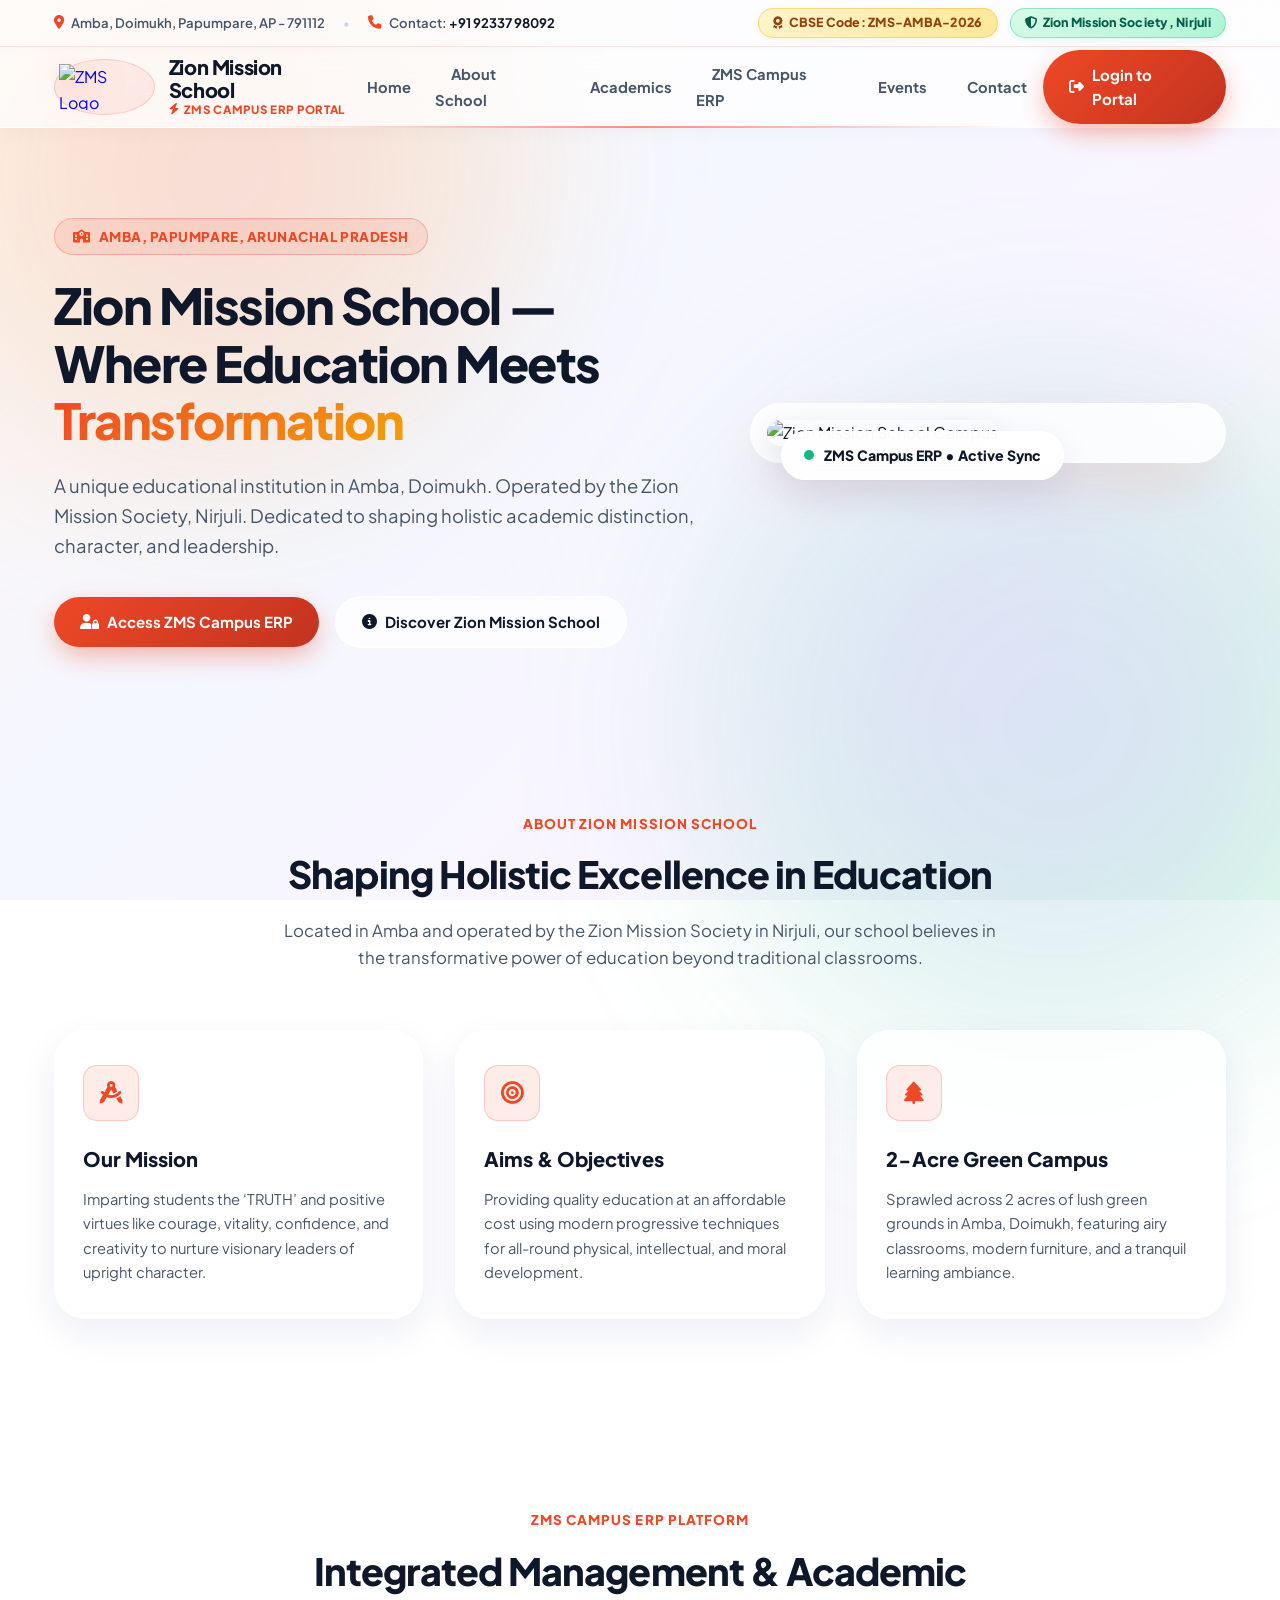
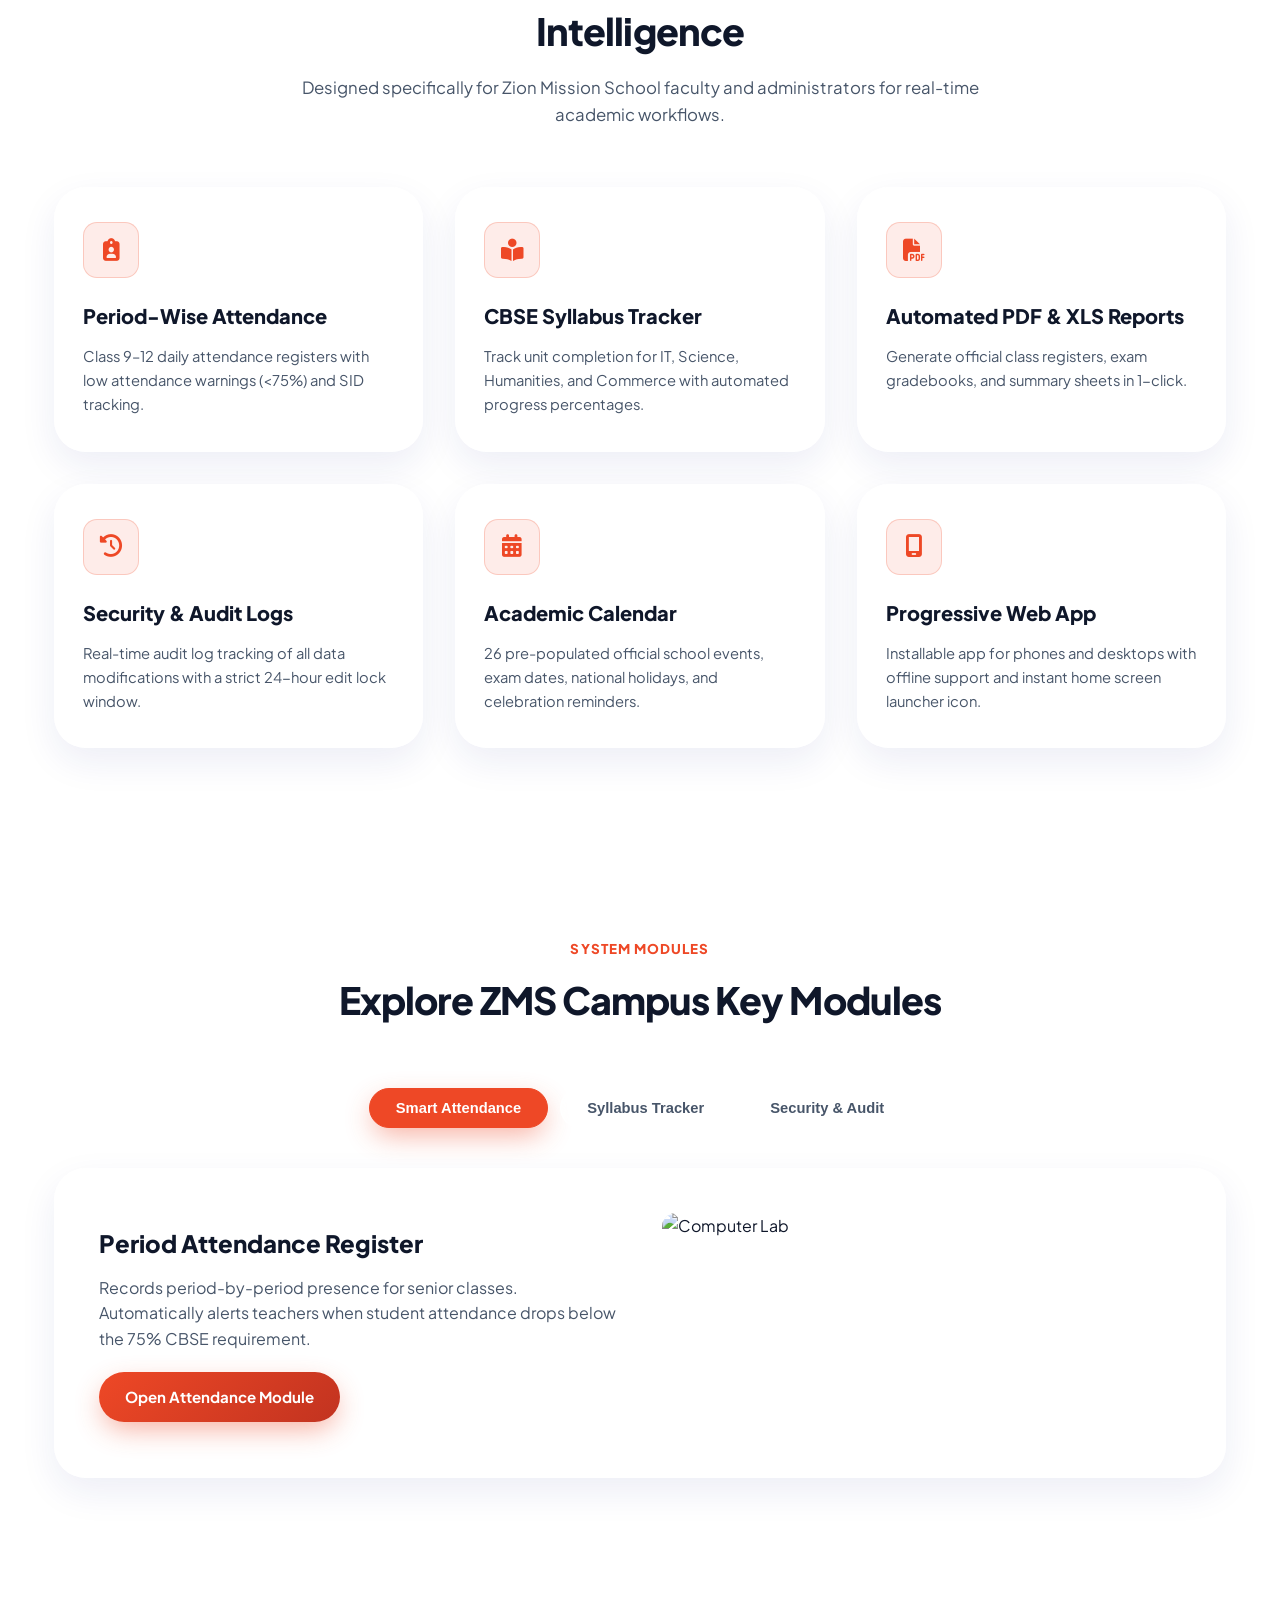
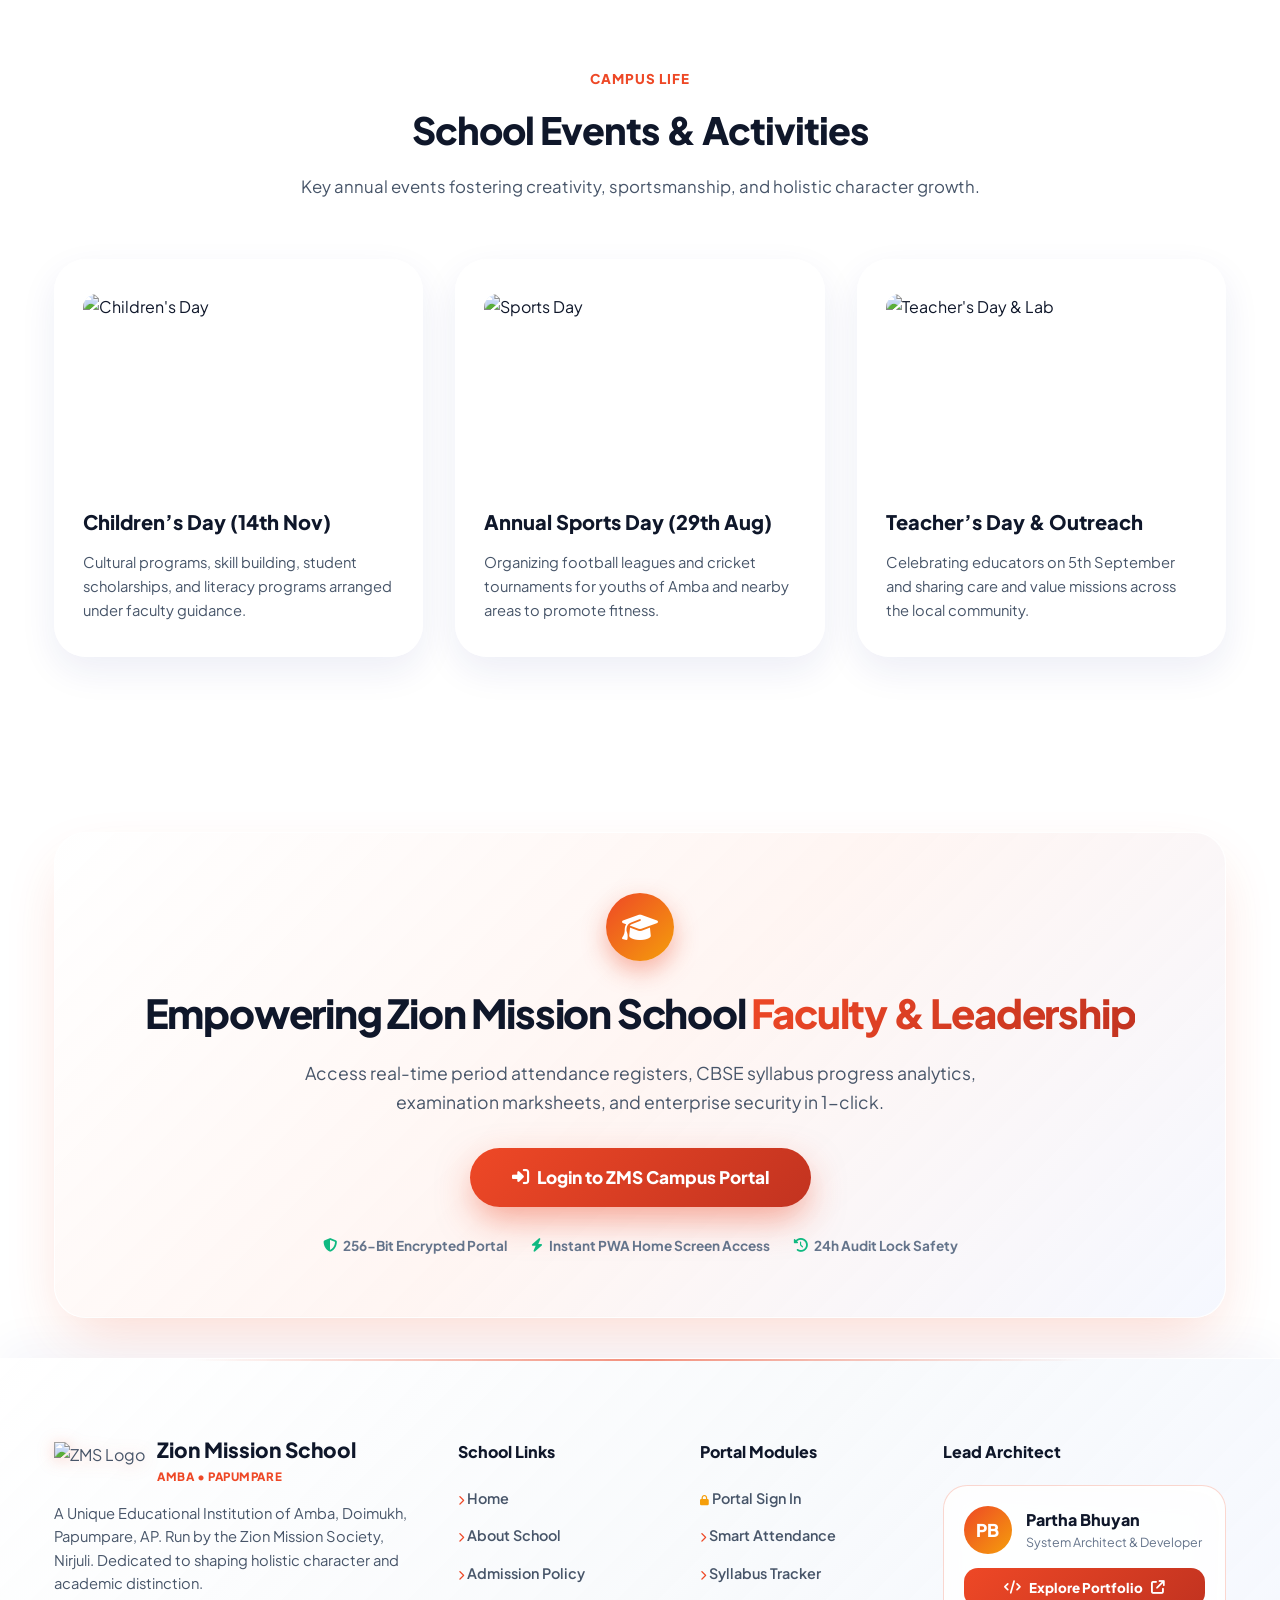
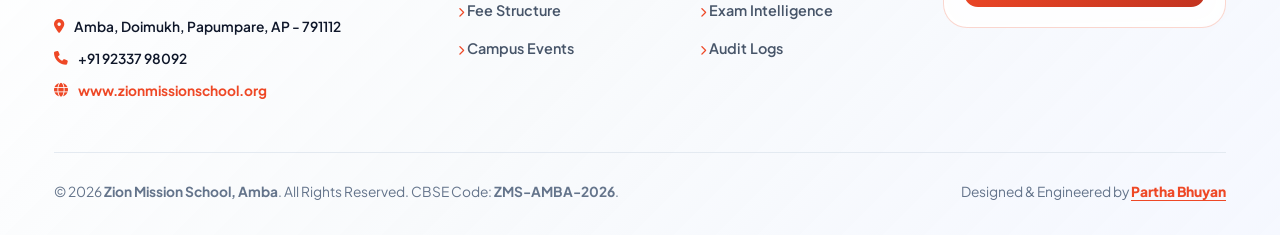
==== index.html @ 67fd7d15 "Upload these files" ====
<!DOCTYPE html>
<html lang="en">
<head>
    <!-- ========== Meta Tags & SEO Optimization ========== -->
    <meta charset="UTF-8">
    <meta name="viewport" content="width=device-width, initial-scale=1.0">
    <meta name="description" content="Zion Mission School - A Unique Educational Institution of Amba, Papumpare, AP. Smart Attendance, CBSE Syllabus Progress, and Examination Intelligence ERP Portal.">
    <meta name="keywords" content="Zion Mission School, ZMS Campus, Amba Papumpare, School ERP, Arunachal Pradesh Education, CBSE Attendance, Partha Bhuyan">
    <meta name="author" content="Partha Bhuyan">
    <meta name="theme-color" content="#EE4826">
    
    <!-- Open Graph Tags -->
    <meta property="og:title" content="Zion Mission School — Amba, Papumpare, AP">
    <meta property="og:description" content="A unique educational institution of Amba, Papumpare, AP. Powered by ZMS Campus Web Application.">
    <meta property="og:type" content="website">
    <meta property="og:url" content="https://zmscampus.gt.tc/">
    
    <!-- Page Title -->
    <title>Zion Mission School — A Unique Educational Institution of Amba, Papumpare, AP</title>

    <!-- Favicon & Site Icons -->
    <link rel="shortcut icon" href="favicon.ico" type="image/x-icon">
    <link rel="icon" type="image/png" href="assets/images/zms_logo.png">
    <link rel="apple-touch-icon" href="assets/images/zms_logo.png">

    <!-- Google Fonts & FontAwesome Icons -->
    <link rel="preconnect" href="https://fonts.googleapis.com">
    <link rel="preconnect" href="https://fonts.gstatic.com" crossorigin>
    <link href="https://fonts.googleapis.com/css2?family=Plus+Jakarta+Sans:wght@400;500;600;700;800&display=swap" rel="stylesheet">
    <link rel="stylesheet" href="https://cdnjs.cloudflare.com/ajax/libs/font-awesome/6.5.1/css/all.min.css" crossorigin="anonymous">

    <!-- Stylesheet -->
    <link rel="stylesheet" href="style.css">
</head>
<body>

    <!-- Ambient Mesh Gradient Orbs -->
    <div class="orb orb-1"></div>
    <div class="orb orb-2"></div>

    <!-- 🌟 ULTRA-ELEGANT WOW TOP HEADER RIBBON -->
    <div class="top-header-bar">
        <div class="container top-header-inner">
            <div class="top-header-left">
                <div class="header-info-item">
                    <i class="fa-solid fa-location-dot"></i>
                    <span>Amba, Doimukh, Papumpare, AP - 791112</span>
                </div>
                <span class="header-dot-divider">•</span>
                <div class="header-info-item">
                    <i class="fa-solid fa-phone"></i>
                    <span>Contact: <a href="tel:+919233798092">+91 92337 98092</a></span>
                </div>
            </div>

            <div class="top-header-right">
                <div class="cbse-gold-badge">
                    <i class="fa-solid fa-award"></i> CBSE Code: ZMS-AMBA-2026
                </div>
                <div class="society-emerald-badge">
                    <i class="fa-solid fa-shield-halved"></i> Zion Mission Society, Nirjuli
                </div>
            </div>
        </div>
    </div>

    <!-- 🌟 ULTRA-ELEGANT WOW GLASS NAVIGATION BAR -->
    <header class="navbar">
        <div class="container navbar-inner">
            <a href="#" class="brand-group">
                <div class="brand-logo-wrapper">
                    <img src="assets/images/zms_logo.png" alt="ZMS Logo" class="brand-logo">
                </div>
                <div class="brand-text">
                    <h1>Zion Mission School</h1>
                    <p><i class="fa-solid fa-bolt"></i> ZMS CAMPUS ERP PORTAL</p>
                </div>
            </a>

            <ul class="nav-links">
                <li><a href="#home" class="nav-link-item">Home</a></li>
                <li><a href="#about" class="nav-link-item">About School</a></li>
                <li><a href="#academics" class="nav-link-item">Academics</a></li>
                <li><a href="#erp" class="nav-link-item">ZMS Campus ERP</a></li>
                <li><a href="#events" class="nav-link-item">Events</a></li>
                <li><a href="#contact" class="nav-link-item">Contact</a></li>
            </ul>

            <div>
                <a href="https://zmscampus.gt.tc/" class="btn wow-login-btn" target="_blank" rel="noopener noreferrer">
                    <i class="fa-solid fa-right-from-bracket"></i> Login to Portal
                </a>
            </div>
        </div>
    </header>

    <!-- Hero Banner Section -->
    <section class="hero-section" id="home">
        <div class="container hero-grid">
            <div>
                <div class="badge-tag">
                    <i class="fa-solid fa-school"></i> Amba, Papumpare, Arunachal Pradesh
                </div>
                <h1 class="hero-title">
                    Zion Mission School — Where Education Meets <span>Transformation</span>
                </h1>
                <p class="hero-subtitle">
                    A unique educational institution in Amba, Doimukh. Operated by the Zion Mission Society, Nirjuli. Dedicated to shaping holistic academic distinction, character, and leadership.
                </p>
                <div class="hero-actions">
                    <a href="https://zmscampus.gt.tc/" class="btn btn-primary" target="_blank" rel="noopener noreferrer">
                        <i class="fa-solid fa-user-lock"></i> Access ZMS Campus ERP
                    </a>
                    <a href="#about" class="btn btn-glass">
                        <i class="fa-solid fa-circle-info"></i> Discover Zion Mission School
                    </a>
                </div>
            </div>

            <!-- Hero Image Frame Showcase -->
            <div class="hero-image-frame">
                <img src="assets/images/campus_building.jpg" alt="Zion Mission School Campus" class="hero-img">
                <div class="hero-live-badge">
                    <span class="live-dot"></span>
                    <span>ZMS Campus ERP • Active Sync</span>
                </div>
            </div>
        </div>
    </section>

    <!-- About School Section with Image -->
    <section class="section" id="about">
        <div class="container">
            <div class="section-header">
                <span class="section-tag">About Zion Mission School</span>
                <h2 class="section-title">Shaping Holistic Excellence in Education</h2>
                <p class="section-desc">Located in Amba and operated by the Zion Mission Society in Nirjuli, our school believes in the transformative power of education beyond traditional classrooms.</p>
            </div>

            <div class="glass-grid">
                <div class="glass-card">
                    <div class="glass-icon-box">
                        <i class="fa-solid fa-compass-drafting"></i>
                    </div>
                    <h3 class="glass-card-title">Our Mission</h3>
                    <p class="glass-card-text">
                        Imparting students the ‘TRUTH’ and positive virtues like courage, vitality, confidence, and creativity to nurture visionary leaders of upright character.
                    </p>
                </div>

                <div class="glass-card">
                    <div class="glass-icon-box">
                        <i class="fa-solid fa-bullseye"></i>
                    </div>
                    <h3 class="glass-card-title">Aims & Objectives</h3>
                    <p class="glass-card-text">
                        Providing quality education at an affordable cost using modern progressive techniques for all-round physical, intellectual, and moral development.
                    </p>
                </div>

                <div class="glass-card">
                    <div class="glass-icon-box">
                        <i class="fa-solid fa-tree"></i>
                    </div>
                    <h3 class="glass-card-title">2-Acre Green Campus</h3>
                    <p class="glass-card-text">
                        Sprawled across 2 acres of lush green grounds in Amba, Doimukh, featuring airy classrooms, modern furniture, and a tranquil learning ambiance.
                    </p>
                </div>
            </div>
        </div>
    </section>

    <!-- ERP Features Section -->
    <section class="section" id="erp">
        <div class="container">
            <div class="section-header">
                <span class="section-tag">ZMS Campus ERP Platform</span>
                <h2 class="section-title">Integrated Management & Academic Intelligence</h2>
                <p class="section-desc">Designed specifically for Zion Mission School faculty and administrators for real-time academic workflows.</p>
            </div>

            <div class="glass-grid">
                <div class="glass-card">
                    <div class="glass-icon-box"><i class="fa-solid fa-clipboard-user"></i></div>
                    <h3 class="glass-card-title">Period-Wise Attendance</h3>
                    <p class="glass-card-text">Class 9–12 daily attendance registers with low attendance warnings (&lt;75%) and SID tracking.</p>
                </div>

                <div class="glass-card">
                    <div class="glass-icon-box"><i class="fa-solid fa-book-open-reader"></i></div>
                    <h3 class="glass-card-title">CBSE Syllabus Tracker</h3>
                    <p class="glass-card-text">Track unit completion for IT, Science, Humanities, and Commerce with automated progress percentages.</p>
                </div>

                <div class="glass-card">
                    <div class="glass-icon-box"><i class="fa-solid fa-file-pdf"></i></div>
                    <h3 class="glass-card-title">Automated PDF & XLS Reports</h3>
                    <p class="glass-card-text">Generate official class registers, exam gradebooks, and summary sheets in 1-click.</p>
                </div>

                <div class="glass-card">
                    <div class="glass-icon-box"><i class="fa-solid fa-clock-rotate-left"></i></div>
                    <h3 class="glass-card-title">Security & Audit Logs</h3>
                    <p class="glass-card-text">Real-time audit log tracking of all data modifications with a strict 24-hour edit lock window.</p>
                </div>

                <div class="glass-card">
                    <div class="glass-icon-box"><i class="fa-solid fa-calendar-days"></i></div>
                    <h3 class="glass-card-title">Academic Calendar</h3>
                    <p class="glass-card-text">26 pre-populated official school events, exam dates, national holidays, and celebration reminders.</p>
                </div>

                <div class="glass-card">
                    <div class="glass-icon-box"><i class="fa-solid fa-mobile-screen"></i></div>
                    <h3 class="glass-card-title">Progressive Web App</h3>
                    <p class="glass-card-text">Installable app for phones and desktops with offline support and instant home screen launcher icon.</p>
                </div>
            </div>
        </div>
    </section>

    <!-- Interactive System Tabs -->
    <section class="section" id="academics">
        <div class="container">
            <div class="section-header">
                <span class="section-tag">System Modules</span>
                <h2 class="section-title">Explore ZMS Campus Key Modules</h2>
            </div>

            <div class="tabs-header">
                <button class="tab-btn active" data-tab="module-attendance">Smart Attendance</button>
                <button class="tab-btn" data-tab="module-syllabus">Syllabus Tracker</button>
                <button class="tab-btn" data-tab="module-security">Security & Audit</button>
            </div>

            <div class="tab-pane active" id="module-attendance">
                <div>
                    <h3 style="font-size: 1.5rem; font-weight: 800; margin-bottom: 12px;">Period Attendance Register</h3>
                    <p style="color: var(--text-secondary); margin-bottom: 20px;">Records period-by-period presence for senior classes. Automatically alerts teachers when student attendance drops below the 75% CBSE requirement.</p>
                    <a href="https://zmscampus.gt.tc/" class="btn btn-primary" target="_blank" rel="noopener noreferrer">Open Attendance Module</a>
                </div>
                <div style="position: relative; border-radius: var(--radius-md); overflow: hidden; height: 220px;">
                    <img src="assets/images/computer_lab.jpg" alt="Computer Lab" style="width: 100%; height: 100%; object-fit: cover;">
                </div>
            </div>

            <div class="tab-pane" id="module-syllabus">
                <div>
                    <h3 style="font-size: 1.5rem; font-weight: 800; margin-bottom: 12px;">CBSE Curriculum Progress</h3>
                    <p style="color: var(--text-secondary); margin-bottom: 20px;">Monitors chapter completion, lab work, and internal assessments. Provides clear term-end readiness metrics for Information Technology (Code 802).</p>
                    <a href="https://zmscampus.gt.tc/" class="btn btn-primary" target="_blank" rel="noopener noreferrer">Open Syllabus Module</a>
                </div>
                <div style="background: rgba(255,255,255,0.8); backdrop-filter: blur(12px); padding: 30px; border-radius: var(--radius-md); border: 1px solid var(--glass-border);">
                    <div style="font-weight: 700; color: var(--brand-gold); margin-bottom: 6px;">CURRICULUM PROGRESS</div>
                    <div style="font-weight: 800; font-size: 1.2rem; color: var(--text-primary);">Class 12 IT Core: 87% Completed</div>
                    <div style="font-size: 0.9rem; color: var(--text-secondary); margin-top: 6px;">Class 11 IT Basics: 74% Completed</div>
                </div>
            </div>

            <div class="tab-pane" id="module-security">
                <div>
                    <h3 style="font-size: 1.5rem; font-weight: 800; margin-bottom: 12px;">Role-Based Access Control</h3>
                    <p style="color: var(--text-secondary); margin-bottom: 20px;">Protects academic records with BCrypt hashing, strict edit window limits, and audit trails for total integrity.</p>
                    <a href="https://zmscampus.gt.tc/" class="btn btn-primary" target="_blank" rel="noopener noreferrer">Open Audit Logs</a>
                </div>
                <div style="background: rgba(255,255,255,0.8); backdrop-filter: blur(12px); padding: 30px; border-radius: var(--radius-md); border: 1px solid var(--glass-border);">
                    <div style="font-weight: 700; color: var(--brand-emerald); margin-bottom: 6px;">SECURITY AUDIT</div>
                    <div style="font-weight: 800; font-size: 1.2rem; color: var(--text-primary);">0 Security Violations Recorded</div>
                    <div style="font-size: 0.9rem; color: var(--text-secondary); margin-top: 6px;">24-Hour Edit Lock Window Active</div>
                </div>
            </div>
        </div>
    </section>

    <!-- School Events Section -->
    <section class="section" id="events">
        <div class="container">
            <div class="section-header">
                <span class="section-tag">Campus Life</span>
                <h2 class="section-title">School Events & Activities</h2>
                <p class="section-desc">Key annual events fostering creativity, sportsmanship, and holistic character growth.</p>
            </div>

            <div class="glass-grid">
                <div class="glass-card">
                    <div class="glass-card-img-wrapper">
                        <img src="assets/images/children_day.jpg" alt="Children's Day" class="glass-card-img">
                    </div>
                    <h3 class="glass-card-title">Children’s Day (14th Nov)</h3>
                    <p class="glass-card-text">Cultural programs, skill building, student scholarships, and literacy programs arranged under faculty guidance.</p>
                </div>

                <div class="glass-card">
                    <div class="glass-card-img-wrapper">
                        <img src="assets/images/sports_day.jpg" alt="Sports Day" class="glass-card-img">
                    </div>
                    <h3 class="glass-card-title">Annual Sports Day (29th Aug)</h3>
                    <p class="glass-card-text">Organizing football leagues and cricket tournaments for youths of Amba and nearby areas to promote fitness.</p>
                </div>

                <div class="glass-card">
                    <div class="glass-card-img-wrapper">
                        <img src="assets/images/computer_lab.jpg" alt="Teacher's Day & Lab" class="glass-card-img">
                    </div>
                    <h3 class="glass-card-title">Teacher’s Day & Outreach</h3>
                    <p class="glass-card-text">Celebrating educators on 5th September and sharing care and value missions across the local community.</p>
                </div>
            </div>
        </div>
    </section>

    <!-- 🌟 ELEGANT "LOOKING WOW" CTA BANNER SECTION -->
    <section class="cta-section-wrapper" id="contact">
        <div class="container">
            <div class="wow-cta-card">
                <div class="cta-icon-badge">
                    <i class="fa-solid fa-graduation-cap"></i>
                </div>
                <h2 class="wow-cta-title">
                    Empowering Zion Mission School <span>Faculty & Leadership</span>
                </h2>
                <p class="wow-cta-desc">
                    Access real-time period attendance registers, CBSE syllabus progress analytics, examination marksheets, and enterprise security in 1-click.
                </p>
                <div class="cta-btn-wrapper">
                    <a href="https://zmscampus.gt.tc/" class="btn wow-portal-btn" target="_blank" rel="noopener noreferrer">
                        <i class="fa-solid fa-right-to-bracket"></i> Login to ZMS Campus Portal
                    </a>
                </div>
                <div class="cta-trust-tags">
                    <span><i class="fa-solid fa-shield-halved"></i> 256-Bit Encrypted Portal</span>
                    <span><i class="fa-solid fa-bolt"></i> Instant PWA Home Screen Access</span>
                    <span><i class="fa-solid fa-clock-rotate-left"></i> 24h Audit Lock Safety</span>
                </div>
            </div>
        </div>
    </section>

    <!-- 🌟 PURE FROSTED LIGHT GLASS FOOTER (100% WOW & HARMONIOUS) -->
    <footer class="site-footer">
        <div class="footer-gradient-divider"></div>
        <div class="container">
            <div class="footer-grid">
                <!-- School Brand Info with Logo -->
                <div class="footer-brand">
                    <div style="display: flex; align-items: center; gap: 12px; margin-bottom: 14px;">
                        <img src="assets/images/zms_logo.png" alt="ZMS Logo" style="height: 42px; width: auto; filter: drop-shadow(0 2px 8px rgba(238, 72, 38, 0.25));">
                        <div>
                            <h3 style="margin-bottom: 0; line-height: 1.1;">Zion Mission School</h3>
                            <span style="font-size: 0.72rem; color: var(--brand-red); font-weight: 800; letter-spacing: 0.05em;">AMBA • PAPUMPARE</span>
                        </div>
                    </div>
                    <p>
                        A Unique Educational Institution of Amba, Doimukh, Papumpare, AP. Run by the Zion Mission Society, Nirjuli. Dedicated to shaping holistic character and academic distinction.
                    </p>
                    <div class="footer-contact-pills">
                        <div class="contact-pill-item">
                            <i class="fa-solid fa-location-dot"></i>
                            <span>Amba, Doimukh, Papumpare, AP - 791112</span>
                        </div>
                        <div class="contact-pill-item">
                            <i class="fa-solid fa-phone"></i>
                            <span>+91 92337 98092</span>
                        </div>
                        <div class="contact-pill-item">
                            <i class="fa-solid fa-globe"></i>
                            <a href="https://www.zionmissionschool.org/" target="_blank" rel="noopener noreferrer" style="color:var(--brand-red);font-weight:700;text-decoration:none;">www.zionmissionschool.org</a>
                        </div>
                    </div>
                </div>

                <!-- School Links -->
                <div class="footer-col">
                    <h4>School Links</h4>
                    <ul class="footer-menu">
                        <li><a href="#home"><i class="fa-solid fa-chevron-right" style="font-size:10px;color:var(--brand-red);"></i> Home</a></li>
                        <li><a href="#about"><i class="fa-solid fa-chevron-right" style="font-size:10px;color:var(--brand-red);"></i> About School</a></li>
                        <li><a href="https://www.zionmissionschool.org/" target="_blank" rel="noopener noreferrer"><i class="fa-solid fa-chevron-right" style="font-size:10px;color:var(--brand-red);"></i> Admission Policy</a></li>
                        <li><a href="https://www.zionmissionschool.org/" target="_blank" rel="noopener noreferrer"><i class="fa-solid fa-chevron-right" style="font-size:10px;color:var(--brand-red);"></i> Fee Structure</a></li>
                        <li><a href="#events"><i class="fa-solid fa-chevron-right" style="font-size:10px;color:var(--brand-red);"></i> Campus Events</a></li>
                    </ul>
                </div>

                <!-- Web App Modules -->
                <div class="footer-col">
                    <h4>Portal Modules</h4>
                    <ul class="footer-menu">
                        <li><a href="https://zmscampus.gt.tc/" target="_blank" rel="noopener noreferrer"><i class="fa-solid fa-lock" style="font-size:10px;color:var(--brand-gold);"></i> Portal Sign In</a></li>
                        <li><a href="#academics"><i class="fa-solid fa-chevron-right" style="font-size:10px;color:var(--brand-red);"></i> Smart Attendance</a></li>
                        <li><a href="#academics"><i class="fa-solid fa-chevron-right" style="font-size:10px;color:var(--brand-red);"></i> Syllabus Tracker</a></li>
                        <li><a href="#academics"><i class="fa-solid fa-chevron-right" style="font-size:10px;color:var(--brand-red);"></i> Exam Intelligence</a></li>
                        <li><a href="#academics"><i class="fa-solid fa-chevron-right" style="font-size:10px;color:var(--brand-red);"></i> Audit Logs</a></li>
                    </ul>
                </div>

                <!-- Designer Developer Signature Card -->
                <div class="footer-col">
                    <h4>Lead Architect</h4>
                    <div class="dev-signature-card">
                        <div class="dev-header">
                            <div class="dev-avatar-circle">PB</div>
                            <div class="dev-meta">
                                <h5>Partha Bhuyan</h5>
                                <p>System Architect & Developer</p>
                            </div>
                        </div>
                        <a href="https://parthbhuyan.github.io/" target="_blank" rel="noopener noreferrer" class="dev-portfolio-btn">
                            <i class="fa-solid fa-code"></i> Explore Portfolio <i class="fa-solid fa-arrow-up-right-from-square"></i>
                        </a>
                    </div>
                </div>
            </div>

            <div class="footer-bottom-bar">
                <div>
                    © 2026 <strong>Zion Mission School, Amba</strong>. All Rights Reserved. CBSE Code: <strong>ZMS-AMBA-2026</strong>.
                </div>
                <div>
                    Designed & Engineered by <a href="https://parthbhuyan.github.io/" target="_blank" rel="noopener noreferrer" style="color:var(--brand-red);font-weight:800;text-decoration:none;border-bottom:1.5px solid var(--brand-red);">Partha Bhuyan</a>
                </div>
            </div>
        </div>
    </footer>

    <!-- Script -->
    <script src="script.js"></script>
</body>
</html>
---- style.css ----
/* ==========================================================================
   Zion Mission School, Amba — Official Landing Page & ERP Portal
   Theme: Glassmorphism Light Gradient — WOW Ultra-Luxurious UI/UX
   Developer: Partha Bhuyan (https://parthbhuyan.github.io/)
   ========================================================================== */

:root {
    --brand-red: #EE4826;
    --brand-red-dark: #C23320;
    --brand-red-glow: rgba(238, 72, 38, 0.45);
    --brand-gold: #F59E0B;
    --brand-emerald: #10B981;
    --brand-indigo: #6366F1;
    
    --bg-gradient: linear-gradient(135deg, #FFF5F2 0%, #F4F7FF 40%, #FAF5FF 70%, #F0FDF4 100%);
    --glass-surface: rgba(255, 255, 255, 0.82);
    --glass-surface-hover: rgba(255, 255, 255, 0.96);
    --glass-border: rgba(255, 255, 255, 0.95);
    
    --text-primary: #0F172A;
    --text-secondary: #475569;
    --text-muted: #64748B;
    
    --radius-sm: 8px;
    --radius-md: 14px;
    --radius-lg: 24px;
    --radius-xl: 32px;
    --radius-pill: 9999px;
    
    --shadow-glass: 0 14px 36px 0 rgba(31, 38, 135, 0.08);
    --shadow-hover: 0 24px 50px -10px rgba(238, 72, 38, 0.22), 0 10px 20px -5px rgba(0, 0, 0, 0.04);
    --shadow-btn: 0 10px 28px -4px rgba(238, 72, 38, 0.45);
    
    --transition: all 0.35s cubic-bezier(0.16, 1, 0.3, 1);
}

/* Reset & Base Setup */
*, *::before, *::after {
    box-sizing: border-box;
    margin: 0;
    padding: 0;
}

html {
    scroll-behavior: smooth;
    font-size: 16px;
}

body {
    font-family: 'Plus Jakarta Sans', -apple-system, BlinkMacSystemFont, 'Segoe UI', Roboto, sans-serif;
    color: var(--text-primary);
    background: var(--bg-gradient);
    background-attachment: fixed;
    line-height: 1.6;
    overflow-x: hidden;
    -webkit-font-smoothing: antialiased;
}

/* Ambient Glow Orbs */
.orb {
    position: fixed;
    border-radius: 50%;
    filter: blur(90px);
    pointer-events: none;
    z-index: -1;
    animation: floatOrb 18s ease-in-out infinite alternate;
}

.orb-1 {
    top: -150px;
    left: -100px;
    width: 650px;
    height: 650px;
    background: radial-gradient(circle, rgba(238, 72, 38, 0.18) 0%, rgba(245, 158, 11, 0.12) 60%, transparent 80%);
}

.orb-2 {
    bottom: -200px;
    right: -150px;
    width: 750px;
    height: 750px;
    background: radial-gradient(circle, rgba(99, 102, 241, 0.18) 0%, rgba(16, 185, 129, 0.12) 60%, transparent 80%);
    animation-delay: -9s;
}

@keyframes floatOrb {
    0% { transform: translate(0, 0) scale(1); }
    50% { transform: translate(60px, 40px) scale(1.08); }
    100% { transform: translate(-40px, 70px) scale(0.95); }
}

.container {
    width: 100%;
    max-width: 1220px;
    margin: 0 auto;
    padding: 0 24px;
}

/* ==========================================================================
   🌟 ULTRA-ELEGANT WOW TOP HEADER RIBBON
   ========================================================================== */
.top-header-bar {
    background: rgba(255, 255, 255, 0.78);
    backdrop-filter: blur(20px);
    -webkit-backdrop-filter: blur(20px);
    border-bottom: 1px solid rgba(238, 72, 38, 0.15);
    font-size: 0.82rem;
    padding: 8px 0;
    position: relative;
    z-index: 1001;
    box-shadow: 0 2px 10px rgba(0, 0, 0, 0.02);
}

.top-header-inner {
    display: flex;
    align-items: center;
    justify-content: space-between;
    flex-wrap: wrap;
    gap: 14px;
}

.top-header-left {
    display: flex;
    align-items: center;
    gap: 18px;
}

.header-info-item {
    display: flex;
    align-items: center;
    gap: 7px;
    color: var(--text-secondary);
    font-weight: 600;
}

.header-info-item i {
    color: var(--brand-red);
    font-size: 0.85rem;
}

.header-info-item a {
    color: var(--text-primary);
    text-decoration: none;
    font-weight: 700;
    transition: var(--transition);
}

.header-info-item a:hover {
    color: var(--brand-red);
}

.header-dot-divider {
    color: #CBD5E1;
    font-size: 0.8rem;
}

.top-header-right {
    display: flex;
    align-items: center;
    gap: 12px;
}

.cbse-gold-badge {
    display: inline-flex;
    align-items: center;
    gap: 6px;
    padding: 4px 14px;
    border-radius: var(--radius-pill);
    background: linear-gradient(135deg, rgba(254, 243, 199, 0.9) 0%, rgba(253, 230, 138, 0.9) 100%);
    border: 1px solid rgba(245, 158, 11, 0.35);
    color: #92400E;
    font-weight: 800;
    font-size: 0.78rem;
    letter-spacing: 0.02em;
    box-shadow: 0 2px 6px rgba(245, 158, 11, 0.12);
}

.society-emerald-badge {
    display: inline-flex;
    align-items: center;
    gap: 6px;
    padding: 4px 14px;
    border-radius: var(--radius-pill);
    background: linear-gradient(135deg, rgba(209, 250, 229, 0.9) 0%, rgba(167, 243, 208, 0.9) 100%);
    border: 1px solid rgba(16, 185, 129, 0.35);
    color: #065F46;
    font-weight: 800;
    font-size: 0.78rem;
    letter-spacing: 0.02em;
    box-shadow: 0 2px 6px rgba(16, 185, 129, 0.12);
}

/* Glassmorphic Navigation Bar */
.navbar {
    position: sticky;
    top: 0;
    z-index: 1000;
    background: rgba(255, 255, 255, 0.85);
    backdrop-filter: blur(24px);
    -webkit-backdrop-filter: blur(24px);
    border-bottom: 1px solid rgba(255, 255, 255, 0.9);
    box-shadow: 0 10px 30px -10px rgba(0, 0, 0, 0.05);
    transition: var(--transition);
}

.navbar::after {
    content: '';
    position: absolute;
    bottom: -1px;
    left: 50%;
    transform: translateX(-50%);
    width: 60%;
    height: 1.5px;
    background: linear-gradient(90deg, transparent 0%, rgba(238, 72, 38, 0.6) 50%, transparent 100%);
    pointer-events: none;
}

.navbar-inner {
    display: flex;
    align-items: center;
    justify-content: space-between;
    height: 80px;
}

.brand-group {
    display: flex;
    align-items: center;
    gap: 14px;
    text-decoration: none;
}

.brand-logo-wrapper {
    position: relative;
    padding: 4px;
    border-radius: 50%;
    background: rgba(238, 72, 38, 0.08);
    border: 1px solid rgba(238, 72, 38, 0.2);
    display: flex;
    align-items: center;
    justify-content: center;
}

.brand-logo {
    height: 46px;
    width: auto;
    filter: drop-shadow(0 4px 12px rgba(238, 72, 38, 0.25));
    transition: var(--transition);
}

.brand-group:hover .brand-logo {
    transform: scale(1.08) rotate(-3deg);
}

.brand-text h1 {
    font-size: 1.25rem;
    font-weight: 800;
    color: var(--text-primary);
    line-height: 1.15;
    letter-spacing: -0.02em;
}

.brand-text p {
    font-size: 0.72rem;
    color: var(--brand-red);
    font-weight: 800;
    letter-spacing: 0.06em;
    text-transform: uppercase;
    display: flex;
    align-items: center;
    gap: 4px;
}

.nav-links {
    display: flex;
    align-items: center;
    gap: 8px;
    list-style: none;
}

.nav-link-item {
    color: var(--text-secondary);
    text-decoration: none;
    font-size: 0.92rem;
    font-weight: 700;
    padding: 8px 16px;
    border-radius: var(--radius-pill);
    transition: var(--transition);
}

.nav-link-item:hover {
    color: var(--brand-red);
    background: rgba(238, 72, 38, 0.08);
}

.wow-login-btn {
    display: inline-flex;
    align-items: center;
    justify-content: center;
    gap: 10px;
    padding: 12px 28px;
    border-radius: var(--radius-pill);
    background: linear-gradient(135deg, #EE4826 0%, #C23320 100%);
    color: #FFFFFF;
    font-size: 0.94rem;
    font-weight: 800;
    text-decoration: none;
    box-shadow: 0 10px 28px -4px rgba(238, 72, 38, 0.45);
    transition: var(--transition);
    border: 1px solid rgba(255, 255, 255, 0.3);
}

.wow-login-btn:hover {
    transform: translateY(-2px) scale(1.02);
    box-shadow: 0 16px 36px -4px rgba(238, 72, 38, 0.65);
    background: linear-gradient(135deg, #FF5736 0%, #D6391B 100%);
}

/* Hero Section */
.hero-section {
    padding: 90px 0 70px 0;
}

.hero-grid {
    display: grid;
    grid-template-columns: 1.15fr 0.85fr;
    gap: 52px;
    align-items: center;
}

.badge-tag {
    display: inline-flex;
    align-items: center;
    gap: 8px;
    padding: 7px 18px;
    border-radius: var(--radius-pill);
    background: rgba(238, 72, 38, 0.1);
    border: 1px solid rgba(238, 72, 38, 0.3);
    color: var(--brand-red);
    font-size: 0.84rem;
    font-weight: 800;
    margin-bottom: 22px;
    text-transform: uppercase;
    letter-spacing: 0.04em;
    animation: pulseGlow 3s infinite alternate;
}

@keyframes pulseGlow {
    0% { box-shadow: 0 0 0 0 rgba(238, 72, 38, 0.2); }
    100% { box-shadow: 0 0 0 14px rgba(238, 72, 38, 0); }
}

.hero-title {
    font-size: 3.1rem;
    font-weight: 800;
    color: var(--text-primary);
    line-height: 1.15;
    letter-spacing: -0.03em;
    margin-bottom: 22px;
}

.hero-title span {
    background: linear-gradient(135deg, var(--brand-red) 0%, var(--brand-gold) 100%);
    -webkit-background-clip: text;
    -webkit-text-fill-color: transparent;
}

.hero-subtitle {
    font-size: 1.15rem;
    color: var(--text-secondary);
    margin-bottom: 34px;
    line-height: 1.65;
}

.hero-actions {
    display: flex;
    align-items: center;
    gap: 16px;
    flex-wrap: wrap;
}

.btn {
    display: inline-flex;
    align-items: center;
    justify-content: center;
    gap: 8px;
    padding: 13px 26px;
    border-radius: var(--radius-pill);
    font-size: 0.94rem;
    font-weight: 700;
    text-decoration: none;
    cursor: pointer;
    transition: var(--transition);
    border: none;
    outline: none;
}

.btn-primary {
    background: linear-gradient(135deg, var(--brand-red) 0%, var(--brand-red-dark) 100%);
    color: #FFFFFF;
    box-shadow: var(--shadow-btn);
}

.btn-primary:hover {
    transform: translateY(-2px);
    box-shadow: 0 16px 36px -4px rgba(238, 72, 38, 0.6);
    background: linear-gradient(135deg, #FF5736 0%, #D6391B 100%);
}

.btn-glass {
    background: rgba(255, 255, 255, 0.75);
    color: var(--text-primary);
    border: 1px solid var(--glass-border);
    backdrop-filter: blur(12px);
}

.btn-glass:hover {
    background: rgba(255, 255, 255, 0.95);
    transform: translateY(-2px);
    box-shadow: var(--shadow-glass);
}

.hero-image-frame {
    position: relative;
    border-radius: var(--radius-xl);
    background: var(--glass-surface);
    backdrop-filter: blur(24px);
    border: 1.5px solid var(--glass-border);
    padding: 16px;
    box-shadow: 0 25px 60px -15px rgba(238, 72, 38, 0.22);
}

.hero-img {
    width: 100%;
    height: 360px;
    object-fit: cover;
    border-radius: var(--radius-lg);
    box-shadow: 0 10px 30px rgba(0, 0, 0, 0.1);
}

.hero-live-badge {
    position: absolute;
    bottom: -18px;
    left: 30px;
    background: rgba(255, 255, 255, 0.95);
    backdrop-filter: blur(16px);
    border: 1px solid var(--glass-border);
    padding: 12px 22px;
    border-radius: var(--radius-pill);
    box-shadow: var(--shadow-glass);
    display: flex;
    align-items: center;
    gap: 10px;
    font-size: 0.88rem;
    font-weight: 800;
    color: var(--text-primary);
}

.live-dot {
    width: 10px;
    height: 10px;
    background-color: var(--brand-emerald);
    border-radius: 50%;
    animation: blinkDot 1.5s infinite;
}

@keyframes blinkDot {
    0%, 100% { opacity: 1; transform: scale(1); }
    50% { opacity: 0.4; transform: scale(0.8); }
}

/* Glass Section & Cards */
.section {
    padding: 95px 0;
}

.section-header {
    text-align: center;
    max-width: 720px;
    margin: 0 auto 58px auto;
}

.section-tag {
    color: var(--brand-red);
    font-weight: 800;
    font-size: 0.84rem;
    text-transform: uppercase;
    letter-spacing: 0.08em;
    margin-bottom: 10px;
    display: block;
}

.section-title {
    font-size: 2.35rem;
    font-weight: 800;
    color: var(--text-primary);
    letter-spacing: -0.025em;
    margin-bottom: 14px;
}

.section-desc {
    font-size: 1.05rem;
    color: var(--text-secondary);
}

.glass-grid {
    display: grid;
    grid-template-columns: repeat(3, 1fr);
    gap: 32px;
}

.glass-card {
    background: var(--glass-surface);
    backdrop-filter: blur(20px);
    border: 1px solid var(--glass-border);
    border-radius: var(--radius-xl);
    padding: 34px 28px;
    box-shadow: var(--shadow-glass);
    transition: var(--transition);
}

.glass-card:hover {
    transform: translateY(-8px) scale(1.01);
    background: var(--glass-surface-hover);
    border-color: rgba(238, 72, 38, 0.35);
    box-shadow: var(--shadow-hover);
}

.glass-card-img-wrapper {
    position: relative;
    border-radius: var(--radius-md);
    overflow: hidden;
    margin-bottom: 22px;
    height: 190px;
}

.glass-card-img {
    width: 100%;
    height: 100%;
    object-fit: cover;
    transition: var(--transition);
}

.glass-card:hover .glass-card-img {
    transform: scale(1.07);
}

.glass-icon-box {
    width: 56px;
    height: 56px;
    border-radius: var(--radius-md);
    background: rgba(238, 72, 38, 0.1);
    border: 1px solid rgba(238, 72, 38, 0.22);
    color: var(--brand-red);
    display: flex;
    align-items: center;
    justify-content: center;
    font-size: 1.4rem;
    margin-bottom: 22px;
}

.glass-card-title {
    font-size: 1.25rem;
    font-weight: 800;
    color: var(--text-primary);
    margin-bottom: 12px;
}

.glass-card-text {
    font-size: 0.92rem;
    color: var(--text-secondary);
    line-height: 1.65;
}

/* Tabs */
.tabs-header {
    display: flex;
    align-items: center;
    justify-content: center;
    gap: 12px;
    margin-bottom: 40px;
    flex-wrap: wrap;
}

.tab-btn {
    padding: 11px 26px;
    border-radius: var(--radius-pill);
    background: rgba(255, 255, 255, 0.65);
    border: 1px solid var(--glass-border);
    backdrop-filter: blur(12px);
    color: var(--text-secondary);
    font-size: 0.92rem;
    font-weight: 700;
    cursor: pointer;
    transition: var(--transition);
}

.tab-btn.active, .tab-btn:hover {
    background: var(--brand-red);
    color: #FFFFFF;
    border-color: var(--brand-red);
    box-shadow: var(--shadow-btn);
}

.tab-pane {
    display: none;
    background: var(--glass-surface);
    backdrop-filter: blur(24px);
    border: 1px solid var(--glass-border);
    border-radius: var(--radius-xl);
    padding: 44px;
    box-shadow: var(--shadow-glass);
}

.tab-pane.active {
    display: grid;
    grid-template-columns: 1fr 1fr;
    gap: 44px;
    align-items: center;
    animation: fadeInUp 0.4s ease forwards;
}

@keyframes fadeInUp {
    from { opacity: 0; transform: translateY(16px); }
    to { opacity: 1; transform: translateY(0); }
}

/* CTA Banner */
.cta-section-wrapper {
    padding: 80px 0 40px 0;
    position: relative;
}

.wow-cta-card {
    background: linear-gradient(135deg, rgba(255, 255, 255, 0.88) 0%, rgba(255, 245, 242, 0.96) 50%, rgba(244, 247, 255, 0.88) 100%);
    backdrop-filter: blur(24px);
    border: 1.5px solid rgba(255, 255, 255, 0.95);
    border-radius: var(--radius-xl);
    padding: 60px 48px;
    box-shadow: 0 25px 60px -15px rgba(238, 72, 38, 0.22);
    position: relative;
    overflow: hidden;
    text-align: center;
}

.cta-icon-badge {
    width: 68px;
    height: 68px;
    border-radius: 50%;
    background: linear-gradient(135deg, var(--brand-red) 0%, var(--brand-gold) 100%);
    color: #FFFFFF;
    display: flex;
    align-items: center;
    justify-content: center;
    font-size: 1.8rem;
    margin: 0 auto 20px auto;
    box-shadow: 0 10px 25px rgba(238, 72, 38, 0.4);
}

.wow-cta-title {
    font-size: 2.5rem;
    font-weight: 800;
    color: var(--text-primary);
    letter-spacing: -0.03em;
    margin-bottom: 14px;
}

.wow-cta-title span {
    background: linear-gradient(135deg, var(--brand-red) 0%, var(--brand-red-dark) 100%);
    -webkit-background-clip: text;
    -webkit-text-fill-color: transparent;
}

.wow-cta-desc {
    font-size: 1.1rem;
    color: var(--text-secondary);
    max-width: 680px;
    margin: 0 auto 32px auto;
}

.cta-btn-wrapper {
    margin-bottom: 28px;
}

.wow-portal-btn {
    padding: 16px 42px;
    font-size: 1.08rem;
    border-radius: var(--radius-pill);
    background: linear-gradient(135deg, #EE4826 0%, #C23320 100%);
    color: #FFFFFF;
    font-weight: 800;
    box-shadow: 0 14px 36px -4px rgba(238, 72, 38, 0.5);
    transition: var(--transition);
}

.wow-portal-btn:hover {
    transform: translateY(-3px) scale(1.03);
    box-shadow: 0 20px 45px -4px rgba(238, 72, 38, 0.65);
}

.cta-trust-tags {
    display: flex;
    align-items: center;
    justify-content: center;
    gap: 24px;
    font-size: 0.85rem;
    font-weight: 700;
    color: var(--text-muted);
    flex-wrap: wrap;
}

.cta-trust-tags span {
    display: flex;
    align-items: center;
    gap: 6px;
}

.cta-trust-tags i {
    color: var(--brand-emerald);
}

/* Footer */
.site-footer {
    background: linear-gradient(135deg, rgba(255, 255, 255, 0.88) 0%, rgba(248, 250, 252, 0.96) 50%, rgba(244, 247, 255, 0.88) 100%);
    backdrop-filter: blur(24px);
    -webkit-backdrop-filter: blur(24px);
    border-top: 1.5px solid rgba(255, 255, 255, 0.95);
    box-shadow: 0 -15px 40px 0 rgba(31, 38, 135, 0.04);
    padding: 80px 0 32px 0;
    position: relative;
    color: var(--text-secondary);
}

.footer-gradient-divider {
    position: absolute;
    top: 0;
    left: 50%;
    transform: translateX(-50%);
    width: 70%;
    height: 2px;
    background: linear-gradient(90deg, transparent 0%, rgba(238, 72, 38, 0.6) 50%, transparent 100%);
}

.footer-grid {
    display: grid;
    grid-template-columns: 1.8fr 1fr 1fr 1.4fr;
    gap: 40px;
    margin-bottom: 50px;
}

.footer-brand h3 {
    color: var(--text-primary);
    font-size: 1.3rem;
    font-weight: 800;
    margin-bottom: 10px;
}

.footer-brand p {
    color: var(--text-secondary);
    font-size: 0.92rem;
    margin-bottom: 20px;
}

.footer-contact-pills {
    display: flex;
    flex-direction: column;
    gap: 10px;
}

.contact-pill-item {
    display: inline-flex;
    align-items: center;
    gap: 10px;
    font-size: 0.86rem;
    color: var(--text-primary);
    font-weight: 600;
}

.contact-pill-item i {
    color: var(--brand-red);
}

.footer-col h4 {
    color: var(--text-primary);
    font-size: 1rem;
    font-weight: 800;
    margin-bottom: 20px;
}

.footer-menu {
    list-style: none;
    display: flex;
    flex-direction: column;
    gap: 12px;
}

.footer-menu a {
    color: var(--text-secondary);
    text-decoration: none;
    font-size: 0.9rem;
    font-weight: 600;
    transition: var(--transition);
}

.footer-menu a:hover {
    color: var(--brand-red);
}

.dev-signature-card {
    background: rgba(255, 255, 255, 0.9);
    backdrop-filter: blur(16px);
    border: 1.5px solid rgba(238, 72, 38, 0.22);
    border-radius: var(--radius-lg);
    padding: 20px;
}

.dev-header {
    display: flex;
    align-items: center;
    gap: 14px;
    margin-bottom: 14px;
}

.dev-avatar-circle {
    width: 48px;
    height: 48px;
    border-radius: 50%;
    background: linear-gradient(135deg, var(--brand-red) 0%, var(--brand-gold) 100%);
    color: #FFFFFF;
    font-weight: 800;
    font-size: 1.1rem;
    display: flex;
    align-items: center;
    justify-content: center;
}

.dev-meta h5 {
    color: var(--text-primary);
    font-size: 1rem;
    font-weight: 800;
}

.dev-meta p {
    color: var(--text-muted);
    font-size: 0.78rem;
}

.dev-portfolio-btn {
    display: inline-flex;
    align-items: center;
    justify-content: center;
    gap: 8px;
    width: 100%;
    padding: 9px 14px;
    border-radius: var(--radius-md);
    background: linear-gradient(135deg, var(--brand-red) 0%, var(--brand-red-dark) 100%);
    color: #FFFFFF;
    text-decoration: none;
    font-size: 0.84rem;
    font-weight: 800;
    transition: var(--transition);
}

.dev-portfolio-btn:hover {
    background: linear-gradient(135deg, #FF5736 0%, #D6391B 100%);
}

.footer-bottom-bar {
    border-top: 1px solid rgba(226, 232, 240, 0.9);
    padding-top: 28px;
    display: flex;
    align-items: center;
    justify-content: space-between;
    flex-wrap: wrap;
    gap: 16px;
    color: var(--text-muted);
    font-size: 0.86rem;
}

@media (max-width: 1024px) {
    .hero-grid { grid-template-columns: 1fr; }
    .glass-grid { grid-template-columns: repeat(2, 1fr); }
    .footer-grid { grid-template-columns: 1fr 1fr; }
}

@media (max-width: 768px) {
    .top-header-left { flex-direction: column; align-items: flex-start; gap: 6px; }
    .header-dot-divider { display: none; }
    .nav-links { display: none; }
    .glass-grid { grid-template-columns: 1fr; }
    .tab-pane.active { grid-template-columns: 1fr; }
    .footer-grid { grid-template-columns: 1fr; }
}
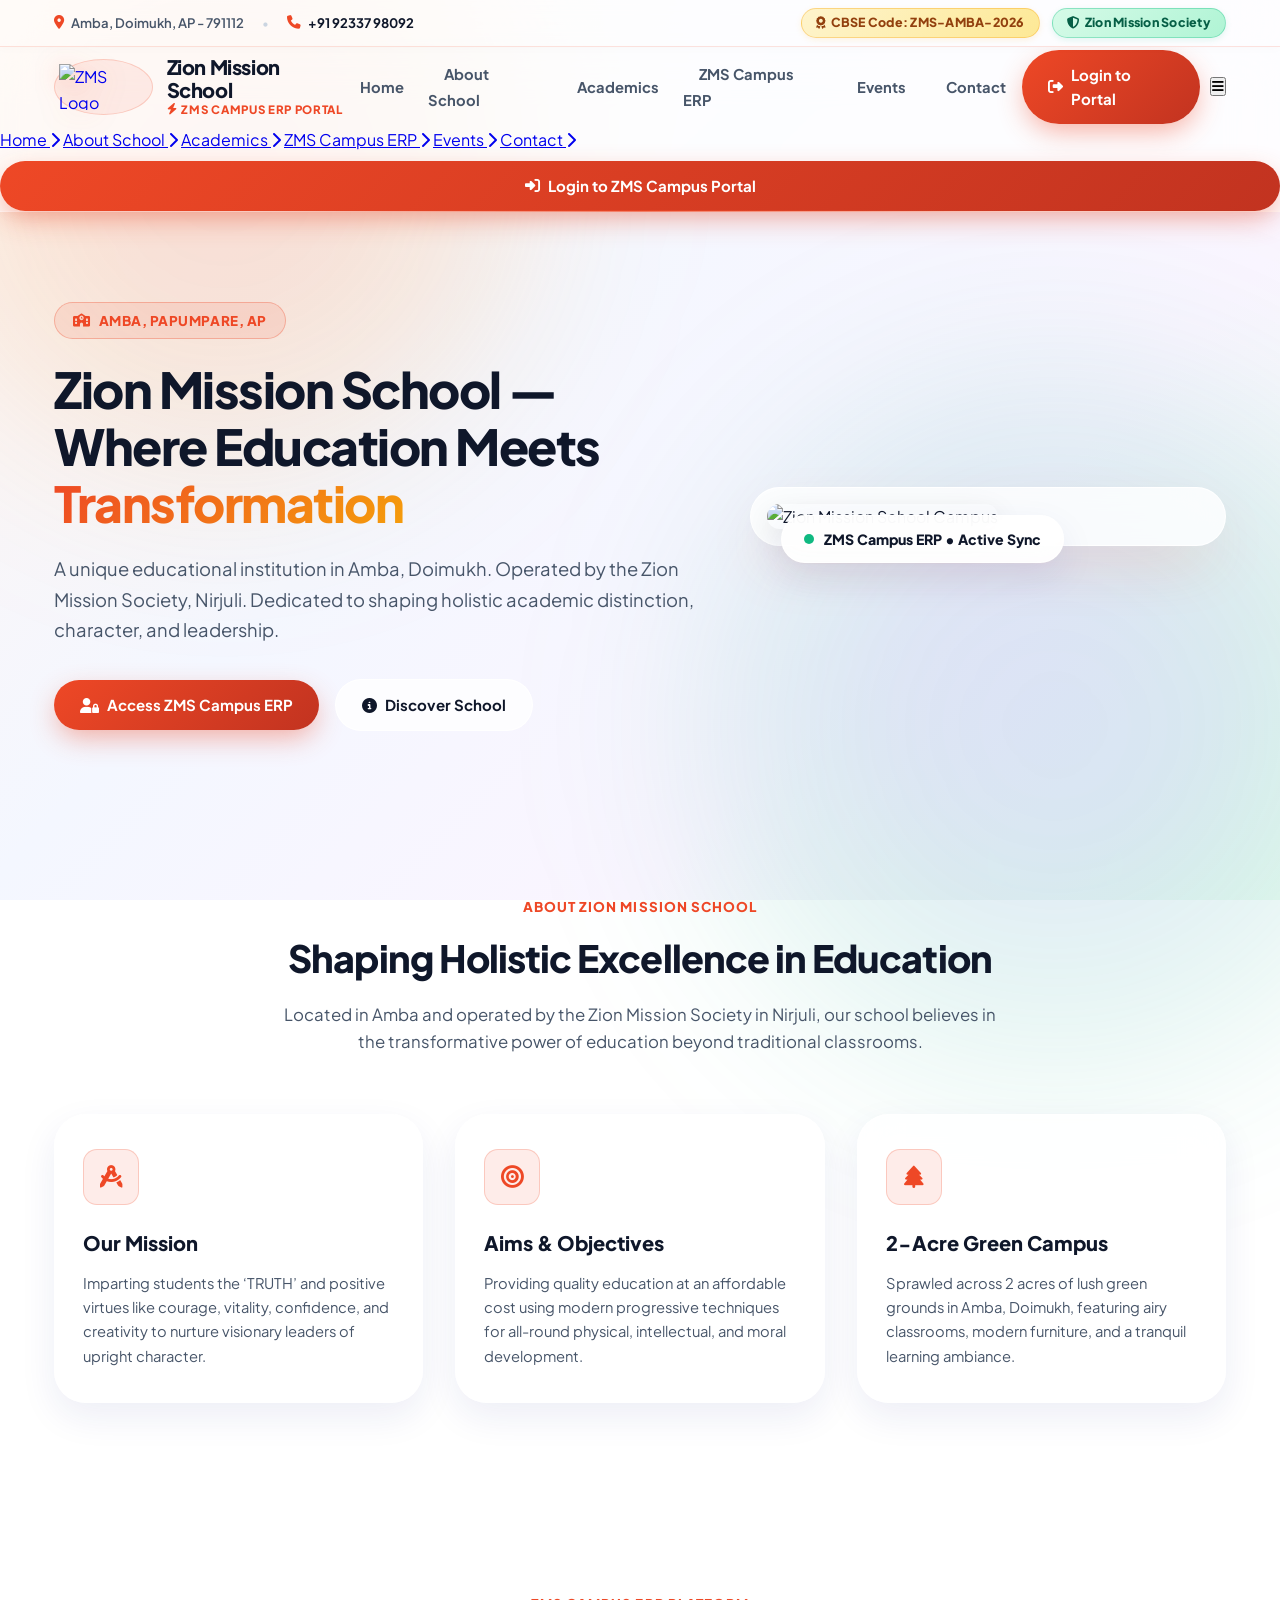
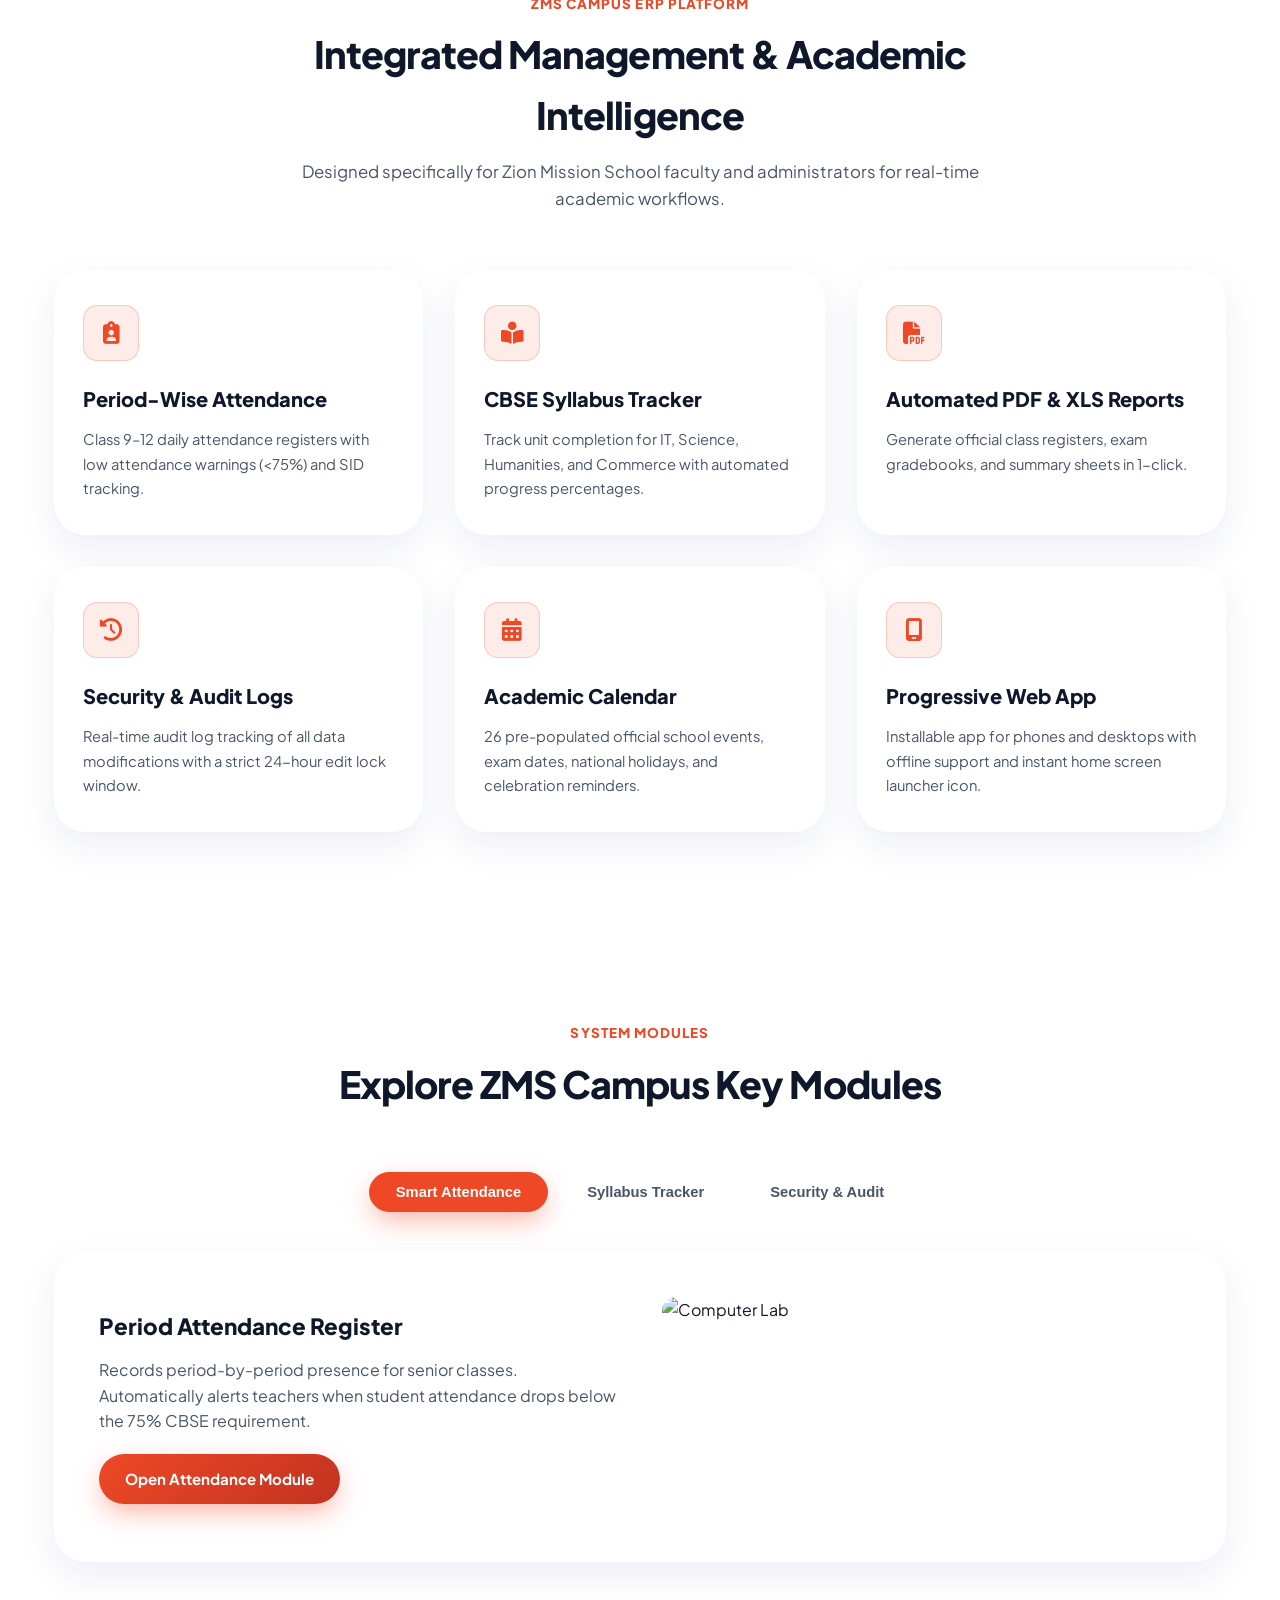
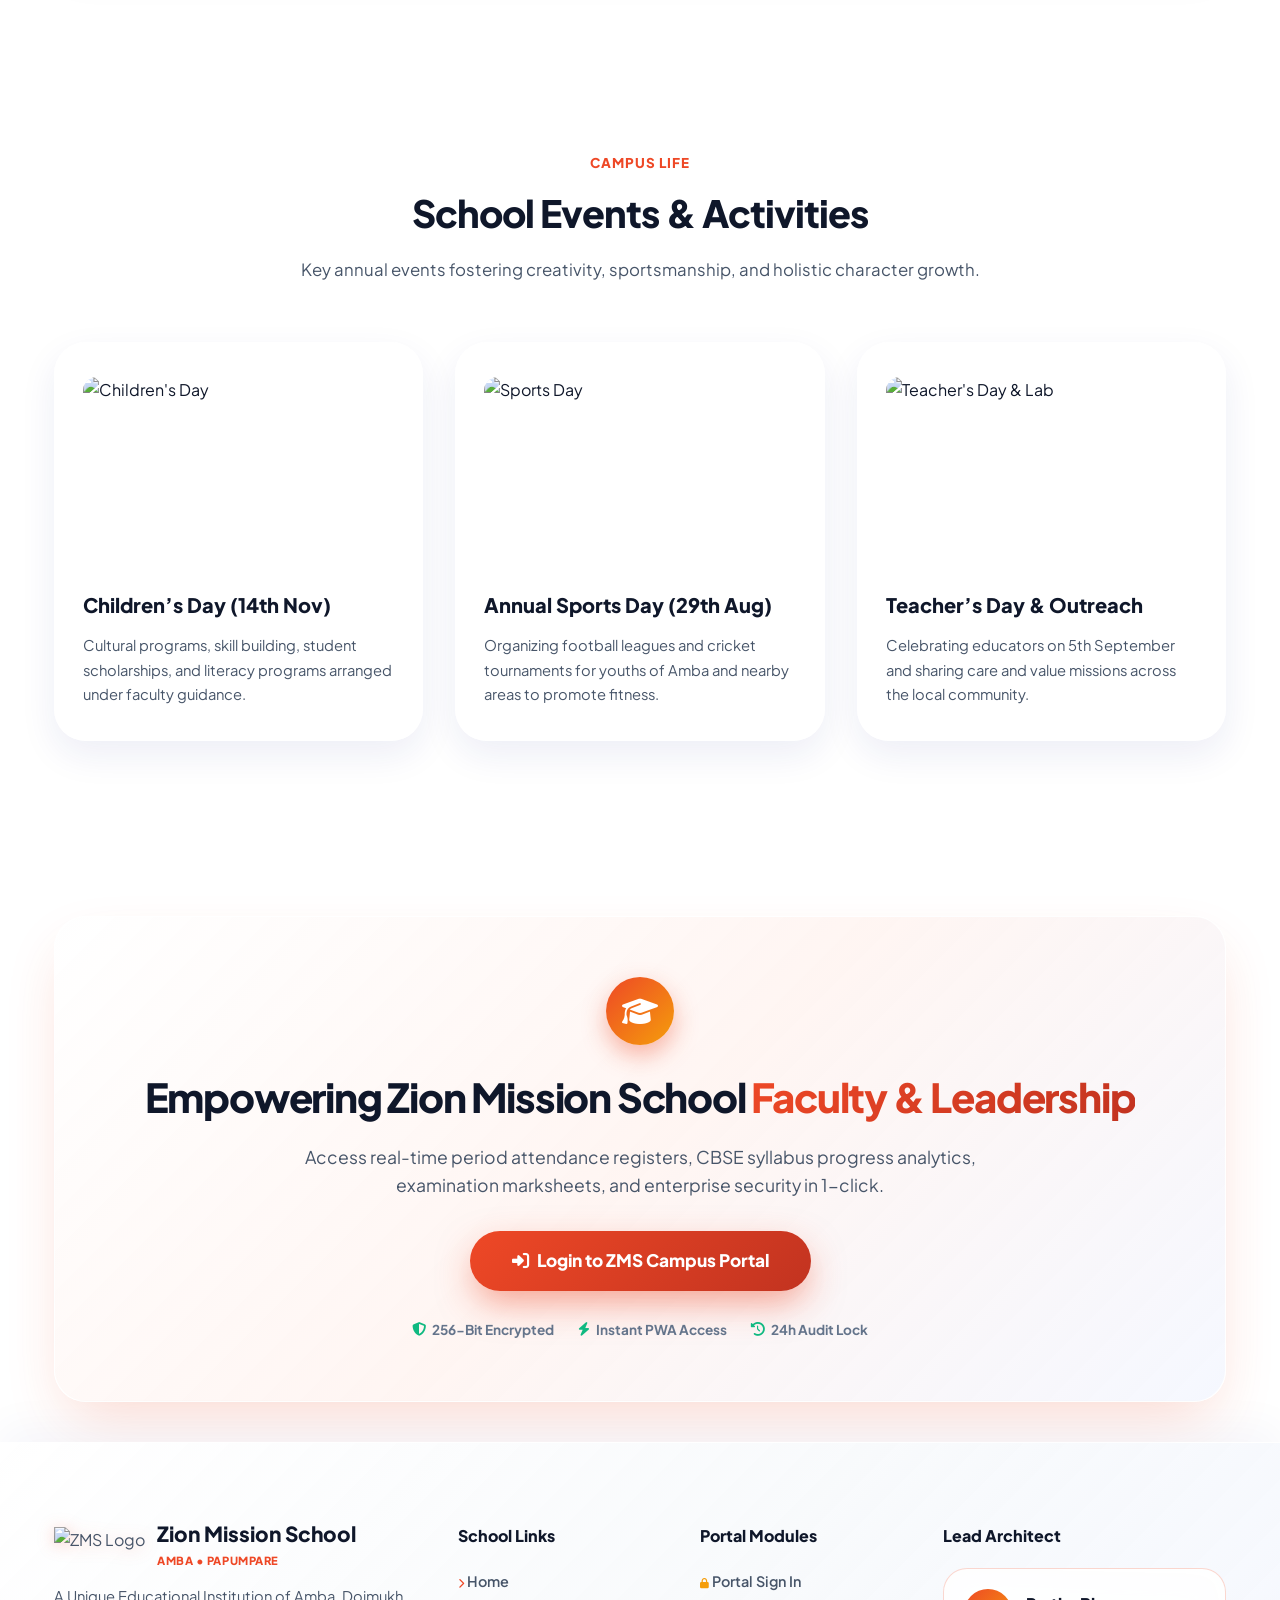
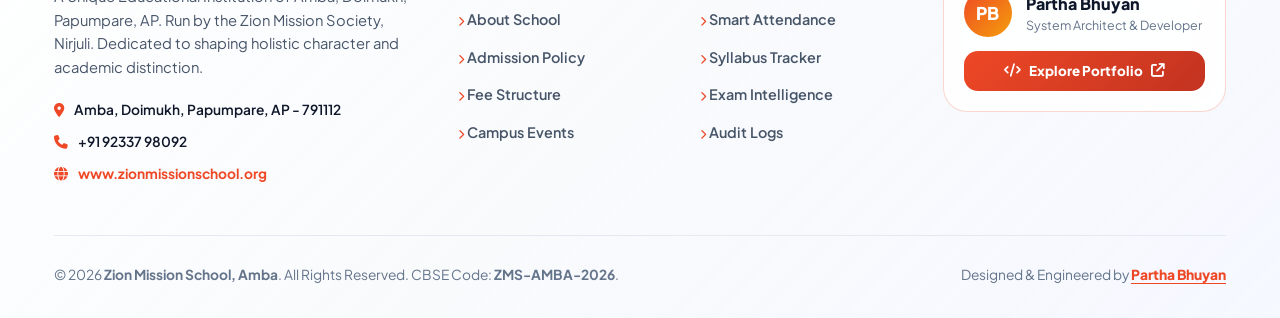
==== commit 1d6022da: "Update header and footer content in index.html" ====
--- a/index.html
+++ b/index.html
@@ -38,18 +38,18 @@
     <div class="orb orb-1"></div>
     <div class="orb orb-2"></div>
 
-    <!-- 🌟 ULTRA-ELEGANT WOW TOP HEADER RIBBON -->
+    <!-- 🌟 TOP CONTACT HEADER RIBBON -->
     <div class="top-header-bar">
         <div class="container top-header-inner">
             <div class="top-header-left">
                 <div class="header-info-item">
                     <i class="fa-solid fa-location-dot"></i>
-                    <span>Amba, Doimukh, Papumpare, AP - 791112</span>
+                    <span>Amba, Doimukh, AP - 791112</span>
                 </div>
                 <span class="header-dot-divider">•</span>
                 <div class="header-info-item">
                     <i class="fa-solid fa-phone"></i>
-                    <span>Contact: <a href="tel:+919233798092">+91 92337 98092</a></span>
+                    <span><a href="tel:+919233798092">+91 92337 98092</a></span>
                 </div>
             </div>
 
@@ -58,13 +58,13 @@
                     <i class="fa-solid fa-award"></i> CBSE Code: ZMS-AMBA-2026
                 </div>
                 <div class="society-emerald-badge">
-                    <i class="fa-solid fa-shield-halved"></i> Zion Mission Society, Nirjuli
+                    <i class="fa-solid fa-shield-halved"></i> Zion Mission Society
                 </div>
             </div>
         </div>
     </div>
 
-    <!-- 🌟 ULTRA-ELEGANT WOW GLASS NAVIGATION BAR -->
+    <!-- 🌟 GLASS NAVIGATION BAR -->
     <header class="navbar">
         <div class="container navbar-inner">
             <a href="#" class="brand-group">
@@ -86,11 +86,27 @@
                 <li><a href="#contact" class="nav-link-item">Contact</a></li>
             </ul>
 
-            <div>
+            <div style="display: flex; align-items: center; gap: 10px;">
                 <a href="https://zmscampus.gt.tc/" class="btn wow-login-btn" target="_blank" rel="noopener noreferrer">
                     <i class="fa-solid fa-right-from-bracket"></i> Login to Portal
                 </a>
-            </div>
+                <button class="mobile-toggle-btn" id="mobileMenuBtn" aria-label="Toggle Navigation">
+                    <i class="fa-solid fa-bars"></i>
+                </button>
+            </div>
+        </div>
+
+        <!-- Mobile Drawer Menu -->
+        <div class="mobile-nav-drawer" id="mobileNavDrawer">
+            <a href="#home" class="mobile-nav-link">Home <i class="fa-solid fa-chevron-right"></i></a>
+            <a href="#about" class="mobile-nav-link">About School <i class="fa-solid fa-chevron-right"></i></a>
+            <a href="#academics" class="mobile-nav-link">Academics <i class="fa-solid fa-chevron-right"></i></a>
+            <a href="#erp" class="mobile-nav-link">ZMS Campus ERP <i class="fa-solid fa-chevron-right"></i></a>
+            <a href="#events" class="mobile-nav-link">Events <i class="fa-solid fa-chevron-right"></i></a>
+            <a href="#contact" class="mobile-nav-link">Contact <i class="fa-solid fa-chevron-right"></i></a>
+            <a href="https://zmscampus.gt.tc/" class="btn btn-primary" style="margin-top: 8px; width: 100%;" target="_blank" rel="noopener noreferrer">
+                <i class="fa-solid fa-right-to-bracket"></i> Login to ZMS Campus Portal
+            </a>
         </div>
     </header>
 
@@ -99,7 +115,7 @@
         <div class="container hero-grid">
             <div>
                 <div class="badge-tag">
-                    <i class="fa-solid fa-school"></i> Amba, Papumpare, Arunachal Pradesh
+                    <i class="fa-solid fa-school"></i> Amba, Papumpare, AP
                 </div>
                 <h1 class="hero-title">
                     Zion Mission School — Where Education Meets <span>Transformation</span>
@@ -112,7 +128,7 @@
                         <i class="fa-solid fa-user-lock"></i> Access ZMS Campus ERP
                     </a>
                     <a href="#about" class="btn btn-glass">
-                        <i class="fa-solid fa-circle-info"></i> Discover Zion Mission School
+                        <i class="fa-solid fa-circle-info"></i> Discover School
                     </a>
                 </div>
             </div>
@@ -236,7 +252,7 @@
 
             <div class="tab-pane active" id="module-attendance">
                 <div>
-                    <h3 style="font-size: 1.5rem; font-weight: 800; margin-bottom: 12px;">Period Attendance Register</h3>
+                    <h3 style="font-size: 1.4rem; font-weight: 800; margin-bottom: 12px;">Period Attendance Register</h3>
                     <p style="color: var(--text-secondary); margin-bottom: 20px;">Records period-by-period presence for senior classes. Automatically alerts teachers when student attendance drops below the 75% CBSE requirement.</p>
                     <a href="https://zmscampus.gt.tc/" class="btn btn-primary" target="_blank" rel="noopener noreferrer">Open Attendance Module</a>
                 </div>
@@ -247,27 +263,27 @@
 
             <div class="tab-pane" id="module-syllabus">
                 <div>
-                    <h3 style="font-size: 1.5rem; font-weight: 800; margin-bottom: 12px;">CBSE Curriculum Progress</h3>
+                    <h3 style="font-size: 1.4rem; font-weight: 800; margin-bottom: 12px;">CBSE Curriculum Progress</h3>
                     <p style="color: var(--text-secondary); margin-bottom: 20px;">Monitors chapter completion, lab work, and internal assessments. Provides clear term-end readiness metrics for Information Technology (Code 802).</p>
                     <a href="https://zmscampus.gt.tc/" class="btn btn-primary" target="_blank" rel="noopener noreferrer">Open Syllabus Module</a>
                 </div>
-                <div style="background: rgba(255,255,255,0.8); backdrop-filter: blur(12px); padding: 30px; border-radius: var(--radius-md); border: 1px solid var(--glass-border);">
+                <div style="background: rgba(255,255,255,0.8); backdrop-filter: blur(12px); padding: 24px; border-radius: var(--radius-md); border: 1px solid var(--glass-border);">
                     <div style="font-weight: 700; color: var(--brand-gold); margin-bottom: 6px;">CURRICULUM PROGRESS</div>
-                    <div style="font-weight: 800; font-size: 1.2rem; color: var(--text-primary);">Class 12 IT Core: 87% Completed</div>
-                    <div style="font-size: 0.9rem; color: var(--text-secondary); margin-top: 6px;">Class 11 IT Basics: 74% Completed</div>
+                    <div style="font-weight: 800; font-size: 1.1rem; color: var(--text-primary);">Class 12 IT Core: 87% Completed</div>
+                    <div style="font-size: 0.88rem; color: var(--text-secondary); margin-top: 6px;">Class 11 IT Basics: 74% Completed</div>
                 </div>
             </div>
 
             <div class="tab-pane" id="module-security">
                 <div>
-                    <h3 style="font-size: 1.5rem; font-weight: 800; margin-bottom: 12px;">Role-Based Access Control</h3>
+                    <h3 style="font-size: 1.4rem; font-weight: 800; margin-bottom: 12px;">Role-Based Access Control</h3>
                     <p style="color: var(--text-secondary); margin-bottom: 20px;">Protects academic records with BCrypt hashing, strict edit window limits, and audit trails for total integrity.</p>
                     <a href="https://zmscampus.gt.tc/" class="btn btn-primary" target="_blank" rel="noopener noreferrer">Open Audit Logs</a>
                 </div>
-                <div style="background: rgba(255,255,255,0.8); backdrop-filter: blur(12px); padding: 30px; border-radius: var(--radius-md); border: 1px solid var(--glass-border);">
+                <div style="background: rgba(255,255,255,0.8); backdrop-filter: blur(12px); padding: 24px; border-radius: var(--radius-md); border: 1px solid var(--glass-border);">
                     <div style="font-weight: 700; color: var(--brand-emerald); margin-bottom: 6px;">SECURITY AUDIT</div>
-                    <div style="font-weight: 800; font-size: 1.2rem; color: var(--text-primary);">0 Security Violations Recorded</div>
-                    <div style="font-size: 0.9rem; color: var(--text-secondary); margin-top: 6px;">24-Hour Edit Lock Window Active</div>
+                    <div style="font-weight: 800; font-size: 1.1rem; color: var(--text-primary);">0 Security Violations Recorded</div>
+                    <div style="font-size: 0.88rem; color: var(--text-secondary); margin-top: 6px;">24-Hour Edit Lock Window Active</div>
                 </div>
             </div>
         </div>
@@ -310,7 +326,7 @@
         </div>
     </section>
 
-    <!-- 🌟 ELEGANT "LOOKING WOW" CTA BANNER SECTION -->
+    <!-- CTA BANNER SECTION -->
     <section class="cta-section-wrapper" id="contact">
         <div class="container">
             <div class="wow-cta-card">
@@ -329,26 +345,25 @@
                     </a>
                 </div>
                 <div class="cta-trust-tags">
-                    <span><i class="fa-solid fa-shield-halved"></i> 256-Bit Encrypted Portal</span>
-                    <span><i class="fa-solid fa-bolt"></i> Instant PWA Home Screen Access</span>
-                    <span><i class="fa-solid fa-clock-rotate-left"></i> 24h Audit Lock Safety</span>
-                </div>
-            </div>
-        </div>
-    </section>
-
-    <!-- 🌟 PURE FROSTED LIGHT GLASS FOOTER (100% WOW & HARMONIOUS) -->
+                    <span><i class="fa-solid fa-shield-halved"></i> 256-Bit Encrypted</span>
+                    <span><i class="fa-solid fa-bolt"></i> Instant PWA Access</span>
+                    <span><i class="fa-solid fa-clock-rotate-left"></i> 24h Audit Lock</span>
+                </div>
+            </div>
+        </div>
+    </section>
+
+    <!-- PURE FROSTED LIGHT GLASS FOOTER -->
     <footer class="site-footer">
-        <div class="footer-gradient-divider"></div>
         <div class="container">
             <div class="footer-grid">
                 <!-- School Brand Info with Logo -->
                 <div class="footer-brand">
                     <div style="display: flex; align-items: center; gap: 12px; margin-bottom: 14px;">
-                        <img src="assets/images/zms_logo.png" alt="ZMS Logo" style="height: 42px; width: auto; filter: drop-shadow(0 2px 8px rgba(238, 72, 38, 0.25));">
+                        <img src="assets/images/zms_logo.png" alt="ZMS Logo" style="height: 40px; width: auto; filter: drop-shadow(0 2px 8px rgba(238, 72, 38, 0.25));">
                         <div>
                             <h3 style="margin-bottom: 0; line-height: 1.1;">Zion Mission School</h3>
-                            <span style="font-size: 0.72rem; color: var(--brand-red); font-weight: 800; letter-spacing: 0.05em;">AMBA • PAPUMPARE</span>
+                            <span style="font-size: 0.7rem; color: var(--brand-red); font-weight: 800; letter-spacing: 0.05em;">AMBA • PAPUMPARE</span>
                         </div>
                     </div>
                     <p>
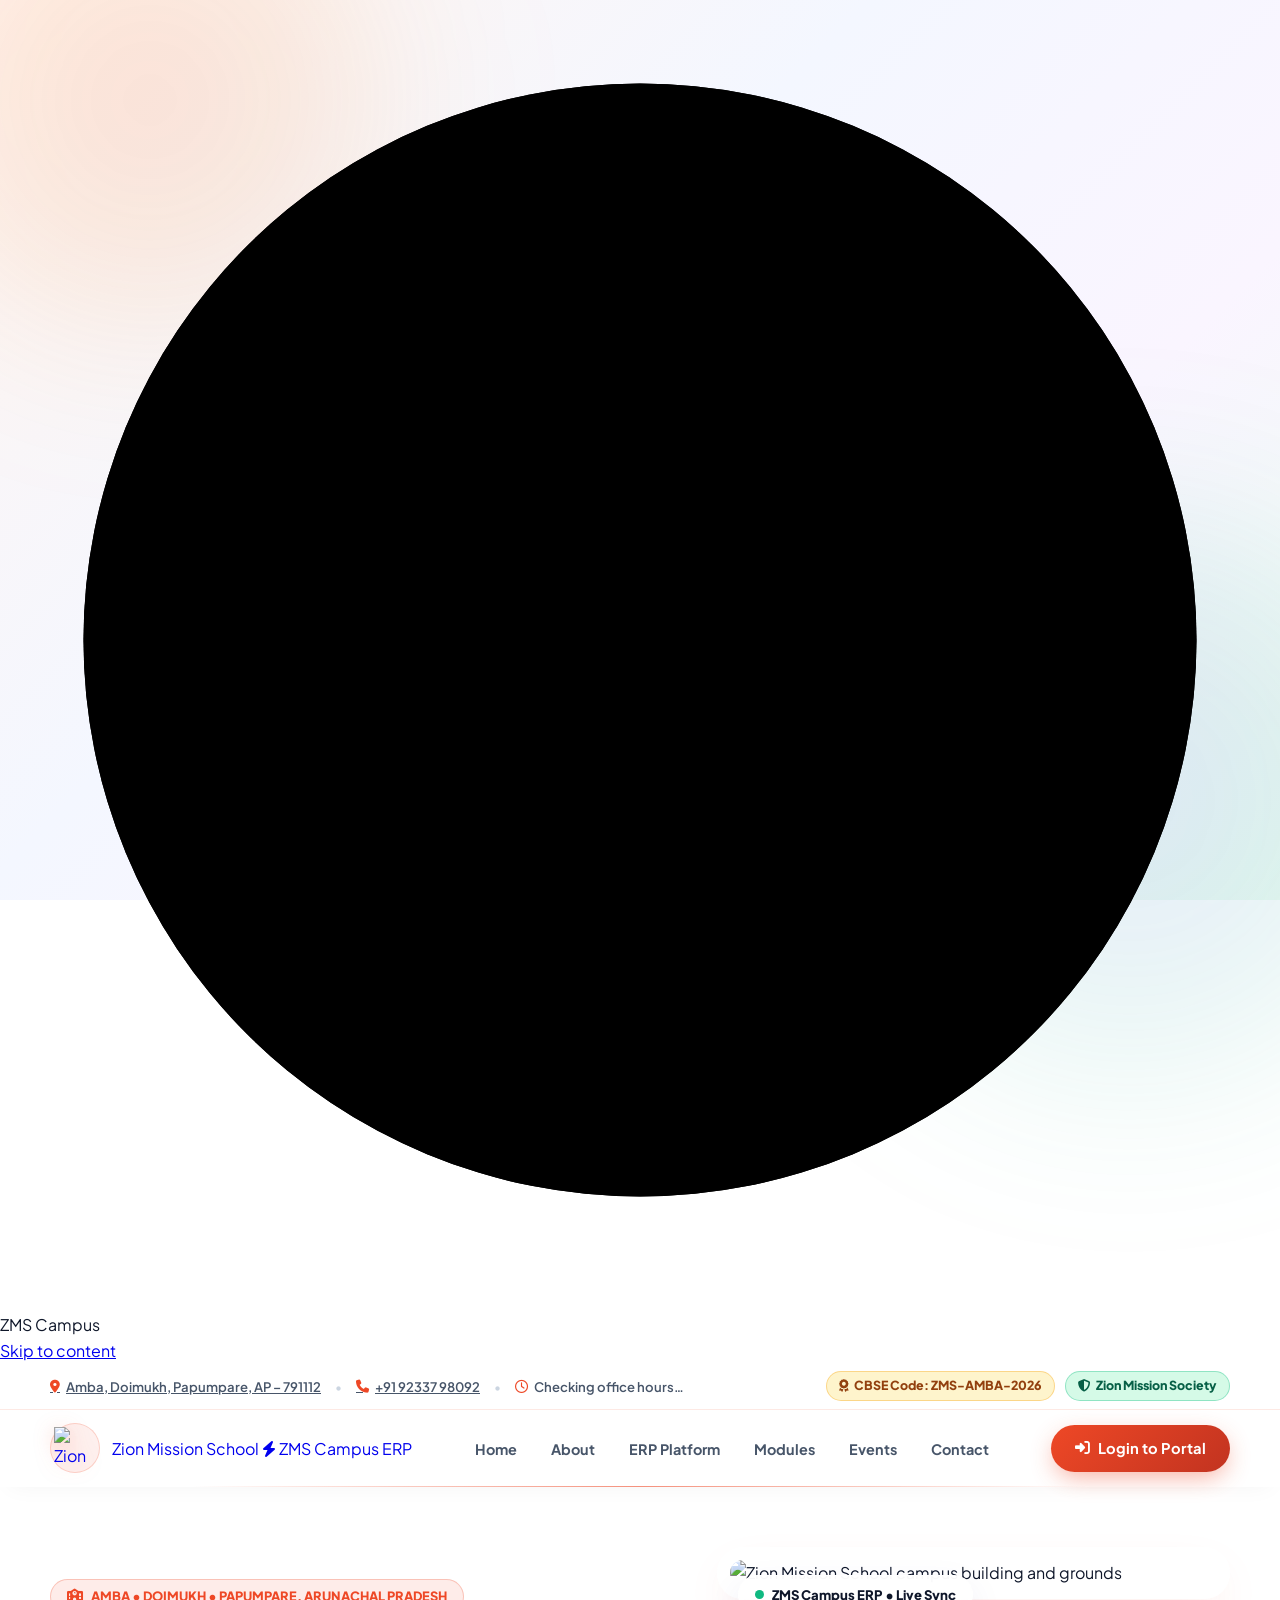
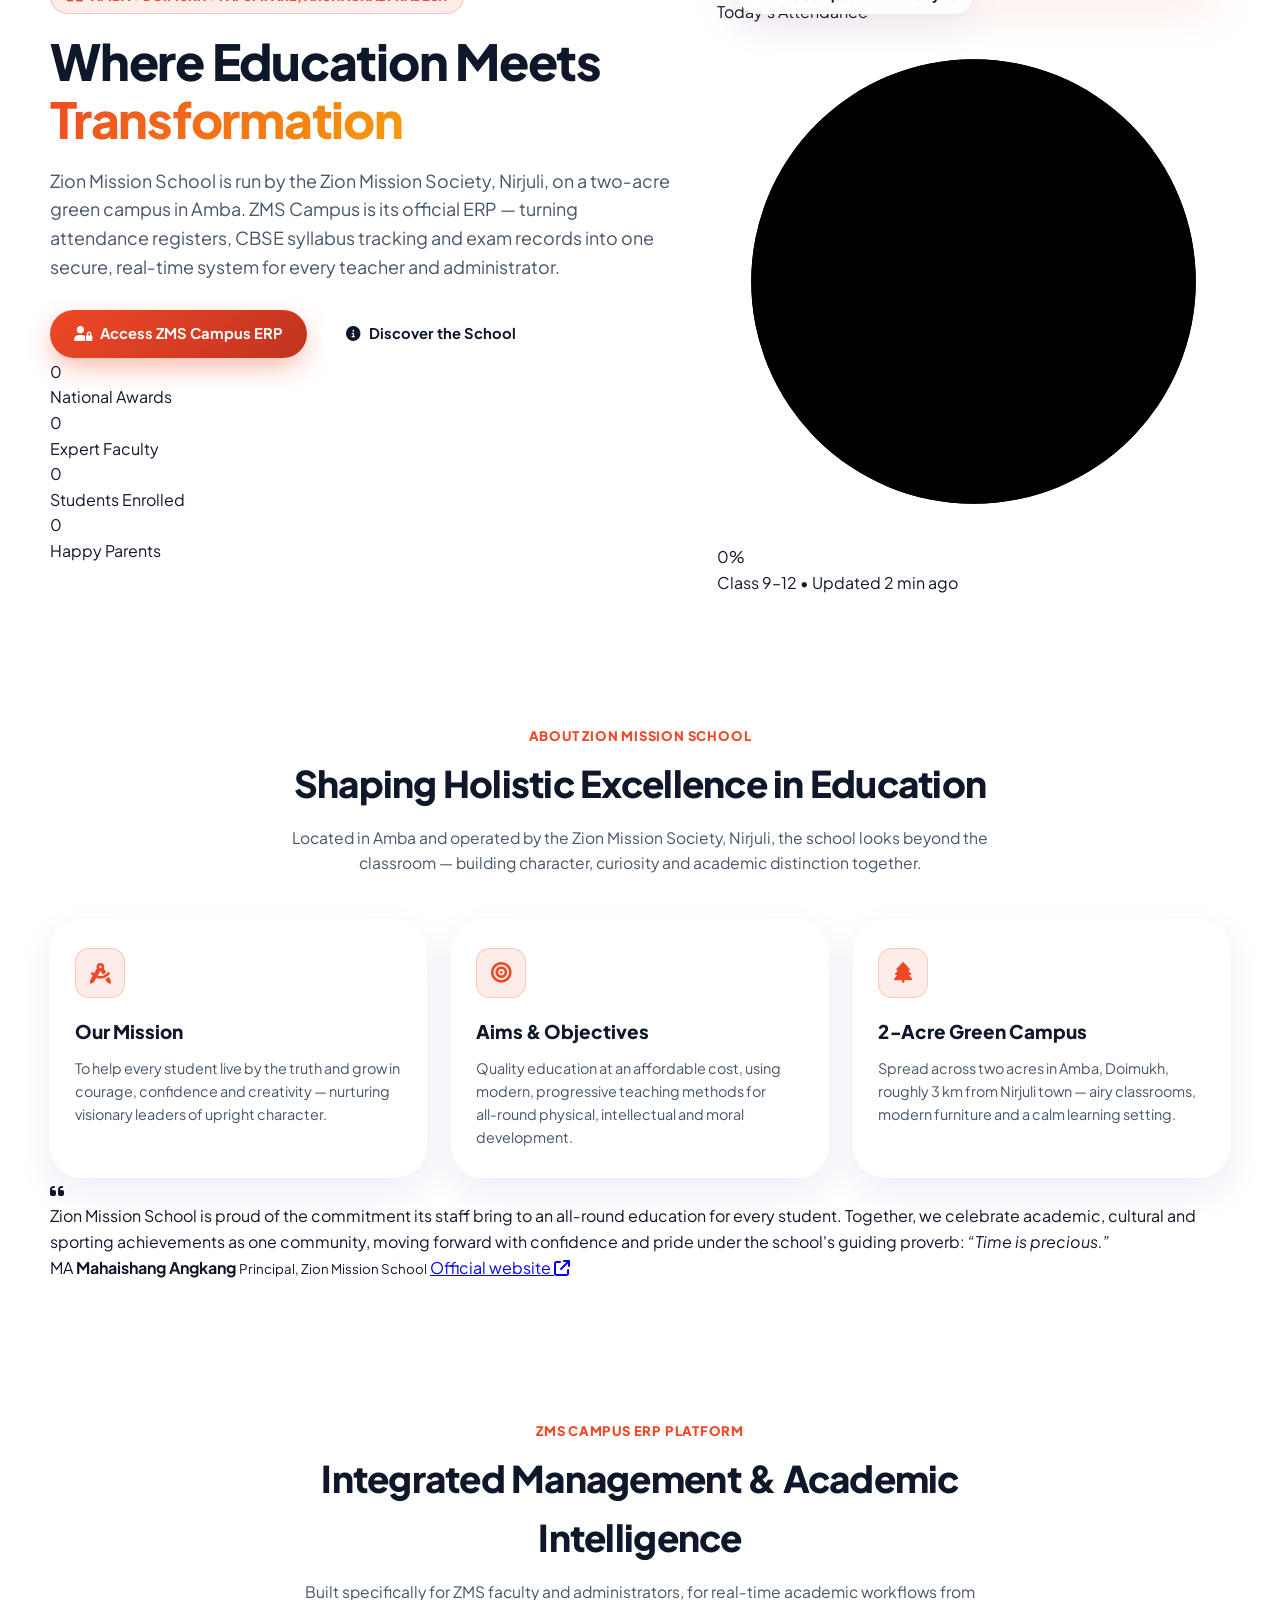
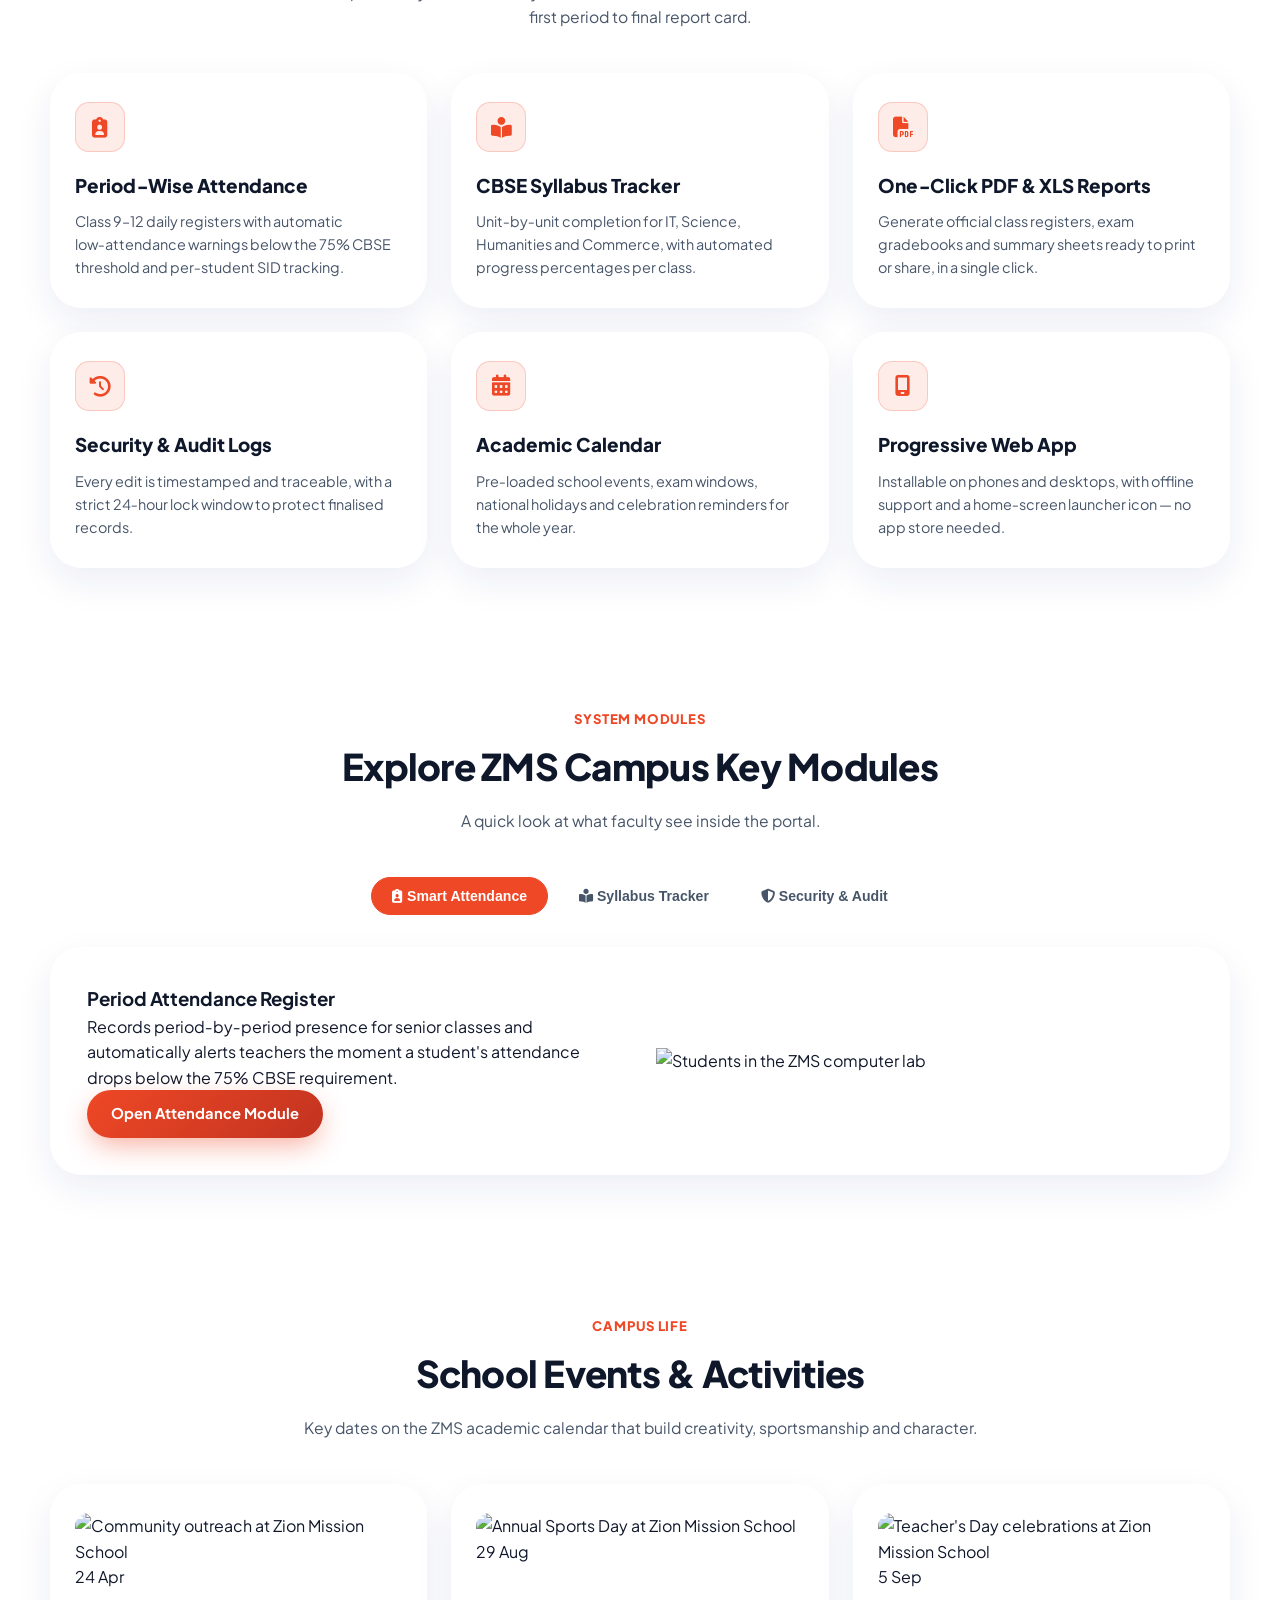
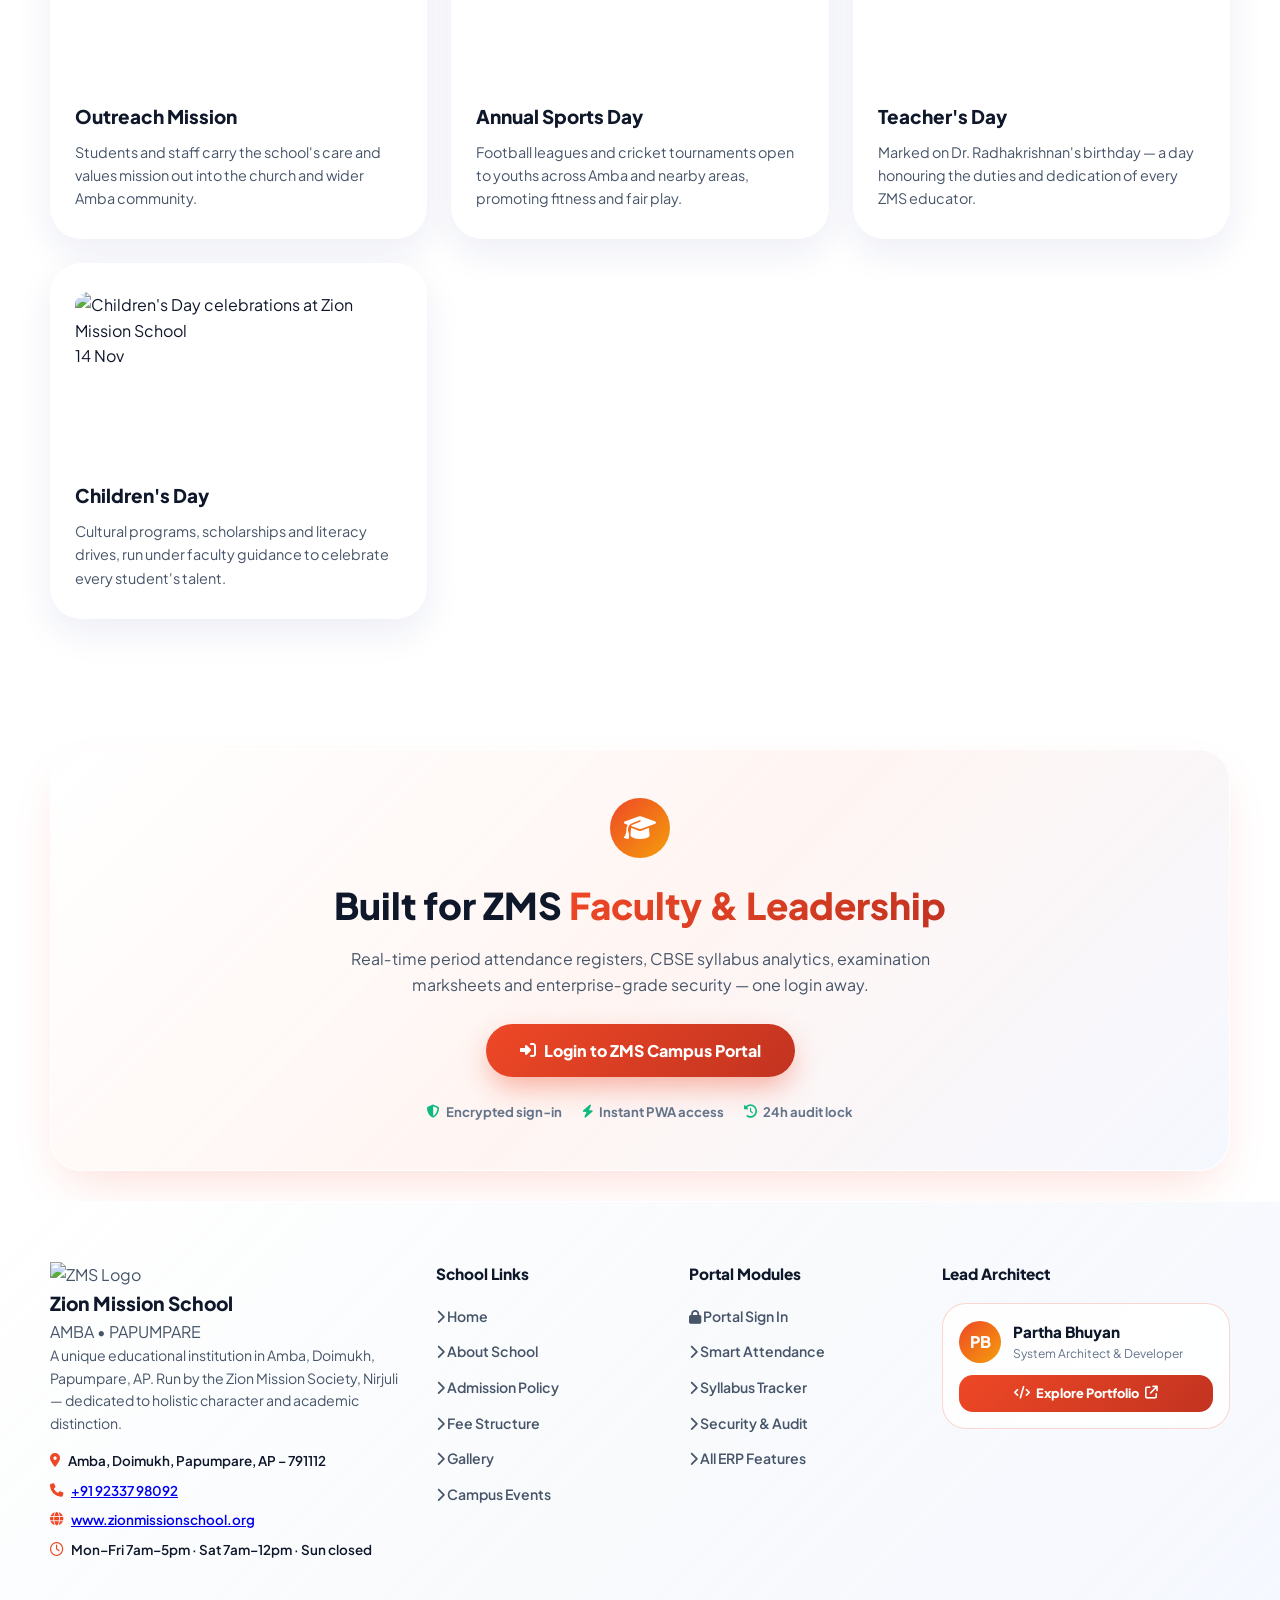
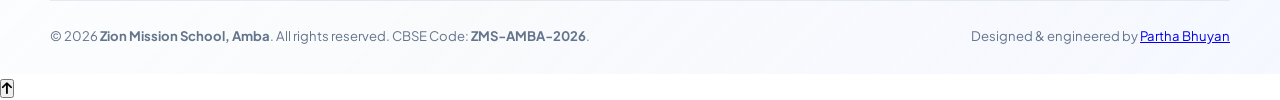
==== commit 79ce2fc5: "Update print statement from 'Hello' to 'Goodbye'" ====
--- a/index.html
+++ b/index.html
@@ -1,96 +1,156 @@
 <!DOCTYPE html>
 <html lang="en">
 <head>
-    <!-- ========== Meta Tags & SEO Optimization ========== -->
+    <!-- ========== Core Meta ========== -->
     <meta charset="UTF-8">
-    <meta name="viewport" content="width=device-width, initial-scale=1.0">
-    <meta name="description" content="Zion Mission School - A Unique Educational Institution of Amba, Papumpare, AP. Smart Attendance, CBSE Syllabus Progress, and Examination Intelligence ERP Portal.">
-    <meta name="keywords" content="Zion Mission School, ZMS Campus, Amba Papumpare, School ERP, Arunachal Pradesh Education, CBSE Attendance, Partha Bhuyan">
+    <meta name="viewport" content="width=device-width, initial-scale=1.0, viewport-fit=cover">
+    <meta name="description" content="Zion Mission School, Amba (Doimukh, Papumpare, AP) — official ERP home of ZMS Campus: smart period attendance, CBSE syllabus tracking, exam intelligence and secure audit logs, built as an installable PWA.">
+    <meta name="keywords" content="Zion Mission School, ZMS Campus, Amba Papumpare, School ERP Arunachal Pradesh, CBSE Attendance System, Smart Attendance PWA, Partha Bhuyan">
     <meta name="author" content="Partha Bhuyan">
+    <meta name="robots" content="index, follow">
     <meta name="theme-color" content="#EE4826">
-    
-    <!-- Open Graph Tags -->
-    <meta property="og:title" content="Zion Mission School — Amba, Papumpare, AP">
-    <meta property="og:description" content="A unique educational institution of Amba, Papumpare, AP. Powered by ZMS Campus Web Application.">
+    <meta name="color-scheme" content="light">
+    <link rel="canonical" href="https://zmscampus.gt.tc/">
+
+    <!-- ========== Open Graph / Social ========== -->
     <meta property="og:type" content="website">
+    <meta property="og:title" content="ZMS Campus — Zion Mission School, Amba">
+    <meta property="og:description" content="Smart attendance, CBSE syllabus tracking and exam intelligence for Zion Mission School, Amba. Sign in to the ZMS Campus ERP portal.">
     <meta property="og:url" content="https://zmscampus.gt.tc/">
-    
-    <!-- Page Title -->
-    <title>Zion Mission School — A Unique Educational Institution of Amba, Papumpare, AP</title>
-
-    <!-- Favicon & Site Icons -->
-    <link rel="shortcut icon" href="favicon.ico" type="image/x-icon">
+    <meta property="og:image" content="https://zmscampus.gt.tc/assets/images/campus_building.jpg">
+    <meta property="og:locale" content="en_IN">
+    <meta name="twitter:card" content="summary_large_image">
+    <meta name="twitter:title" content="ZMS Campus — Zion Mission School, Amba">
+    <meta name="twitter:description" content="Smart attendance, CBSE syllabus tracking and exam intelligence — the official ERP portal for Zion Mission School, Amba.">
+    <meta name="twitter:image" content="https://zmscampus.gt.tc/assets/images/campus_building.jpg">
+
+    <title>ZMS Campus — Zion Mission School, Amba | Smart Attendance &amp; ERP Portal</title>
+
+    <!-- ========== Icons ========== -->
+    <link rel="icon" href="favicon.ico" sizes="any">
     <link rel="icon" type="image/png" href="assets/images/zms_logo.png">
     <link rel="apple-touch-icon" href="assets/images/zms_logo.png">
 
-    <!-- Google Fonts & FontAwesome Icons -->
+    <!-- ========== Fonts & Icons ========== -->
     <link rel="preconnect" href="https://fonts.googleapis.com">
     <link rel="preconnect" href="https://fonts.gstatic.com" crossorigin>
-    <link href="https://fonts.googleapis.com/css2?family=Plus+Jakarta+Sans:wght@400;500;600;700;800&display=swap" rel="stylesheet">
-    <link rel="stylesheet" href="https://cdnjs.cloudflare.com/ajax/libs/font-awesome/6.5.1/css/all.min.css" crossorigin="anonymous">
-
-    <!-- Stylesheet -->
+    <link rel="preconnect" href="https://cdnjs.cloudflare.com" crossorigin>
+    <link href="https://fonts.googleapis.com/css2?family=Plus+Jakarta+Sans:wght@400;500;600;700;800&family=JetBrains+Mono:wght@500;600;700&display=swap" rel="stylesheet">
+    <link rel="stylesheet" href="https://cdnjs.cloudflare.com/ajax/libs/font-awesome/6.5.1/css/all.min.css" integrity="sha512-DTOQO9RWCH3ppGqcWaEA1BIZOC6xxalwEsw9c2QQeAIftl+Vegovlnee1c9QX4TctnWMn13TZye+giMm8e2LwA==" crossorigin="anonymous" referrerpolicy="no-referrer">
+
     <link rel="stylesheet" href="style.css">
+
+    <!-- ========== Structured Data (SEO) ========== -->
+    <script type="application/ld+json">
+    {
+      "@context": "https://schema.org",
+      "@type": "School",
+      "name": "Zion Mission School",
+      "alternateName": "ZMS Amba",
+      "url": "https://www.zionmissionschool.org/",
+      "logo": "https://zmscampus.gt.tc/assets/images/zms_logo.png",
+      "image": "https://zmscampus.gt.tc/assets/images/campus_building.jpg",
+      "telephone": "+91-92337-98092",
+      "address": {
+        "@type": "PostalAddress",
+        "streetAddress": "Amba, Doimukh",
+        "addressLocality": "Papumpare",
+        "addressRegion": "Arunachal Pradesh",
+        "postalCode": "791112",
+        "addressCountry": "IN"
+      },
+      "parentOrganization": {
+        "@type": "Organization",
+        "name": "Zion Mission Society, Nirjuli"
+      },
+      "sameAs": [
+        "https://www.zionmissionschool.org/"
+      ]
+    }
+    </script>
 </head>
 <body>
+    <!-- Preloader -->
+    <div id="preloader" aria-hidden="true">
+        <div class="preloader-inner">
+            <div class="preloader-ring-wrap">
+                <svg viewBox="0 0 92 92">
+                    <circle class="track" cx="46" cy="46" r="40"></circle>
+                    <circle class="arc" cx="46" cy="46" r="40"></circle>
+                </svg>
+                <img src="assets/images/zms_logo.png" alt="" class="preloader-logo">
+            </div>
+            <p class="preloader-word">ZMS <span>Campus</span></p>
+        </div>
+    </div>
+
+    <a class="skip-link" href="#main">Skip to content</a>
 
     <!-- Ambient Mesh Gradient Orbs -->
-    <div class="orb orb-1"></div>
-    <div class="orb orb-2"></div>
-
-    <!-- 🌟 TOP CONTACT HEADER RIBBON -->
+    <div class="orb orb-1" aria-hidden="true"></div>
+    <div class="orb orb-2" aria-hidden="true"></div>
+    <div class="orb orb-3" aria-hidden="true"></div>
+
+    <!-- 🌟 TOP UTILITY RIBBON -->
     <div class="top-header-bar">
         <div class="container top-header-inner">
             <div class="top-header-left">
-                <div class="header-info-item">
+                <a class="header-info-item" href="https://maps.google.com/?q=Zion+Mission+School+Amba+Doimukh+Papumpare" target="_blank" rel="noopener noreferrer">
                     <i class="fa-solid fa-location-dot"></i>
-                    <span>Amba, Doimukh, AP - 791112</span>
-                </div>
-                <span class="header-dot-divider">•</span>
-                <div class="header-info-item">
+                    <span>Amba, Doimukh, Papumpare, AP – 791112</span>
+                </a>
+                <span class="header-dot-divider" aria-hidden="true">•</span>
+                <a class="header-info-item" href="tel:+919233798092">
                     <i class="fa-solid fa-phone"></i>
-                    <span><a href="tel:+919233798092">+91 92337 98092</a></span>
-                </div>
+                    <span>+91 92337 98092</span>
+                </a>
+                <span class="header-dot-divider" aria-hidden="true">•</span>
+                <span class="header-info-item" id="openStatus">
+                    <i class="fa-regular fa-clock"></i>
+                    <span id="openStatusText">Checking office hours…</span>
+                </span>
             </div>
 
             <div class="top-header-right">
-                <div class="cbse-gold-badge">
+                <span class="cbse-gold-badge">
                     <i class="fa-solid fa-award"></i> CBSE Code: ZMS-AMBA-2026
-                </div>
-                <div class="society-emerald-badge">
+                </span>
+                <span class="society-emerald-badge">
                     <i class="fa-solid fa-shield-halved"></i> Zion Mission Society
-                </div>
+                </span>
             </div>
         </div>
     </div>
 
     <!-- 🌟 GLASS NAVIGATION BAR -->
-    <header class="navbar">
+    <header class="navbar" id="siteNavbar">
         <div class="container navbar-inner">
-            <a href="#" class="brand-group">
-                <div class="brand-logo-wrapper">
-                    <img src="assets/images/zms_logo.png" alt="ZMS Logo" class="brand-logo">
-                </div>
-                <div class="brand-text">
-                    <h1>Zion Mission School</h1>
-                    <p><i class="fa-solid fa-bolt"></i> ZMS CAMPUS ERP PORTAL</p>
-                </div>
+            <a href="#home" class="brand-group">
+                <span class="brand-logo-wrapper">
+                    <img src="assets/images/zms_logo.png" alt="Zion Mission School crest" class="brand-logo" width="42" height="42">
+                </span>
+                <span class="brand-text">
+                    <span class="brand-name">Zion Mission School</span>
+                    <span class="brand-tag"><i class="fa-solid fa-bolt"></i> ZMS Campus ERP</span>
+                </span>
             </a>
 
-            <ul class="nav-links">
-                <li><a href="#home" class="nav-link-item">Home</a></li>
-                <li><a href="#about" class="nav-link-item">About School</a></li>
-                <li><a href="#academics" class="nav-link-item">Academics</a></li>
-                <li><a href="#erp" class="nav-link-item">ZMS Campus ERP</a></li>
-                <li><a href="#events" class="nav-link-item">Events</a></li>
-                <li><a href="#contact" class="nav-link-item">Contact</a></li>
-            </ul>
-
-            <div style="display: flex; align-items: center; gap: 10px;">
+            <nav aria-label="Primary">
+                <ul class="nav-links">
+                    <li><a href="#home" class="nav-link-item">Home</a></li>
+                    <li><a href="#about" class="nav-link-item">About</a></li>
+                    <li><a href="#erp" class="nav-link-item">ERP Platform</a></li>
+                    <li><a href="#modules" class="nav-link-item">Modules</a></li>
+                    <li><a href="#events" class="nav-link-item">Events</a></li>
+                    <li><a href="#contact" class="nav-link-item">Contact</a></li>
+                </ul>
+            </nav>
+
+            <div class="navbar-actions">
                 <a href="https://zmscampus.gt.tc/" class="btn wow-login-btn" target="_blank" rel="noopener noreferrer">
-                    <i class="fa-solid fa-right-from-bracket"></i> Login to Portal
+                    <i class="fa-solid fa-right-to-bracket"></i> Login to Portal
                 </a>
-                <button class="mobile-toggle-btn" id="mobileMenuBtn" aria-label="Toggle Navigation">
+                <button class="mobile-toggle-btn" id="mobileMenuBtn" aria-label="Toggle navigation menu" aria-expanded="false" aria-controls="mobileNavDrawer">
                     <i class="fa-solid fa-bars"></i>
                 </button>
             </div>
@@ -99,245 +159,337 @@
         <!-- Mobile Drawer Menu -->
         <div class="mobile-nav-drawer" id="mobileNavDrawer">
             <a href="#home" class="mobile-nav-link">Home <i class="fa-solid fa-chevron-right"></i></a>
-            <a href="#about" class="mobile-nav-link">About School <i class="fa-solid fa-chevron-right"></i></a>
-            <a href="#academics" class="mobile-nav-link">Academics <i class="fa-solid fa-chevron-right"></i></a>
-            <a href="#erp" class="mobile-nav-link">ZMS Campus ERP <i class="fa-solid fa-chevron-right"></i></a>
+            <a href="#about" class="mobile-nav-link">About <i class="fa-solid fa-chevron-right"></i></a>
+            <a href="#erp" class="mobile-nav-link">ERP Platform <i class="fa-solid fa-chevron-right"></i></a>
+            <a href="#modules" class="mobile-nav-link">Modules <i class="fa-solid fa-chevron-right"></i></a>
             <a href="#events" class="mobile-nav-link">Events <i class="fa-solid fa-chevron-right"></i></a>
             <a href="#contact" class="mobile-nav-link">Contact <i class="fa-solid fa-chevron-right"></i></a>
-            <a href="https://zmscampus.gt.tc/" class="btn btn-primary" style="margin-top: 8px; width: 100%;" target="_blank" rel="noopener noreferrer">
+            <a href="https://zmscampus.gt.tc/" class="btn btn-primary mobile-login-btn" target="_blank" rel="noopener noreferrer">
                 <i class="fa-solid fa-right-to-bracket"></i> Login to ZMS Campus Portal
             </a>
         </div>
     </header>
 
-    <!-- Hero Banner Section -->
+    <main id="main">
+    <!-- Hero -->
     <section class="hero-section" id="home">
         <div class="container hero-grid">
-            <div>
-                <div class="badge-tag">
-                    <i class="fa-solid fa-school"></i> Amba, Papumpare, AP
-                </div>
-                <h1 class="hero-title">
-                    Zion Mission School — Where Education Meets <span>Transformation</span>
+            <div class="hero-copy">
+                <span class="badge-tag reveal">
+                    <i class="fa-solid fa-school"></i> Amba • Doimukh • Papumpare, Arunachal Pradesh
+                </span>
+                <h1 class="hero-title reveal">
+                    Where Education Meets <span>Transformation</span>
                 </h1>
-                <p class="hero-subtitle">
-                    A unique educational institution in Amba, Doimukh. Operated by the Zion Mission Society, Nirjuli. Dedicated to shaping holistic academic distinction, character, and leadership.
+                <p class="hero-subtitle reveal">
+                    Zion Mission School is run by the Zion Mission Society, Nirjuli, on a two‑acre green campus in Amba. ZMS Campus is its official ERP — turning attendance registers, CBSE syllabus tracking and exam records into one secure, real‑time system for every teacher and administrator.
                 </p>
-                <div class="hero-actions">
+                <div class="hero-actions reveal">
                     <a href="https://zmscampus.gt.tc/" class="btn btn-primary" target="_blank" rel="noopener noreferrer">
                         <i class="fa-solid fa-user-lock"></i> Access ZMS Campus ERP
                     </a>
                     <a href="#about" class="btn btn-glass">
-                        <i class="fa-solid fa-circle-info"></i> Discover School
+                        <i class="fa-solid fa-circle-info"></i> Discover the School
                     </a>
                 </div>
-            </div>
-
-            <!-- Hero Image Frame Showcase -->
-            <div class="hero-image-frame">
-                <img src="assets/images/campus_building.jpg" alt="Zion Mission School Campus" class="hero-img">
-                <div class="hero-live-badge">
-                    <span class="live-dot"></span>
-                    <span>ZMS Campus ERP • Active Sync</span>
+
+                <dl class="hero-stats reveal">
+                    <div class="hero-stat">
+                        <dt class="stat-number" data-count="10" data-suffix="+">0</dt>
+                        <dd class="stat-label">National Awards</dd>
+                    </div>
+                    <div class="hero-stat">
+                        <dt class="stat-number" data-count="20" data-suffix="+">0</dt>
+                        <dd class="stat-label">Expert Faculty</dd>
+                    </div>
+                    <div class="hero-stat">
+                        <dt class="stat-number" data-count="5000" data-suffix="+">0</dt>
+                        <dd class="stat-label">Students Enrolled</dd>
+                    </div>
+                    <div class="hero-stat">
+                        <dt class="stat-number" data-count="800" data-suffix="+">0</dt>
+                        <dd class="stat-label">Happy Parents</dd>
+                    </div>
+                </dl>
+            </div>
+
+            <!-- Hero Visual: Campus photo + live ERP "product shot" widget -->
+            <div class="hero-visual reveal">
+                <div class="hero-image-frame">
+                    <picture>
+                        <source srcset="assets/images/campus_building.webp" type="image/webp">
+                        <img src="assets/images/campus_building.jpg" alt="Zion Mission School campus building and grounds" class="hero-img" width="1600" height="900" fetchpriority="high">
+                    </picture>
+                    <div class="hero-live-badge">
+                        <span class="live-dot" aria-hidden="true"></span>
+                        <span>ZMS Campus ERP • Live Sync</span>
+                    </div>
+                </div>
+
+                <!-- Signature floating snapshot widget -->
+                <div class="erp-snapshot-card" role="img" aria-label="Live snapshot: today's attendance is 96 point 4 percent">
+                    <div class="erp-snapshot-head">
+                        <span class="erp-snapshot-dot"></span> Today's Attendance
+                    </div>
+                    <div class="erp-snapshot-ring">
+                        <svg viewBox="0 0 120 120" class="ring-svg">
+                            <circle cx="60" cy="60" r="52" class="ring-track"></circle>
+                            <circle cx="60" cy="60" r="52" class="ring-value" data-ring="96.4"></circle>
+                        </svg>
+                        <div class="erp-snapshot-value">
+                            <span class="ring-number" data-count="96.4" data-decimals="1" data-suffix="%">0%</span>
+                        </div>
+                    </div>
+                    <div class="erp-snapshot-foot">Class 9–12 • Updated 2 min ago</div>
                 </div>
             </div>
         </div>
     </section>
 
-    <!-- About School Section with Image -->
+    <!-- About School -->
     <section class="section" id="about">
         <div class="container">
-            <div class="section-header">
+            <div class="section-header reveal">
                 <span class="section-tag">About Zion Mission School</span>
                 <h2 class="section-title">Shaping Holistic Excellence in Education</h2>
-                <p class="section-desc">Located in Amba and operated by the Zion Mission Society in Nirjuli, our school believes in the transformative power of education beyond traditional classrooms.</p>
-            </div>
-
-            <div class="glass-grid">
-                <div class="glass-card">
-                    <div class="glass-icon-box">
-                        <i class="fa-solid fa-compass-drafting"></i>
-                    </div>
+                <p class="section-desc">Located in Amba and operated by the Zion Mission Society, Nirjuli, the school looks beyond the classroom — building character, curiosity and academic distinction together.</p>
+            </div>
+
+            <div class="glass-grid three-up">
+                <div class="glass-card reveal">
+                    <div class="glass-icon-box"><i class="fa-solid fa-compass-drafting"></i></div>
                     <h3 class="glass-card-title">Our Mission</h3>
-                    <p class="glass-card-text">
-                        Imparting students the ‘TRUTH’ and positive virtues like courage, vitality, confidence, and creativity to nurture visionary leaders of upright character.
-                    </p>
-                </div>
-
-                <div class="glass-card">
-                    <div class="glass-icon-box">
-                        <i class="fa-solid fa-bullseye"></i>
-                    </div>
-                    <h3 class="glass-card-title">Aims & Objectives</h3>
-                    <p class="glass-card-text">
-                        Providing quality education at an affordable cost using modern progressive techniques for all-round physical, intellectual, and moral development.
-                    </p>
-                </div>
-
-                <div class="glass-card">
-                    <div class="glass-icon-box">
-                        <i class="fa-solid fa-tree"></i>
-                    </div>
-                    <h3 class="glass-card-title">2-Acre Green Campus</h3>
-                    <p class="glass-card-text">
-                        Sprawled across 2 acres of lush green grounds in Amba, Doimukh, featuring airy classrooms, modern furniture, and a tranquil learning ambiance.
-                    </p>
+                    <p class="glass-card-text">To help every student live by the truth and grow in courage, confidence and creativity — nurturing visionary leaders of upright character.</p>
+                </div>
+
+                <div class="glass-card reveal">
+                    <div class="glass-icon-box"><i class="fa-solid fa-bullseye"></i></div>
+                    <h3 class="glass-card-title">Aims &amp; Objectives</h3>
+                    <p class="glass-card-text">Quality education at an affordable cost, using modern, progressive teaching methods for all‑round physical, intellectual and moral development.</p>
+                </div>
+
+                <div class="glass-card reveal">
+                    <div class="glass-icon-box"><i class="fa-solid fa-tree"></i></div>
+                    <h3 class="glass-card-title">2‑Acre Green Campus</h3>
+                    <p class="glass-card-text">Spread across two acres in Amba, Doimukh, roughly 3&nbsp;km from Nirjuli town — airy classrooms, modern furniture and a calm learning setting.</p>
+                </div>
+            </div>
+
+            <!-- Principal's message -->
+            <div class="principal-card reveal">
+                <i class="fa-solid fa-quote-left principal-quote-icon" aria-hidden="true"></i>
+                <p class="principal-message">
+                    Zion Mission School is proud of the commitment its staff bring to an all‑round education for every student. Together, we celebrate academic, cultural and sporting achievements as one community, moving forward with confidence and pride under the school's guiding proverb: <em>“Time is precious.”</em>
+                </p>
+                <div class="principal-byline">
+                    <span class="principal-avatar">MA</span>
+                    <span>
+                        <strong>Mahaishang Angkang</strong>
+                        <small>Principal, Zion Mission School</small>
+                    </span>
+                    <a href="https://www.zionmissionschool.org/" target="_blank" rel="noopener noreferrer" class="principal-link">
+                        Official website <i class="fa-solid fa-arrow-up-right-from-square"></i>
+                    </a>
                 </div>
             </div>
         </div>
     </section>
 
-    <!-- ERP Features Section -->
+    <!-- ERP Features -->
     <section class="section" id="erp">
         <div class="container">
-            <div class="section-header">
+            <div class="section-header reveal">
                 <span class="section-tag">ZMS Campus ERP Platform</span>
-                <h2 class="section-title">Integrated Management & Academic Intelligence</h2>
-                <p class="section-desc">Designed specifically for Zion Mission School faculty and administrators for real-time academic workflows.</p>
+                <h2 class="section-title">Integrated Management &amp; Academic Intelligence</h2>
+                <p class="section-desc">Built specifically for ZMS faculty and administrators, for real‑time academic workflows from first period to final report card.</p>
             </div>
 
             <div class="glass-grid">
-                <div class="glass-card">
+                <div class="glass-card reveal">
                     <div class="glass-icon-box"><i class="fa-solid fa-clipboard-user"></i></div>
-                    <h3 class="glass-card-title">Period-Wise Attendance</h3>
-                    <p class="glass-card-text">Class 9–12 daily attendance registers with low attendance warnings (&lt;75%) and SID tracking.</p>
-                </div>
-
-                <div class="glass-card">
+                    <h3 class="glass-card-title">Period‑Wise Attendance</h3>
+                    <p class="glass-card-text">Class 9–12 daily registers with automatic low‑attendance warnings below the 75% CBSE threshold and per‑student SID tracking.</p>
+                </div>
+
+                <div class="glass-card reveal">
                     <div class="glass-icon-box"><i class="fa-solid fa-book-open-reader"></i></div>
                     <h3 class="glass-card-title">CBSE Syllabus Tracker</h3>
-                    <p class="glass-card-text">Track unit completion for IT, Science, Humanities, and Commerce with automated progress percentages.</p>
-                </div>
-
-                <div class="glass-card">
+                    <p class="glass-card-text">Unit‑by‑unit completion for IT, Science, Humanities and Commerce, with automated progress percentages per class.</p>
+                </div>
+
+                <div class="glass-card reveal">
                     <div class="glass-icon-box"><i class="fa-solid fa-file-pdf"></i></div>
-                    <h3 class="glass-card-title">Automated PDF & XLS Reports</h3>
-                    <p class="glass-card-text">Generate official class registers, exam gradebooks, and summary sheets in 1-click.</p>
-                </div>
-
-                <div class="glass-card">
+                    <h3 class="glass-card-title">One‑Click PDF &amp; XLS Reports</h3>
+                    <p class="glass-card-text">Generate official class registers, exam gradebooks and summary sheets ready to print or share, in a single click.</p>
+                </div>
+
+                <div class="glass-card reveal">
                     <div class="glass-icon-box"><i class="fa-solid fa-clock-rotate-left"></i></div>
-                    <h3 class="glass-card-title">Security & Audit Logs</h3>
-                    <p class="glass-card-text">Real-time audit log tracking of all data modifications with a strict 24-hour edit lock window.</p>
-                </div>
-
-                <div class="glass-card">
+                    <h3 class="glass-card-title">Security &amp; Audit Logs</h3>
+                    <p class="glass-card-text">Every edit is timestamped and traceable, with a strict 24‑hour lock window to protect finalised records.</p>
+                </div>
+
+                <div class="glass-card reveal">
                     <div class="glass-icon-box"><i class="fa-solid fa-calendar-days"></i></div>
                     <h3 class="glass-card-title">Academic Calendar</h3>
-                    <p class="glass-card-text">26 pre-populated official school events, exam dates, national holidays, and celebration reminders.</p>
-                </div>
-
-                <div class="glass-card">
+                    <p class="glass-card-text">Pre‑loaded school events, exam windows, national holidays and celebration reminders for the whole year.</p>
+                </div>
+
+                <div class="glass-card reveal">
                     <div class="glass-icon-box"><i class="fa-solid fa-mobile-screen"></i></div>
                     <h3 class="glass-card-title">Progressive Web App</h3>
-                    <p class="glass-card-text">Installable app for phones and desktops with offline support and instant home screen launcher icon.</p>
+                    <p class="glass-card-text">Installable on phones and desktops, with offline support and a home‑screen launcher icon — no app store needed.</p>
                 </div>
             </div>
         </div>
     </section>
 
-    <!-- Interactive System Tabs -->
-    <section class="section" id="academics">
+    <!-- Interactive Modules -->
+    <section class="section" id="modules">
         <div class="container">
-            <div class="section-header">
+            <div class="section-header reveal">
                 <span class="section-tag">System Modules</span>
                 <h2 class="section-title">Explore ZMS Campus Key Modules</h2>
-            </div>
-
-            <div class="tabs-header">
-                <button class="tab-btn active" data-tab="module-attendance">Smart Attendance</button>
-                <button class="tab-btn" data-tab="module-syllabus">Syllabus Tracker</button>
-                <button class="tab-btn" data-tab="module-security">Security & Audit</button>
-            </div>
-
-            <div class="tab-pane active" id="module-attendance">
-                <div>
-                    <h3 style="font-size: 1.4rem; font-weight: 800; margin-bottom: 12px;">Period Attendance Register</h3>
-                    <p style="color: var(--text-secondary); margin-bottom: 20px;">Records period-by-period presence for senior classes. Automatically alerts teachers when student attendance drops below the 75% CBSE requirement.</p>
-                    <a href="https://zmscampus.gt.tc/" class="btn btn-primary" target="_blank" rel="noopener noreferrer">Open Attendance Module</a>
-                </div>
-                <div style="position: relative; border-radius: var(--radius-md); overflow: hidden; height: 220px;">
-                    <img src="assets/images/computer_lab.jpg" alt="Computer Lab" style="width: 100%; height: 100%; object-fit: cover;">
-                </div>
-            </div>
-
-            <div class="tab-pane" id="module-syllabus">
-                <div>
-                    <h3 style="font-size: 1.4rem; font-weight: 800; margin-bottom: 12px;">CBSE Curriculum Progress</h3>
-                    <p style="color: var(--text-secondary); margin-bottom: 20px;">Monitors chapter completion, lab work, and internal assessments. Provides clear term-end readiness metrics for Information Technology (Code 802).</p>
-                    <a href="https://zmscampus.gt.tc/" class="btn btn-primary" target="_blank" rel="noopener noreferrer">Open Syllabus Module</a>
-                </div>
-                <div style="background: rgba(255,255,255,0.8); backdrop-filter: blur(12px); padding: 24px; border-radius: var(--radius-md); border: 1px solid var(--glass-border);">
-                    <div style="font-weight: 700; color: var(--brand-gold); margin-bottom: 6px;">CURRICULUM PROGRESS</div>
-                    <div style="font-weight: 800; font-size: 1.1rem; color: var(--text-primary);">Class 12 IT Core: 87% Completed</div>
-                    <div style="font-size: 0.88rem; color: var(--text-secondary); margin-top: 6px;">Class 11 IT Basics: 74% Completed</div>
-                </div>
-            </div>
-
-            <div class="tab-pane" id="module-security">
-                <div>
-                    <h3 style="font-size: 1.4rem; font-weight: 800; margin-bottom: 12px;">Role-Based Access Control</h3>
-                    <p style="color: var(--text-secondary); margin-bottom: 20px;">Protects academic records with BCrypt hashing, strict edit window limits, and audit trails for total integrity.</p>
-                    <a href="https://zmscampus.gt.tc/" class="btn btn-primary" target="_blank" rel="noopener noreferrer">Open Audit Logs</a>
-                </div>
-                <div style="background: rgba(255,255,255,0.8); backdrop-filter: blur(12px); padding: 24px; border-radius: var(--radius-md); border: 1px solid var(--glass-border);">
-                    <div style="font-weight: 700; color: var(--brand-emerald); margin-bottom: 6px;">SECURITY AUDIT</div>
-                    <div style="font-weight: 800; font-size: 1.1rem; color: var(--text-primary);">0 Security Violations Recorded</div>
-                    <div style="font-size: 0.88rem; color: var(--text-secondary); margin-top: 6px;">24-Hour Edit Lock Window Active</div>
+                <p class="section-desc">A quick look at what faculty see inside the portal.</p>
+            </div>
+
+            <div class="tabs-wrap reveal">
+                <div class="tabs-header" role="tablist" aria-label="ZMS Campus modules">
+                    <button class="tab-btn active" id="tab-attendance" role="tab" aria-selected="true" aria-controls="module-attendance" data-tab="module-attendance">
+                        <i class="fa-solid fa-clipboard-user"></i> Smart Attendance
+                    </button>
+                    <button class="tab-btn" id="tab-syllabus" role="tab" aria-selected="false" aria-controls="module-syllabus" data-tab="module-syllabus" tabindex="-1">
+                        <i class="fa-solid fa-book-open-reader"></i> Syllabus Tracker
+                    </button>
+                    <button class="tab-btn" id="tab-security" role="tab" aria-selected="false" aria-controls="module-security" data-tab="module-security" tabindex="-1">
+                        <i class="fa-solid fa-shield-halved"></i> Security &amp; Audit
+                    </button>
+                </div>
+
+                <div class="tab-pane active" id="module-attendance" role="tabpanel" aria-labelledby="tab-attendance">
+                    <div class="tab-copy">
+                        <h3 class="tab-title">Period Attendance Register</h3>
+                        <p class="tab-text">Records period‑by‑period presence for senior classes and automatically alerts teachers the moment a student's attendance drops below the 75% CBSE requirement.</p>
+                        <a href="https://zmscampus.gt.tc/" class="btn btn-primary" target="_blank" rel="noopener noreferrer">Open Attendance Module</a>
+                    </div>
+                    <div class="tab-media">
+                        <picture>
+                            <source srcset="assets/images/computer_lab.webp" type="image/webp">
+                            <img src="assets/images/computer_lab.jpg" alt="Students in the ZMS computer lab" loading="lazy" width="800" height="500">
+                        </picture>
+                    </div>
+                </div>
+
+                <div class="tab-pane" id="module-syllabus" role="tabpanel" aria-labelledby="tab-syllabus" hidden>
+                    <div class="tab-copy">
+                        <h3 class="tab-title">CBSE Curriculum Progress</h3>
+                        <p class="tab-text">Tracks chapter completion, lab work and internal assessments, giving a clear, term‑end readiness picture for every stream — including Information Technology (Code 802).</p>
+                        <a href="https://zmscampus.gt.tc/" class="btn btn-primary" target="_blank" rel="noopener noreferrer">Open Syllabus Module</a>
+                    </div>
+                    <div class="tab-media tab-media-panel">
+                        <div class="progress-row">
+                            <div class="progress-row-top"><span>Class 12 · IT Core (802)</span><span class="mono">87%</span></div>
+                            <div class="progress-track"><div class="progress-fill" style="width:87%"></div></div>
+                        </div>
+                        <div class="progress-row">
+                            <div class="progress-row-top"><span>Class 11 · IT Basics</span><span class="mono">74%</span></div>
+                            <div class="progress-track"><div class="progress-fill" style="width:74%"></div></div>
+                        </div>
+                        <div class="progress-row">
+                            <div class="progress-row-top"><span>Class 10 · Science Core</span><span class="mono">91%</span></div>
+                            <div class="progress-track"><div class="progress-fill" style="width:91%"></div></div>
+                        </div>
+                    </div>
+                </div>
+
+                <div class="tab-pane" id="module-security" role="tabpanel" aria-labelledby="tab-security" hidden>
+                    <div class="tab-copy">
+                        <h3 class="tab-title">Role‑Based Access Control</h3>
+                        <p class="tab-text">Academic records are protected with hashed credentials, strict edit‑window limits and a full audit trail — so every change is accountable.</p>
+                        <a href="https://zmscampus.gt.tc/" class="btn btn-primary" target="_blank" rel="noopener noreferrer">Open Audit Logs</a>
+                    </div>
+                    <div class="tab-media tab-media-panel audit-log">
+                        <div class="audit-row"><i class="fa-solid fa-circle-check"></i><span>Attendance saved — Class 10‑B</span><span class="mono muted">2h ago</span></div>
+                        <div class="audit-row"><i class="fa-solid fa-circle-check"></i><span>Syllabus unit marked complete — IT 802</span><span class="mono muted">5h ago</span></div>
+                        <div class="audit-row"><i class="fa-solid fa-lock"></i><span>Edit window locked — Class 9‑A register</span><span class="mono muted">1d ago</span></div>
+                        <div class="audit-row"><i class="fa-solid fa-circle-check"></i><span>Report exported — Class 12 gradebook</span><span class="mono muted">1d ago</span></div>
+                    </div>
                 </div>
             </div>
         </div>
     </section>
 
-    <!-- School Events Section -->
+    <!-- Events -->
     <section class="section" id="events">
         <div class="container">
-            <div class="section-header">
+            <div class="section-header reveal">
                 <span class="section-tag">Campus Life</span>
-                <h2 class="section-title">School Events & Activities</h2>
-                <p class="section-desc">Key annual events fostering creativity, sportsmanship, and holistic character growth.</p>
-            </div>
-
-            <div class="glass-grid">
-                <div class="glass-card">
+                <h2 class="section-title">School Events &amp; Activities</h2>
+                <p class="section-desc">Key dates on the ZMS academic calendar that build creativity, sportsmanship and character.</p>
+            </div>
+
+            <div class="glass-grid four-up">
+                <div class="glass-card event-card reveal">
                     <div class="glass-card-img-wrapper">
-                        <img src="assets/images/children_day.jpg" alt="Children's Day" class="glass-card-img">
-                    </div>
-                    <h3 class="glass-card-title">Children’s Day (14th Nov)</h3>
-                    <p class="glass-card-text">Cultural programs, skill building, student scholarships, and literacy programs arranged under faculty guidance.</p>
-                </div>
-
-                <div class="glass-card">
+                        <picture>
+                            <source srcset="assets/images/campus_building.webp" type="image/webp">
+                            <img src="assets/images/campus_building.jpg" alt="Community outreach at Zion Mission School" class="glass-card-img" loading="lazy" width="800" height="500">
+                        </picture>
+                        <span class="event-date-badge">24 Apr</span>
+                    </div>
+                    <h3 class="glass-card-title">Outreach Mission</h3>
+                    <p class="glass-card-text">Students and staff carry the school's care and values mission out into the church and wider Amba community.</p>
+                </div>
+
+                <div class="glass-card event-card reveal">
                     <div class="glass-card-img-wrapper">
-                        <img src="assets/images/sports_day.jpg" alt="Sports Day" class="glass-card-img">
-                    </div>
-                    <h3 class="glass-card-title">Annual Sports Day (29th Aug)</h3>
-                    <p class="glass-card-text">Organizing football leagues and cricket tournaments for youths of Amba and nearby areas to promote fitness.</p>
-                </div>
-
-                <div class="glass-card">
+                        <picture>
+                            <source srcset="assets/images/sports_day.webp" type="image/webp">
+                            <img src="assets/images/sports_day.jpg" alt="Annual Sports Day at Zion Mission School" class="glass-card-img" loading="lazy" width="800" height="500">
+                        </picture>
+                        <span class="event-date-badge">29 Aug</span>
+                    </div>
+                    <h3 class="glass-card-title">Annual Sports Day</h3>
+                    <p class="glass-card-text">Football leagues and cricket tournaments open to youths across Amba and nearby areas, promoting fitness and fair play.</p>
+                </div>
+
+                <div class="glass-card event-card reveal">
                     <div class="glass-card-img-wrapper">
-                        <img src="assets/images/computer_lab.jpg" alt="Teacher's Day & Lab" class="glass-card-img">
-                    </div>
-                    <h3 class="glass-card-title">Teacher’s Day & Outreach</h3>
-                    <p class="glass-card-text">Celebrating educators on 5th September and sharing care and value missions across the local community.</p>
+                        <picture>
+                            <source srcset="assets/images/computer_lab.webp" type="image/webp">
+                            <img src="assets/images/computer_lab.jpg" alt="Teacher's Day celebrations at Zion Mission School" class="glass-card-img" loading="lazy" width="800" height="500">
+                        </picture>
+                        <span class="event-date-badge">5 Sep</span>
+                    </div>
+                    <h3 class="glass-card-title">Teacher's Day</h3>
+                    <p class="glass-card-text">Marked on Dr. Radhakrishnan's birthday — a day honouring the duties and dedication of every ZMS educator.</p>
+                </div>
+
+                <div class="glass-card event-card reveal">
+                    <div class="glass-card-img-wrapper">
+                        <picture>
+                            <source srcset="assets/images/children_day.webp" type="image/webp">
+                            <img src="assets/images/children_day.jpg" alt="Children's Day celebrations at Zion Mission School" class="glass-card-img" loading="lazy" width="800" height="500">
+                        </picture>
+                        <span class="event-date-badge">14 Nov</span>
+                    </div>
+                    <h3 class="glass-card-title">Children's Day</h3>
+                    <p class="glass-card-text">Cultural programs, scholarships and literacy drives, run under faculty guidance to celebrate every student's talent.</p>
                 </div>
             </div>
         </div>
     </section>
 
-    <!-- CTA BANNER SECTION -->
+    <!-- CTA / Contact -->
     <section class="cta-section-wrapper" id="contact">
         <div class="container">
-            <div class="wow-cta-card">
-                <div class="cta-icon-badge">
-                    <i class="fa-solid fa-graduation-cap"></i>
-                </div>
+            <div class="wow-cta-card reveal">
+                <div class="cta-icon-badge"><i class="fa-solid fa-graduation-cap"></i></div>
                 <h2 class="wow-cta-title">
-                    Empowering Zion Mission School <span>Faculty & Leadership</span>
+                    Built for ZMS <span>Faculty &amp; Leadership</span>
                 </h2>
                 <p class="wow-cta-desc">
-                    Access real-time period attendance registers, CBSE syllabus progress analytics, examination marksheets, and enterprise security in 1-click.
+                    Real‑time period attendance registers, CBSE syllabus analytics, examination marksheets and enterprise‑grade security — one login away.
                 </p>
                 <div class="cta-btn-wrapper">
                     <a href="https://zmscampus.gt.tc/" class="btn wow-portal-btn" target="_blank" rel="noopener noreferrer">
@@ -345,79 +497,67 @@
                     </a>
                 </div>
                 <div class="cta-trust-tags">
-                    <span><i class="fa-solid fa-shield-halved"></i> 256-Bit Encrypted</span>
-                    <span><i class="fa-solid fa-bolt"></i> Instant PWA Access</span>
-                    <span><i class="fa-solid fa-clock-rotate-left"></i> 24h Audit Lock</span>
+                    <span><i class="fa-solid fa-shield-halved"></i> Encrypted sign‑in</span>
+                    <span><i class="fa-solid fa-bolt"></i> Instant PWA access</span>
+                    <span><i class="fa-solid fa-clock-rotate-left"></i> 24h audit lock</span>
                 </div>
             </div>
         </div>
     </section>
-
-    <!-- PURE FROSTED LIGHT GLASS FOOTER -->
+    </main>
+
+    <!-- Footer -->
     <footer class="site-footer">
         <div class="container">
             <div class="footer-grid">
-                <!-- School Brand Info with Logo -->
                 <div class="footer-brand">
-                    <div style="display: flex; align-items: center; gap: 12px; margin-bottom: 14px;">
-                        <img src="assets/images/zms_logo.png" alt="ZMS Logo" style="height: 40px; width: auto; filter: drop-shadow(0 2px 8px rgba(238, 72, 38, 0.25));">
+                    <div class="footer-brand-head">
+                        <img src="assets/images/zms_logo.png" alt="ZMS Logo" class="footer-logo" width="40" height="40">
                         <div>
-                            <h3 style="margin-bottom: 0; line-height: 1.1;">Zion Mission School</h3>
-                            <span style="font-size: 0.7rem; color: var(--brand-red); font-weight: 800; letter-spacing: 0.05em;">AMBA • PAPUMPARE</span>
+                            <h3>Zion Mission School</h3>
+                            <span class="footer-brand-sub">AMBA • PAPUMPARE</span>
                         </div>
                     </div>
-                    <p>
-                        A Unique Educational Institution of Amba, Doimukh, Papumpare, AP. Run by the Zion Mission Society, Nirjuli. Dedicated to shaping holistic character and academic distinction.
-                    </p>
+                    <p>A unique educational institution in Amba, Doimukh, Papumpare, AP. Run by the Zion Mission Society, Nirjuli — dedicated to holistic character and academic distinction.</p>
                     <div class="footer-contact-pills">
-                        <div class="contact-pill-item">
-                            <i class="fa-solid fa-location-dot"></i>
-                            <span>Amba, Doimukh, Papumpare, AP - 791112</span>
-                        </div>
-                        <div class="contact-pill-item">
-                            <i class="fa-solid fa-phone"></i>
-                            <span>+91 92337 98092</span>
-                        </div>
-                        <div class="contact-pill-item">
-                            <i class="fa-solid fa-globe"></i>
-                            <a href="https://www.zionmissionschool.org/" target="_blank" rel="noopener noreferrer" style="color:var(--brand-red);font-weight:700;text-decoration:none;">www.zionmissionschool.org</a>
-                        </div>
-                    </div>
-                </div>
-
-                <!-- School Links -->
+                        <div class="contact-pill-item"><i class="fa-solid fa-location-dot"></i><span>Amba, Doimukh, Papumpare, AP – 791112</span></div>
+                        <div class="contact-pill-item"><i class="fa-solid fa-phone"></i><a href="tel:+919233798092">+91 92337 98092</a></div>
+                        <div class="contact-pill-item"><i class="fa-solid fa-globe"></i><a href="https://www.zionmissionschool.org/" target="_blank" rel="noopener noreferrer">www.zionmissionschool.org</a></div>
+                        <div class="contact-pill-item"><i class="fa-regular fa-clock"></i><span>Mon–Fri 7am–5pm · Sat 7am–12pm · Sun closed</span></div>
+                    </div>
+                </div>
+
                 <div class="footer-col">
                     <h4>School Links</h4>
                     <ul class="footer-menu">
-                        <li><a href="#home"><i class="fa-solid fa-chevron-right" style="font-size:10px;color:var(--brand-red);"></i> Home</a></li>
-                        <li><a href="#about"><i class="fa-solid fa-chevron-right" style="font-size:10px;color:var(--brand-red);"></i> About School</a></li>
-                        <li><a href="https://www.zionmissionschool.org/" target="_blank" rel="noopener noreferrer"><i class="fa-solid fa-chevron-right" style="font-size:10px;color:var(--brand-red);"></i> Admission Policy</a></li>
-                        <li><a href="https://www.zionmissionschool.org/" target="_blank" rel="noopener noreferrer"><i class="fa-solid fa-chevron-right" style="font-size:10px;color:var(--brand-red);"></i> Fee Structure</a></li>
-                        <li><a href="#events"><i class="fa-solid fa-chevron-right" style="font-size:10px;color:var(--brand-red);"></i> Campus Events</a></li>
+                        <li><a href="#home"><i class="fa-solid fa-chevron-right"></i> Home</a></li>
+                        <li><a href="#about"><i class="fa-solid fa-chevron-right"></i> About School</a></li>
+                        <li><a href="https://www.zionmissionschool.org/admission-policy.html" target="_blank" rel="noopener noreferrer"><i class="fa-solid fa-chevron-right"></i> Admission Policy</a></li>
+                        <li><a href="https://www.zionmissionschool.org/fee-day-scholar.html" target="_blank" rel="noopener noreferrer"><i class="fa-solid fa-chevron-right"></i> Fee Structure</a></li>
+                        <li><a href="https://www.zionmissionschool.org/gallery.html" target="_blank" rel="noopener noreferrer"><i class="fa-solid fa-chevron-right"></i> Gallery</a></li>
+                        <li><a href="#events"><i class="fa-solid fa-chevron-right"></i> Campus Events</a></li>
                     </ul>
                 </div>
 
-                <!-- Web App Modules -->
                 <div class="footer-col">
                     <h4>Portal Modules</h4>
                     <ul class="footer-menu">
-                        <li><a href="https://zmscampus.gt.tc/" target="_blank" rel="noopener noreferrer"><i class="fa-solid fa-lock" style="font-size:10px;color:var(--brand-gold);"></i> Portal Sign In</a></li>
-                        <li><a href="#academics"><i class="fa-solid fa-chevron-right" style="font-size:10px;color:var(--brand-red);"></i> Smart Attendance</a></li>
-                        <li><a href="#academics"><i class="fa-solid fa-chevron-right" style="font-size:10px;color:var(--brand-red);"></i> Syllabus Tracker</a></li>
-                        <li><a href="#academics"><i class="fa-solid fa-chevron-right" style="font-size:10px;color:var(--brand-red);"></i> Exam Intelligence</a></li>
-                        <li><a href="#academics"><i class="fa-solid fa-chevron-right" style="font-size:10px;color:var(--brand-red);"></i> Audit Logs</a></li>
+                        <li><a href="https://zmscampus.gt.tc/" target="_blank" rel="noopener noreferrer"><i class="fa-solid fa-lock gold"></i> Portal Sign In</a></li>
+                        <li><a href="#modules"><i class="fa-solid fa-chevron-right"></i> Smart Attendance</a></li>
+                        <li><a href="#modules"><i class="fa-solid fa-chevron-right"></i> Syllabus Tracker</a></li>
+                        <li><a href="#modules"><i class="fa-solid fa-chevron-right"></i> Security &amp; Audit</a></li>
+                        <li><a href="#erp"><i class="fa-solid fa-chevron-right"></i> All ERP Features</a></li>
                     </ul>
                 </div>
 
-                <!-- Designer Developer Signature Card -->
                 <div class="footer-col">
                     <h4>Lead Architect</h4>
                     <div class="dev-signature-card">
                         <div class="dev-header">
-                            <div class="dev-avatar-circle">PB</div>
+                            <span class="dev-avatar-circle">PB</span>
                             <div class="dev-meta">
                                 <h5>Partha Bhuyan</h5>
-                                <p>System Architect & Developer</p>
+                                <p>System Architect &amp; Developer</p>
                             </div>
                         </div>
                         <a href="https://parthbhuyan.github.io/" target="_blank" rel="noopener noreferrer" class="dev-portfolio-btn">
@@ -428,17 +568,17 @@
             </div>
 
             <div class="footer-bottom-bar">
-                <div>
-                    © 2026 <strong>Zion Mission School, Amba</strong>. All Rights Reserved. CBSE Code: <strong>ZMS-AMBA-2026</strong>.
-                </div>
-                <div>
-                    Designed & Engineered by <a href="https://parthbhuyan.github.io/" target="_blank" rel="noopener noreferrer" style="color:var(--brand-red);font-weight:800;text-decoration:none;border-bottom:1.5px solid var(--brand-red);">Partha Bhuyan</a>
-                </div>
+                <div>© <span id="footerYear">2026</span> <strong>Zion Mission School, Amba</strong>. All rights reserved. CBSE Code: <strong>ZMS‑AMBA‑2026</strong>.</div>
+                <div>Designed &amp; engineered by <a href="https://parthbhuyan.github.io/" target="_blank" rel="noopener noreferrer" class="footer-credit-link">Partha Bhuyan</a></div>
             </div>
         </div>
     </footer>
 
-    <!-- Script -->
+    <!-- Back to top -->
+    <button id="backToTop" class="back-to-top" aria-label="Back to top">
+        <i class="fa-solid fa-arrow-up"></i>
+    </button>
+
     <script src="script.js"></script>
 </body>
 </html>
--- a/style.css
+++ b/style.css
@@ -1,6 +1,6 @@
 /* ==========================================================================
    Zion Mission School, Amba — Official Landing Page & ERP Portal
-   Theme: Glassmorphism Light Gradient — WOW Ultra-Luxurious UI/UX
+   Theme: Glassmorphism Light Gradient — 100% Fully Responsive (All Devices)
    Developer: Partha Bhuyan (https://parthbhuyan.github.io/)
    ========================================================================== */
 
@@ -13,7 +13,7 @@
     --brand-indigo: #6366F1;
     
     --bg-gradient: linear-gradient(135deg, #FFF5F2 0%, #F4F7FF 40%, #FAF5FF 70%, #F0FDF4 100%);
-    --glass-surface: rgba(255, 255, 255, 0.82);
+    --glass-surface: rgba(255, 255, 255, 0.85);
     --glass-surface-hover: rgba(255, 255, 255, 0.96);
     --glass-border: rgba(255, 255, 255, 0.95);
     
@@ -28,10 +28,10 @@
     --radius-pill: 9999px;
     
     --shadow-glass: 0 14px 36px 0 rgba(31, 38, 135, 0.08);
-    --shadow-hover: 0 24px 50px -10px rgba(238, 72, 38, 0.22), 0 10px 20px -5px rgba(0, 0, 0, 0.04);
+    --shadow-hover: 0 24px 50px -10px rgba(238, 72, 38, 0.22);
     --shadow-btn: 0 10px 28px -4px rgba(238, 72, 38, 0.45);
     
-    --transition: all 0.35s cubic-bezier(0.16, 1, 0.3, 1);
+    --transition: all 0.3s cubic-bezier(0.16, 1, 0.3, 1);
 }
 
 /* Reset & Base Setup */
@@ -63,52 +63,43 @@
     filter: blur(90px);
     pointer-events: none;
     z-index: -1;
-    animation: floatOrb 18s ease-in-out infinite alternate;
 }
 
 .orb-1 {
     top: -150px;
     left: -100px;
-    width: 650px;
-    height: 650px;
-    background: radial-gradient(circle, rgba(238, 72, 38, 0.18) 0%, rgba(245, 158, 11, 0.12) 60%, transparent 80%);
+    width: 500px;
+    height: 500px;
+    background: radial-gradient(circle, rgba(238, 72, 38, 0.15) 0%, rgba(245, 158, 11, 0.1) 60%, transparent 80%);
 }
 
 .orb-2 {
     bottom: -200px;
     right: -150px;
-    width: 750px;
-    height: 750px;
-    background: radial-gradient(circle, rgba(99, 102, 241, 0.18) 0%, rgba(16, 185, 129, 0.12) 60%, transparent 80%);
-    animation-delay: -9s;
-}
-
-@keyframes floatOrb {
-    0% { transform: translate(0, 0) scale(1); }
-    50% { transform: translate(60px, 40px) scale(1.08); }
-    100% { transform: translate(-40px, 70px) scale(0.95); }
+    width: 600px;
+    height: 600px;
+    background: radial-gradient(circle, rgba(99, 102, 241, 0.15) 0%, rgba(16, 185, 129, 0.1) 60%, transparent 80%);
 }
 
 .container {
     width: 100%;
     max-width: 1220px;
     margin: 0 auto;
-    padding: 0 24px;
+    padding: 0 20px;
 }
 
 /* ==========================================================================
-   🌟 ULTRA-ELEGANT WOW TOP HEADER RIBBON
+   🌟 TOP CONTACT HEADER RIBBON
    ========================================================================== */
 .top-header-bar {
-    background: rgba(255, 255, 255, 0.78);
-    backdrop-filter: blur(20px);
-    -webkit-backdrop-filter: blur(20px);
-    border-bottom: 1px solid rgba(238, 72, 38, 0.15);
+    background: rgba(255, 255, 255, 0.85);
+    backdrop-filter: blur(16px);
+    -webkit-backdrop-filter: blur(16px);
+    border-bottom: 1px solid rgba(238, 72, 38, 0.12);
     font-size: 0.82rem;
     padding: 8px 0;
     position: relative;
     z-index: 1001;
-    box-shadow: 0 2px 10px rgba(0, 0, 0, 0.02);
 }
 
 .top-header-inner {
@@ -116,90 +107,86 @@
     align-items: center;
     justify-content: space-between;
     flex-wrap: wrap;
+    gap: 10px;
+}
+
+.top-header-left {
+    display: flex;
+    align-items: center;
     gap: 14px;
-}
-
-.top-header-left {
-    display: flex;
-    align-items: center;
-    gap: 18px;
+    flex-wrap: wrap;
 }
 
 .header-info-item {
-    display: flex;
-    align-items: center;
-    gap: 7px;
+    display: inline-flex;
+    align-items: center;
+    gap: 6px;
     color: var(--text-secondary);
     font-weight: 600;
+    white-space: nowrap;
 }
 
 .header-info-item i {
     color: var(--brand-red);
-    font-size: 0.85rem;
 }
 
 .header-info-item a {
     color: var(--text-primary);
     text-decoration: none;
     font-weight: 700;
-    transition: var(--transition);
-}
-
-.header-info-item a:hover {
-    color: var(--brand-red);
 }
 
 .header-dot-divider {
     color: #CBD5E1;
-    font-size: 0.8rem;
 }
 
 .top-header-right {
     display: flex;
     align-items: center;
-    gap: 12px;
+    gap: 10px;
+    flex-wrap: wrap;
 }
 
 .cbse-gold-badge {
     display: inline-flex;
     align-items: center;
     gap: 6px;
-    padding: 4px 14px;
+    padding: 4px 12px;
     border-radius: var(--radius-pill);
-    background: linear-gradient(135deg, rgba(254, 243, 199, 0.9) 0%, rgba(253, 230, 138, 0.9) 100%);
+    background: rgba(254, 243, 199, 0.9);
     border: 1px solid rgba(245, 158, 11, 0.35);
     color: #92400E;
     font-weight: 800;
     font-size: 0.78rem;
-    letter-spacing: 0.02em;
-    box-shadow: 0 2px 6px rgba(245, 158, 11, 0.12);
+    white-space: nowrap;
 }
 
 .society-emerald-badge {
     display: inline-flex;
     align-items: center;
     gap: 6px;
-    padding: 4px 14px;
+    padding: 4px 12px;
     border-radius: var(--radius-pill);
-    background: linear-gradient(135deg, rgba(209, 250, 229, 0.9) 0%, rgba(167, 243, 208, 0.9) 100%);
+    background: rgba(209, 250, 229, 0.9);
     border: 1px solid rgba(16, 185, 129, 0.35);
     color: #065F46;
     font-weight: 800;
     font-size: 0.78rem;
-    letter-spacing: 0.02em;
-    box-shadow: 0 2px 6px rgba(16, 185, 129, 0.12);
-}
-
-/* Glassmorphic Navigation Bar */
+    white-space: nowrap;
+}
+
+/* ==========================================================================
+   🌟 GLASS NAVIGATION HEADER & MOBILE DRAWER
+   ========================================================================== */
 .navbar {
     position: sticky;
     top: 0;
     z-index: 1000;
-    background: rgba(255, 255, 255, 0.85);
+    background: rgba(255, 255, 255, 0.88);
     backdrop-filter: blur(24px);
     -webkit-backdrop-filter: blur(24px);
-    border-bottom: 1px solid rgba(255, 255, 255, 0.9);
-    box-shadow: 0 10px 30px -10px rgba(0, 0, 0, 0.05);
+    border-bottom: 1px solid rgba(255, 255, 255, 0.95);
+    box-shadow: 0 8px 25px -10px rgba(0, 0, 0, 0.05);
     transition: var(--transition);
 }
 
@@ -209,7 +196,7 @@
     bottom: -1px;
     left: 50%;
     transform: translateX(-50%);
-    width: 60%;
+    width: 70%;
     height: 1.5px;
     background: linear-gradient(90deg, transparent 0%, rgba(238, 72, 38, 0.6) 50%, transparent 100%);
     pointer-events: none;
@@ -219,70 +206,70 @@
     display: flex;
     align-items: center;
     justify-content: space-between;
-    height: 80px;
+    height: 76px;
 }
 
 .brand-group {
     display: flex;
     align-items: center;
-    gap: 14px;
+    gap: 12px;
     text-decoration: none;
+    min-width: 0;
 }
 
 .brand-logo-wrapper {
-    position: relative;
-    padding: 4px;
+    padding: 3px;
     border-radius: 50%;
     background: rgba(238, 72, 38, 0.08);
     border: 1px solid rgba(238, 72, 38, 0.2);
     display: flex;
     align-items: center;
     justify-content: center;
+    flex-shrink: 0;
 }
 
 .brand-logo {
-    height: 46px;
+    height: 42px;
     width: auto;
-    filter: drop-shadow(0 4px 12px rgba(238, 72, 38, 0.25));
-    transition: var(--transition);
-}
-
-.brand-group:hover .brand-logo {
-    transform: scale(1.08) rotate(-3deg);
+    filter: drop-shadow(0 4px 10px rgba(238, 72, 38, 0.25));
+}
+
+.brand-text {
+    min-width: 0;
 }
 
 .brand-text h1 {
-    font-size: 1.25rem;
+    font-size: 1.15rem;
     font-weight: 800;
     color: var(--text-primary);
     line-height: 1.15;
-    letter-spacing: -0.02em;
+    white-space: nowrap;
+    overflow: hidden;
+    text-overflow: ellipsis;
 }
 
 .brand-text p {
-    font-size: 0.72rem;
+    font-size: 0.7rem;
     color: var(--brand-red);
     font-weight: 800;
-    letter-spacing: 0.06em;
+    letter-spacing: 0.05em;
     text-transform: uppercase;
-    display: flex;
-    align-items: center;
-    gap: 4px;
+    white-space: nowrap;
 }
 
 .nav-links {
     display: flex;
     align-items: center;
-    gap: 8px;
+    gap: 6px;
     list-style: none;
 }
 
 .nav-link-item {
     color: var(--text-secondary);
     text-decoration: none;
-    font-size: 0.92rem;
+    font-size: 0.9rem;
     font-weight: 700;
-    padding: 8px 16px;
+    padding: 8px 14px;
     border-radius: var(--radius-pill);
     transition: var(--transition);
 }
@@ -296,34 +283,95 @@
     display: inline-flex;
     align-items: center;
     justify-content: center;
-    gap: 10px;
-    padding: 12px 28px;
+    gap: 8px;
+    padding: 11px 24px;
     border-radius: var(--radius-pill);
     background: linear-gradient(135deg, #EE4826 0%, #C23320 100%);
     color: #FFFFFF;
-    font-size: 0.94rem;
+    font-size: 0.9rem;
     font-weight: 800;
     text-decoration: none;
-    box-shadow: 0 10px 28px -4px rgba(238, 72, 38, 0.45);
+    box-shadow: 0 8px 24px -4px rgba(238, 72, 38, 0.45);
     transition: var(--transition);
-    border: 1px solid rgba(255, 255, 255, 0.3);
+    white-space: nowrap;
 }
 
 .wow-login-btn:hover {
-    transform: translateY(-2px) scale(1.02);
-    box-shadow: 0 16px 36px -4px rgba(238, 72, 38, 0.65);
-    background: linear-gradient(135deg, #FF5736 0%, #D6391B 100%);
-}
-
-/* Hero Section */
+    transform: translateY(-2px);
+    box-shadow: 0 14px 30px -4px rgba(238, 72, 38, 0.6);
+}
+
+/* Mobile Toggle Hamburger */
+.mobile-toggle-btn {
+    display: none;
+    width: 44px;
+    height: 44px;
+    border-radius: var(--radius-md);
+    background: rgba(238, 72, 38, 0.08);
+    border: 1px solid rgba(238, 72, 38, 0.2);
+    color: var(--brand-red);
+    font-size: 1.2rem;
+    cursor: pointer;
+    align-items: center;
+    justify-content: center;
+}
+
+/* Mobile Navigation Drawer */
+.mobile-nav-drawer {
+    display: none;
+    position: absolute;
+    top: 76px;
+    left: 0;
+    width: 100%;
+    background: rgba(255, 255, 255, 0.98);
+    backdrop-filter: blur(24px);
+    -webkit-backdrop-filter: blur(24px);
+    border-bottom: 1.5px solid var(--glass-border);
+    box-shadow: 0 20px 40px rgba(0, 0, 0, 0.1);
+    padding: 20px 24px;
+    flex-direction: column;
+    gap: 14px;
+    z-index: 999;
+}
+
+.mobile-nav-drawer.open {
+    display: flex;
+    animation: fadeInDown 0.3s ease forwards;
+}
+
+@keyframes fadeInDown {
+    from { opacity: 0; transform: translateY(-10px); }
+    to { opacity: 1; transform: translateY(0); }
+}
+
+.mobile-nav-link {
+    padding: 12px 16px;
+    border-radius: var(--radius-md);
+    color: var(--text-primary);
+    font-weight: 700;
+    text-decoration: none;
+    background: rgba(248, 250, 252, 0.8);
+    border: 1px solid rgba(226, 232, 240, 0.8);
+    display: flex;
+    align-items: center;
+    justify-content: space-between;
+}
+
+.mobile-nav-link i {
+    color: var(--brand-red);
+}
+
+/* ==========================================================================
+   🌟 HERO SECTION (FLUID RESPONSIVE)
+   ========================================================================== */
 .hero-section {
-    padding: 90px 0 70px 0;
+    padding: 60px 0;
 }
 
 .hero-grid {
     display: grid;
-    grid-template-columns: 1.15fr 0.85fr;
-    gap: 52px;
+    grid-template-columns: 1.1fr 0.9fr;
+    gap: 40px;
     align-items: center;
 }
 
@@ -331,31 +379,26 @@
     display: inline-flex;
     align-items: center;
     gap: 8px;
-    padding: 7px 18px;
+    padding: 6px 16px;
     border-radius: var(--radius-pill);
     background: rgba(238, 72, 38, 0.1);
-    border: 1px solid rgba(238, 72, 38, 0.3);
+    border: 1px solid rgba(238, 72, 38, 0.25);
     color: var(--brand-red);
-    font-size: 0.84rem;
-    font-weight: 800;
-    margin-bottom: 22px;
+    font-size: 0.8rem;
+    font-weight: 800;
+    margin-bottom: 18px;
     text-transform: uppercase;
-    letter-spacing: 0.04em;
-    animation: pulseGlow 3s infinite alternate;
-}
-
-@keyframes pulseGlow {
-    0% { box-shadow: 0 0 0 0 rgba(238, 72, 38, 0.2); }
-    100% { box-shadow: 0 0 0 14px rgba(238, 72, 38, 0); }
+    max-width: 100%;
 }
 
 .hero-title {
-    font-size: 3.1rem;
-    font-weight: 800;
-    color: var(--text-primary);
-    line-height: 1.15;
-    letter-spacing: -0.03em;
-    margin-bottom: 22px;
+    font-size: clamp(2rem, 5vw, 3.1rem);
+    font-weight: 800;
+    color: var(--text-primary);
+    line-height: 1.18;
+    letter-spacing: -0.025em;
+    margin-bottom: 18px;
+    word-break: break-word;
 }
 
 .hero-title span {
@@ -365,16 +408,16 @@
 }
 
 .hero-subtitle {
-    font-size: 1.15rem;
+    font-size: clamp(0.95rem, 2vw, 1.12rem);
     color: var(--text-secondary);
-    margin-bottom: 34px;
-    line-height: 1.65;
+    margin-bottom: 28px;
+    line-height: 1.6;
 }
 
 .hero-actions {
     display: flex;
     align-items: center;
-    gap: 16px;
+    gap: 14px;
     flex-wrap: wrap;
 }
 
@@ -383,9 +426,9 @@
     align-items: center;
     justify-content: center;
     gap: 8px;
-    padding: 13px 26px;
+    padding: 12px 24px;
     border-radius: var(--radius-pill);
-    font-size: 0.94rem;
+    font-size: 0.92rem;
     font-weight: 700;
     text-decoration: none;
     cursor: pointer;
@@ -402,8 +445,7 @@
 
 .btn-primary:hover {
     transform: translateY(-2px);
-    box-shadow: 0 16px 36px -4px rgba(238, 72, 38, 0.6);
-    background: linear-gradient(135deg, #FF5736 0%, #D6391B 100%);
+    box-shadow: 0 14px 32px -4px rgba(238, 72, 38, 0.55);
 }
 
 .btn-glass {
@@ -411,12 +453,6 @@
     color: var(--text-primary);
     border: 1px solid var(--glass-border);
     backdrop-filter: blur(12px);
-}
-
-.btn-glass:hover {
-    background: rgba(255, 255, 255, 0.95);
-    transform: translateY(-2px);
-    box-shadow: var(--shadow-glass);
 }
 
 .hero-image-frame {
@@ -425,39 +461,38 @@
     background: var(--glass-surface);
     backdrop-filter: blur(24px);
     border: 1.5px solid var(--glass-border);
-    padding: 16px;
-    box-shadow: 0 25px 60px -15px rgba(238, 72, 38, 0.22);
+    padding: 12px;
+    box-shadow: 0 20px 50px -15px rgba(238, 72, 38, 0.18);
 }
 
 .hero-img {
     width: 100%;
-    height: 360px;
+    height: 320px;
     object-fit: cover;
     border-radius: var(--radius-lg);
-    box-shadow: 0 10px 30px rgba(0, 0, 0, 0.1);
 }
 
 .hero-live-badge {
     position: absolute;
-    bottom: -18px;
-    left: 30px;
+    bottom: -16px;
+    left: 20px;
     background: rgba(255, 255, 255, 0.95);
     backdrop-filter: blur(16px);
     border: 1px solid var(--glass-border);
-    padding: 12px 22px;
+    padding: 8px 16px;
     border-radius: var(--radius-pill);
     box-shadow: var(--shadow-glass);
     display: flex;
     align-items: center;
-    gap: 10px;
-    font-size: 0.88rem;
+    gap: 8px;
+    font-size: 0.82rem;
     font-weight: 800;
     color: var(--text-primary);
 }
 
 .live-dot {
-    width: 10px;
-    height: 10px;
+    width: 9px;
+    height: 9px;
     background-color: var(--brand-emerald);
     border-radius: 50%;
     animation: blinkDot 1.5s infinite;
@@ -468,44 +503,46 @@
     50% { opacity: 0.4; transform: scale(0.8); }
 }
 
-/* Glass Section & Cards */
+/* ==========================================================================
+   🌟 SECTIONS & GRID RESPONSIVENESS
+   ========================================================================== */
 .section {
-    padding: 95px 0;
+    padding: 70px 0;
 }
 
 .section-header {
     text-align: center;
-    max-width: 720px;
-    margin: 0 auto 58px auto;
+    max-width: 700px;
+    margin: 0 auto 44px auto;
 }
 
 .section-tag {
     color: var(--brand-red);
     font-weight: 800;
-    font-size: 0.84rem;
+    font-size: 0.82rem;
     text-transform: uppercase;
-    letter-spacing: 0.08em;
-    margin-bottom: 10px;
+    letter-spacing: 0.06em;
+    margin-bottom: 8px;
     display: block;
 }
 
 .section-title {
-    font-size: 2.35rem;
-    font-weight: 800;
-    color: var(--text-primary);
-    letter-spacing: -0.025em;
-    margin-bottom: 14px;
+    font-size: clamp(1.6rem, 4vw, 2.3rem);
+    font-weight: 800;
+    color: var(--text-primary);
+    letter-spacing: -0.02em;
+    margin-bottom: 12px;
 }
 
 .section-desc {
-    font-size: 1.05rem;
+    font-size: 0.98rem;
     color: var(--text-secondary);
 }
 
 .glass-grid {
     display: grid;
     grid-template-columns: repeat(3, 1fr);
-    gap: 32px;
+    gap: 24px;
 }
 
 .glass-card {
@@ -513,13 +550,13 @@
     backdrop-filter: blur(20px);
     border: 1px solid var(--glass-border);
     border-radius: var(--radius-xl);
-    padding: 34px 28px;
+    padding: 28px 24px;
     box-shadow: var(--shadow-glass);
     transition: var(--transition);
 }
 
 .glass-card:hover {
-    transform: translateY(-8px) scale(1.01);
+    transform: translateY(-6px);
     background: var(--glass-surface-hover);
     border-color: rgba(238, 72, 38, 0.35);
     box-shadow: var(--shadow-hover);
@@ -529,8 +566,8 @@
     position: relative;
     border-radius: var(--radius-md);
     overflow: hidden;
-    margin-bottom: 22px;
-    height: 190px;
+    margin-bottom: 18px;
+    height: 170px;
 }
 
 .glass-card-img {
@@ -540,13 +577,9 @@
     transition: var(--transition);
 }
 
-.glass-card:hover .glass-card-img {
-    transform: scale(1.07);
-}
-
 .glass-icon-box {
-    width: 56px;
-    height: 56px;
+    width: 50px;
+    height: 50px;
     border-radius: var(--radius-md);
     background: rgba(238, 72, 38, 0.1);
     border: 1px solid rgba(238, 72, 38, 0.22);
@@ -554,41 +587,40 @@
     display: flex;
     align-items: center;
     justify-content: center;
-    font-size: 1.4rem;
-    margin-bottom: 22px;
+    font-size: 1.3rem;
+    margin-bottom: 18px;
 }
 
 .glass-card-title {
-    font-size: 1.25rem;
-    font-weight: 800;
-    color: var(--text-primary);
-    margin-bottom: 12px;
+    font-size: 1.18rem;
+    font-weight: 800;
+    color: var(--text-primary);
+    margin-bottom: 10px;
 }
 
 .glass-card-text {
-    font-size: 0.92rem;
+    font-size: 0.9rem;
     color: var(--text-secondary);
-    line-height: 1.65;
-}
-
-/* Tabs */
+    line-height: 1.6;
+}
+
+/* System Tabs */
 .tabs-header {
     display: flex;
     align-items: center;
     justify-content: center;
-    gap: 12px;
-    margin-bottom: 40px;
+    gap: 10px;
+    margin-bottom: 32px;
     flex-wrap: wrap;
 }
 
 .tab-btn {
-    padding: 11px 26px;
+    padding: 10px 20px;
     border-radius: var(--radius-pill);
     background: rgba(255, 255, 255, 0.65);
     border: 1px solid var(--glass-border);
-    backdrop-filter: blur(12px);
     color: var(--text-secondary);
-    font-size: 0.92rem;
+    font-size: 0.88rem;
     font-weight: 700;
     cursor: pointer;
     transition: var(--transition);
@@ -598,7 +630,6 @@
     background: var(--brand-red);
     color: #FFFFFF;
     border-color: var(--brand-red);
-    box-shadow: var(--shadow-btn);
 }
 
 .tab-pane {
@@ -607,27 +638,20 @@
     backdrop-filter: blur(24px);
     border: 1px solid var(--glass-border);
     border-radius: var(--radius-xl);
-    padding: 44px;
+    padding: 36px;
     box-shadow: var(--shadow-glass);
 }
 
 .tab-pane.active {
     display: grid;
     grid-template-columns: 1fr 1fr;
-    gap: 44px;
-    align-items: center;
-    animation: fadeInUp 0.4s ease forwards;
-}
-
-@keyframes fadeInUp {
-    from { opacity: 0; transform: translateY(16px); }
-    to { opacity: 1; transform: translateY(0); }
+    gap: 32px;
+    align-items: center;
 }
 
 /* CTA Banner */
 .cta-section-wrapper {
-    padding: 80px 0 40px 0;
-    position: relative;
+    padding: 60px 0 30px 0;
 }
 
 .wow-cta-card {
@@ -635,33 +659,29 @@
     backdrop-filter: blur(24px);
     border: 1.5px solid rgba(255, 255, 255, 0.95);
     border-radius: var(--radius-xl);
-    padding: 60px 48px;
-    box-shadow: 0 25px 60px -15px rgba(238, 72, 38, 0.22);
-    position: relative;
-    overflow: hidden;
+    padding: 48px 32px;
+    box-shadow: 0 20px 50px -15px rgba(238, 72, 38, 0.2);
     text-align: center;
 }
 
 .cta-icon-badge {
-    width: 68px;
-    height: 68px;
+    width: 60px;
+    height: 60px;
     border-radius: 50%;
     background: linear-gradient(135deg, var(--brand-red) 0%, var(--brand-gold) 100%);
     color: #FFFFFF;
     display: flex;
     align-items: center;
     justify-content: center;
-    font-size: 1.8rem;
-    margin: 0 auto 20px auto;
-    box-shadow: 0 10px 25px rgba(238, 72, 38, 0.4);
+    font-size: 1.6rem;
+    margin: 0 auto 18px auto;
 }
 
 .wow-cta-title {
-    font-size: 2.5rem;
-    font-weight: 800;
-    color: var(--text-primary);
-    letter-spacing: -0.03em;
-    margin-bottom: 14px;
+    font-size: clamp(1.6rem, 4vw, 2.3rem);
+    font-weight: 800;
+    color: var(--text-primary);
+    margin-bottom: 12px;
 }
 
 .wow-cta-title span {
@@ -671,41 +691,32 @@
 }
 
 .wow-cta-desc {
-    font-size: 1.1rem;
+    font-size: 1rem;
     color: var(--text-secondary);
-    max-width: 680px;
-    margin: 0 auto 32px auto;
-}
-
-.cta-btn-wrapper {
-    margin-bottom: 28px;
+    max-width: 640px;
+    margin: 0 auto 26px auto;
 }
 
 .wow-portal-btn {
-    padding: 16px 42px;
-    font-size: 1.08rem;
+    padding: 14px 34px;
+    font-size: 1rem;
     border-radius: var(--radius-pill);
     background: linear-gradient(135deg, #EE4826 0%, #C23320 100%);
     color: #FFFFFF;
     font-weight: 800;
-    box-shadow: 0 14px 36px -4px rgba(238, 72, 38, 0.5);
-    transition: var(--transition);
-}
-
-.wow-portal-btn:hover {
-    transform: translateY(-3px) scale(1.03);
-    box-shadow: 0 20px 45px -4px rgba(238, 72, 38, 0.65);
+    box-shadow: 0 12px 30px -4px rgba(238, 72, 38, 0.45);
 }
 
 .cta-trust-tags {
     display: flex;
     align-items: center;
     justify-content: center;
-    gap: 24px;
-    font-size: 0.85rem;
+    gap: 20px;
+    font-size: 0.82rem;
     font-weight: 700;
     color: var(--text-muted);
     flex-wrap: wrap;
+    margin-top: 24px;
 }
 
 .cta-trust-tags span {
@@ -722,112 +733,92 @@
 .site-footer {
     background: linear-gradient(135deg, rgba(255, 255, 255, 0.88) 0%, rgba(248, 250, 252, 0.96) 50%, rgba(244, 247, 255, 0.88) 100%);
     backdrop-filter: blur(24px);
-    -webkit-backdrop-filter: blur(24px);
     border-top: 1.5px solid rgba(255, 255, 255, 0.95);
-    box-shadow: 0 -15px 40px 0 rgba(31, 38, 135, 0.04);
-    padding: 80px 0 32px 0;
-    position: relative;
+    padding: 60px 0 28px 0;
     color: var(--text-secondary);
-}
-
-.footer-gradient-divider {
-    position: absolute;
-    top: 0;
-    left: 50%;
-    transform: translateX(-50%);
-    width: 70%;
-    height: 2px;
-    background: linear-gradient(90deg, transparent 0%, rgba(238, 72, 38, 0.6) 50%, transparent 100%);
 }
 
 .footer-grid {
     display: grid;
-    grid-template-columns: 1.8fr 1fr 1fr 1.4fr;
-    gap: 40px;
-    margin-bottom: 50px;
+    grid-template-columns: 1.6fr 1fr 1fr 1.3fr;
+    gap: 32px;
+    margin-bottom: 40px;
 }
 
 .footer-brand h3 {
     color: var(--text-primary);
-    font-size: 1.3rem;
-    font-weight: 800;
-    margin-bottom: 10px;
+    font-size: 1.2rem;
+    font-weight: 800;
 }
 
 .footer-brand p {
     color: var(--text-secondary);
-    font-size: 0.92rem;
-    margin-bottom: 20px;
+    font-size: 0.88rem;
+    margin-bottom: 16px;
 }
 
 .footer-contact-pills {
+    display: flex;
+    flex-direction: column;
+    gap: 8px;
+}
+
+.contact-pill-item {
+    display: flex;
+    align-items: center;
+    gap: 8px;
+    font-size: 0.84rem;
+    color: var(--text-primary);
+    font-weight: 600;
+}
+
+.contact-pill-item i {
+    color: var(--brand-red);
+}
+
+.footer-col h4 {
+    color: var(--text-primary);
+    font-size: 0.96rem;
+    font-weight: 800;
+    margin-bottom: 16px;
+}
+
+.footer-menu {
+    list-style: none;
     display: flex;
     flex-direction: column;
     gap: 10px;
-}
-
-.contact-pill-item {
-    display: inline-flex;
-    align-items: center;
-    gap: 10px;
-    font-size: 0.86rem;
-    color: var(--text-primary);
-    font-weight: 600;
-}
-
-.contact-pill-item i {
-    color: var(--brand-red);
-}
-
-.footer-col h4 {
-    color: var(--text-primary);
-    font-size: 1rem;
-    font-weight: 800;
-    margin-bottom: 20px;
-}
-
-.footer-menu {
-    list-style: none;
-    display: flex;
-    flex-direction: column;
-    gap: 12px;
 }
 
 .footer-menu a {
     color: var(--text-secondary);
     text-decoration: none;
-    font-size: 0.9rem;
+    font-size: 0.88rem;
     font-weight: 600;
-    transition: var(--transition);
-}
-
-.footer-menu a:hover {
-    color: var(--brand-red);
 }
 
 .dev-signature-card {
     background: rgba(255, 255, 255, 0.9);
-    backdrop-filter: blur(16px);
     border: 1.5px solid rgba(238, 72, 38, 0.22);
     border-radius: var(--radius-lg);
-    padding: 20px;
+    padding: 16px;
 }
 
 .dev-header {
     display: flex;
     align-items: center;
-    gap: 14px;
-    margin-bottom: 14px;
+    gap: 12px;
+    margin-bottom: 12px;
 }
 
 .dev-avatar-circle {
-    width: 48px;
-    height: 48px;
+    width: 42px;
+    height: 42px;
     border-radius: 50%;
     background: linear-gradient(135deg, var(--brand-red) 0%, var(--brand-gold) 100%);
     color: #FFFFFF;
     font-weight: 800;
-    font-size: 1.1rem;
+    font-size: 1rem;
     display: flex;
     align-items: center;
     justify-content: center;
@@ -835,58 +826,88 @@
 
 .dev-meta h5 {
     color: var(--text-primary);
-    font-size: 1rem;
+    font-size: 0.95rem;
     font-weight: 800;
 }
 
 .dev-meta p {
     color: var(--text-muted);
-    font-size: 0.78rem;
+    font-size: 0.75rem;
 }
 
 .dev-portfolio-btn {
     display: inline-flex;
     align-items: center;
     justify-content: center;
-    gap: 8px;
+    gap: 6px;
     width: 100%;
-    padding: 9px 14px;
+    padding: 8px 12px;
     border-radius: var(--radius-md);
     background: linear-gradient(135deg, var(--brand-red) 0%, var(--brand-red-dark) 100%);
     color: #FFFFFF;
     text-decoration: none;
-    font-size: 0.84rem;
-    font-weight: 800;
-    transition: var(--transition);
-}
-
-.dev-portfolio-btn:hover {
-    background: linear-gradient(135deg, #FF5736 0%, #D6391B 100%);
+    font-size: 0.8rem;
+    font-weight: 800;
 }
 
 .footer-bottom-bar {
     border-top: 1px solid rgba(226, 232, 240, 0.9);
-    padding-top: 28px;
+    padding-top: 24px;
     display: flex;
     align-items: center;
     justify-content: space-between;
     flex-wrap: wrap;
-    gap: 16px;
+    gap: 12px;
     color: var(--text-muted);
-    font-size: 0.86rem;
-}
-
+    font-size: 0.82rem;
+}
+
+/* ==========================================================================
+   📱 MEDIA QUERIES (FULL RESPONSIVE BREAPKOINTS)
+   ========================================================================== */
+
+/* Laptop & Tablet Layout (1024px) */
 @media (max-width: 1024px) {
-    .hero-grid { grid-template-columns: 1fr; }
+    .hero-grid { grid-template-columns: 1fr; gap: 36px; }
+    .hero-img { height: 280px; }
     .glass-grid { grid-template-columns: repeat(2, 1fr); }
     .footer-grid { grid-template-columns: 1fr 1fr; }
 }
 
+/* Tablet & Mobile Breakpoint (768px) */
 @media (max-width: 768px) {
-    .top-header-left { flex-direction: column; align-items: flex-start; gap: 6px; }
+    /* Top Header Bar */
+    .top-header-bar { padding: 6px 0; font-size: 0.78rem; }
+    .top-header-inner { flex-direction: column; align-items: flex-start; gap: 6px; }
+    .top-header-left { gap: 10px; }
     .header-dot-divider { display: none; }
+    .top-header-right { width: 100%; justify-content: flex-start; }
+    
+    /* Navbar Desktop Elements Hidden */
     .nav-links { display: none; }
+    .wow-login-btn { display: none; }
+    .mobile-toggle-btn { display: flex; }
+    
+    /* Hero */
+    .hero-section { padding: 40px 0; }
+    .hero-actions { flex-direction: column; width: 100%; }
+    .hero-actions .btn { width: 100%; }
+    
+    /* Grids & Tabs */
     .glass-grid { grid-template-columns: 1fr; }
-    .tab-pane.active { grid-template-columns: 1fr; }
-    .footer-grid { grid-template-columns: 1fr; }
-}
+    .tab-pane.active { grid-template-columns: 1fr; padding: 24px; }
+    
+    /* Footer */
+    .footer-grid { grid-template-columns: 1fr; gap: 28px; }
+    .footer-bottom-bar { flex-direction: column; text-align: center; }
+}
+
+/* Extra Small Mobile Screen (480px) */
+@media (max-width: 480px) {
+    .container { padding: 0 16px; }
+    .brand-text h1 { font-size: 1rem; }
+    .brand-text p { font-size: 0.65rem; }
+    .hero-title { font-size: 1.8rem; }
+    .wow-cta-card { padding: 32px 16px; }
+    .tab-btn { width: 100%; text-align: center; }
+}
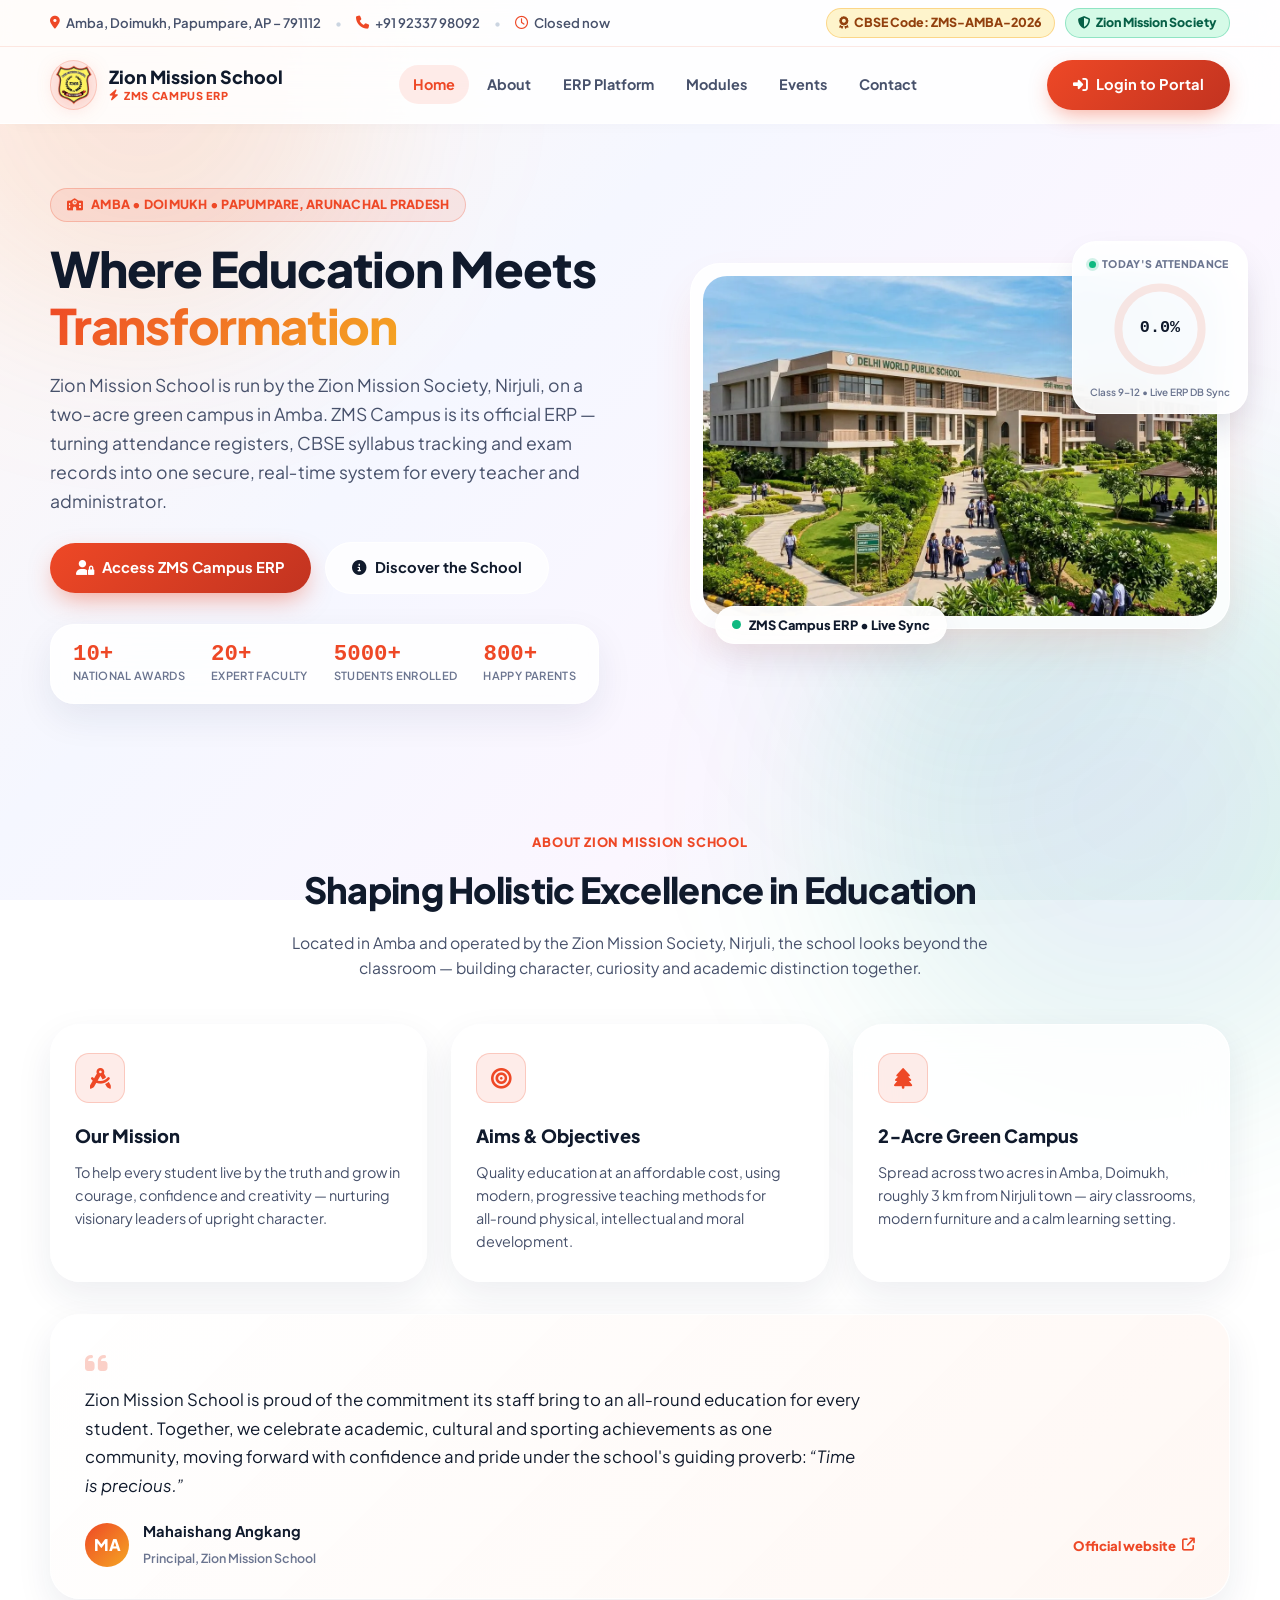
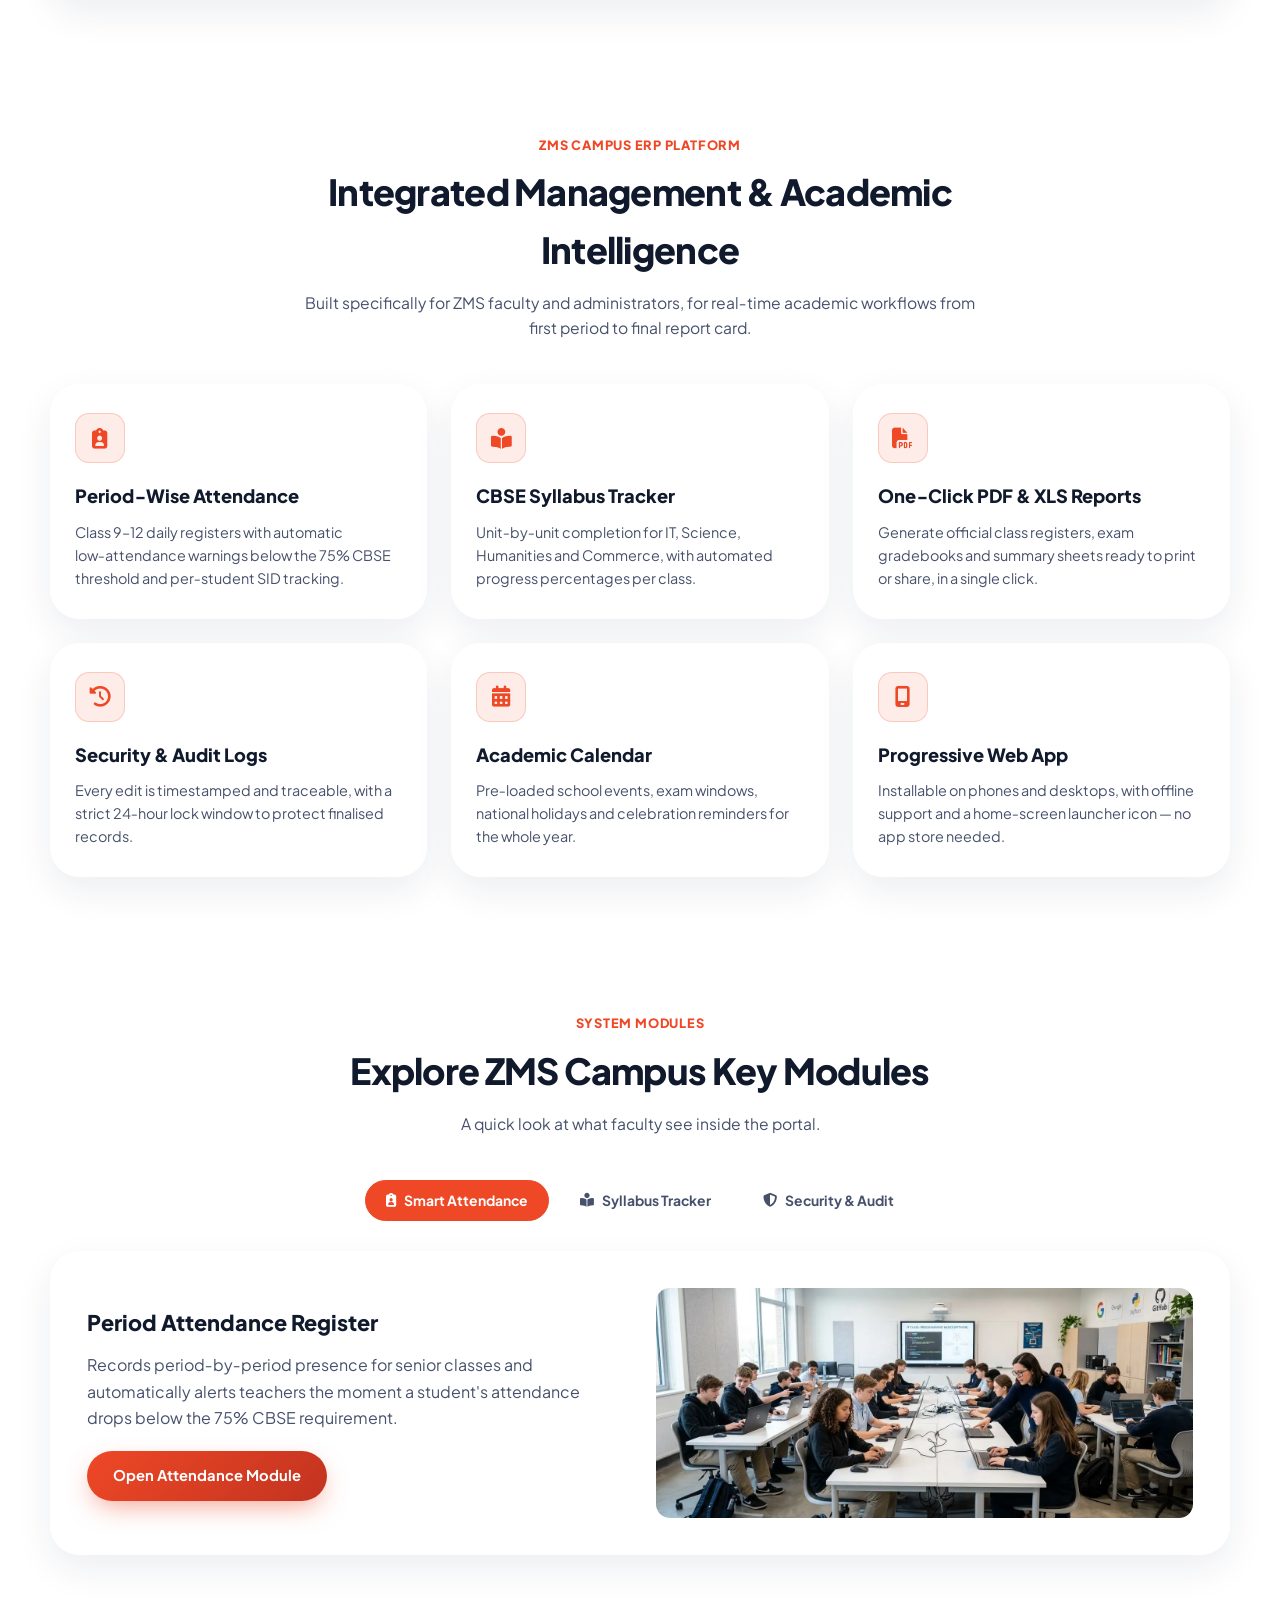
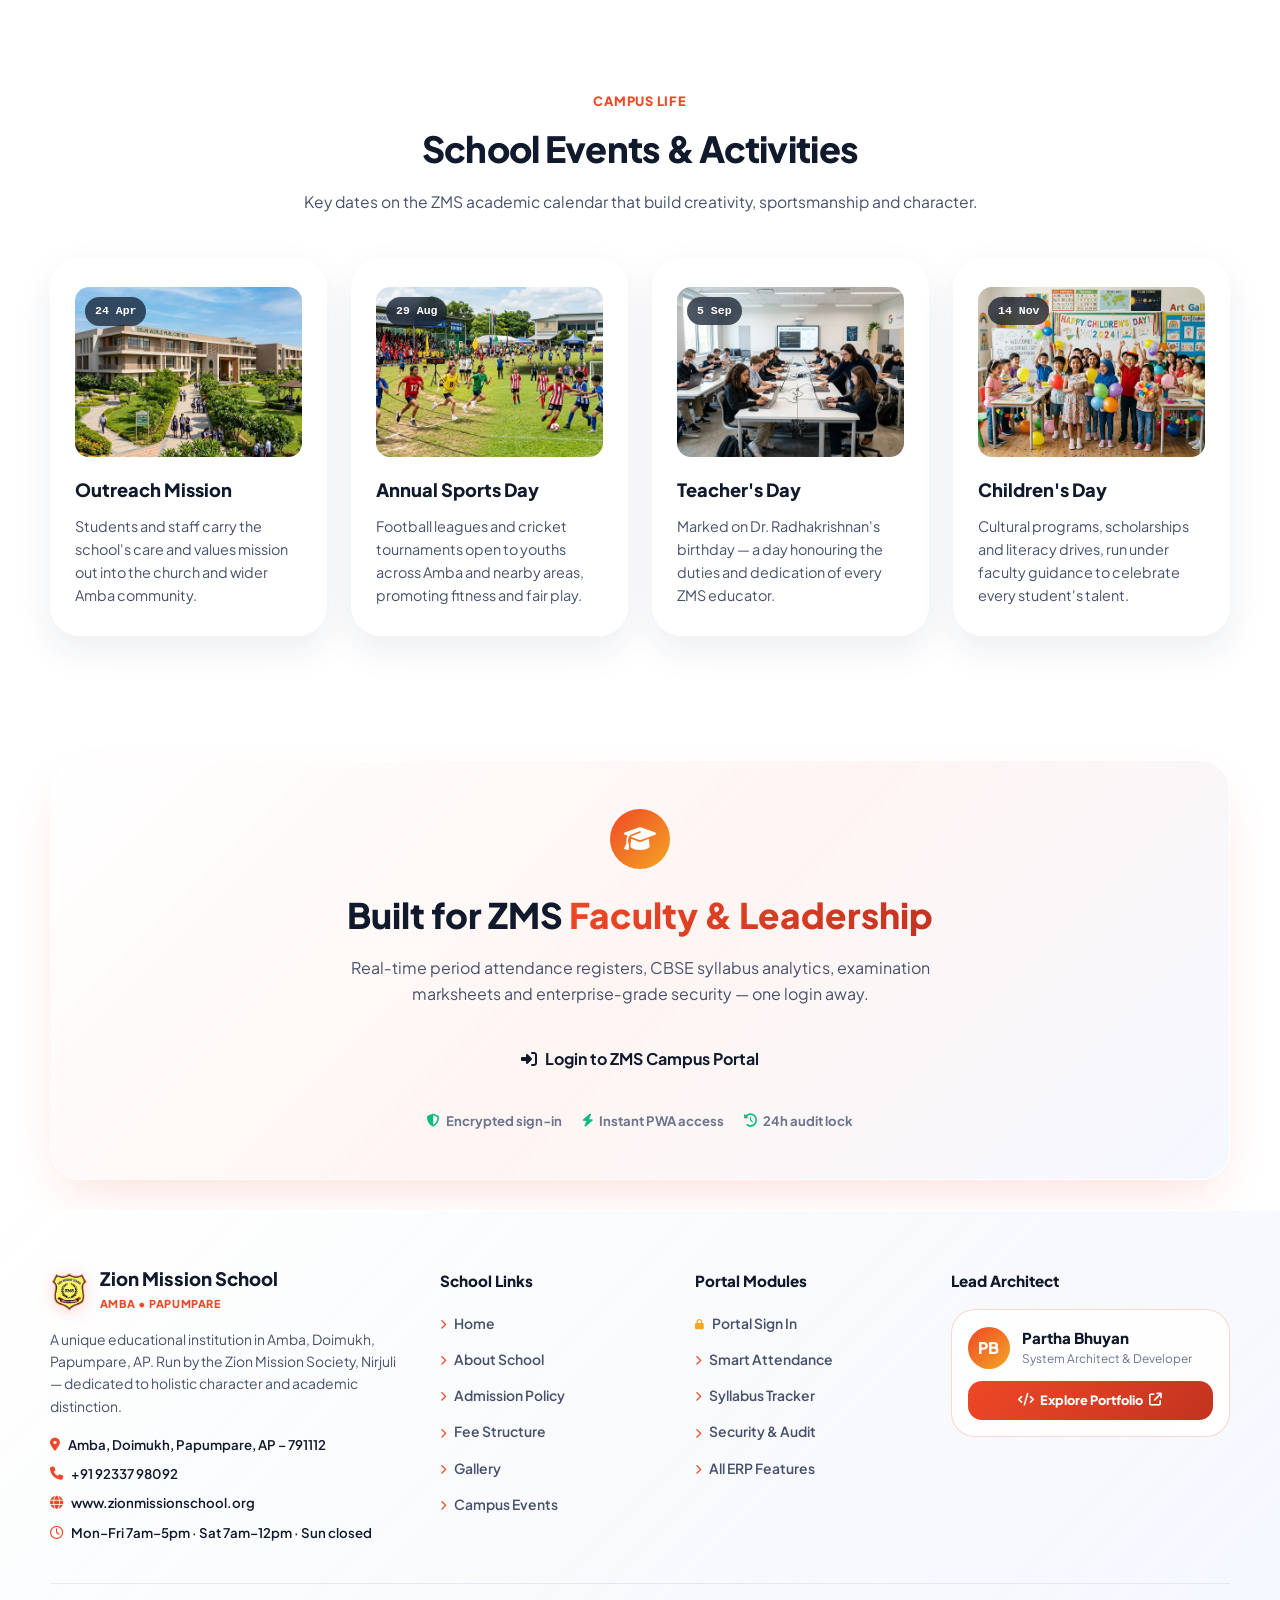
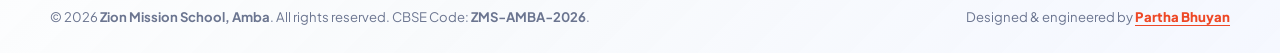
==== commit 6bb605cc: "Update attendance snapshot widget for live sync" ====
--- a/index.html
+++ b/index.html
@@ -227,20 +227,21 @@
                 </div>
 
                 <!-- Signature floating snapshot widget -->
-                <div class="erp-snapshot-card" role="img" aria-label="Live snapshot: today's attendance is 96 point 4 percent">
+                <!-- Signature floating snapshot widget (Synced with Live Dashboard API) -->
+                <div class="erp-snapshot-card" role="img" aria-label="Live snapshot: today's attendance rate">
                     <div class="erp-snapshot-head">
                         <span class="erp-snapshot-dot"></span> Today's Attendance
                     </div>
                     <div class="erp-snapshot-ring">
                         <svg viewBox="0 0 120 120" class="ring-svg">
                             <circle cx="60" cy="60" r="52" class="ring-track"></circle>
-                            <circle cx="60" cy="60" r="52" class="ring-value" data-ring="96.4"></circle>
+                            <circle cx="60" cy="60" r="52" class="ring-value" id="heroAttendanceRing" data-ring="0.0"></circle>
                         </svg>
                         <div class="erp-snapshot-value">
-                            <span class="ring-number" data-count="96.4" data-decimals="1" data-suffix="%">0%</span>
+                            <span class="ring-number" id="heroAttendanceVal" data-count="0.0" data-decimals="1" data-suffix="%">0.0%</span>
                         </div>
                     </div>
-                    <div class="erp-snapshot-foot">Class 9–12 • Updated 2 min ago</div>
+                    <div class="erp-snapshot-foot">Class 9–12 • Live ERP DB Sync</div>
                 </div>
             </div>
         </div>
--- a/style.css
+++ b/style.css
@@ -1,53 +1,53 @@
 /* ==========================================================================
-   Zion Mission School, Amba — Official Landing Page & ERP Portal
-   Theme: Glassmorphism Light Gradient — 100% Fully Responsive (All Devices)
+   ZMS Campus — Zion Mission School, Amba
+   Glassmorphism Light Gradient Theme · Fully Responsive · Motion-aware
    Developer: Partha Bhuyan (https://parthbhuyan.github.io/)
    ========================================================================== */
 
 :root {
+    /* Brand palette — drawn from the ZMS crest (red shield / gold rim / green laurel) */
     --brand-red: #EE4826;
     --brand-red-dark: #C23320;
-    --brand-red-glow: rgba(238, 72, 38, 0.45);
-    --brand-gold: #F59E0B;
+    --brand-gold: #F5A623;
     --brand-emerald: #10B981;
     --brand-indigo: #6366F1;
-    
-    --bg-gradient: linear-gradient(135deg, #FFF5F2 0%, #F4F7FF 40%, #FAF5FF 70%, #F0FDF4 100%);
-    --glass-surface: rgba(255, 255, 255, 0.85);
+
+    --bg-gradient: linear-gradient(135deg, #FFF6F3 0%, #F5F7FF 38%, #FBF6FF 68%, #F1FDF7 100%);
+    --glass-surface: rgba(255, 255, 255, 0.82);
     --glass-surface-hover: rgba(255, 255, 255, 0.96);
-    --glass-border: rgba(255, 255, 255, 0.95);
-    
-    --text-primary: #0F172A;
-    --text-secondary: #475569;
-    --text-muted: #64748B;
-    
+    --glass-border: rgba(255, 255, 255, 0.9);
+
+    --text-primary: #101A2C;
+    --text-secondary: #47516B;
+    --text-muted: #6B7590;
+
+    --font-display: 'Plus Jakarta Sans', -apple-system, BlinkMacSystemFont, 'Segoe UI', Roboto, sans-serif;
+    --font-mono: 'JetBrains Mono', 'SFMono-Regular', Consolas, monospace;
+
     --radius-sm: 8px;
     --radius-md: 14px;
     --radius-lg: 24px;
-    --radius-xl: 32px;
+    --radius-xl: 30px;
     --radius-pill: 9999px;
-    
-    --shadow-glass: 0 14px 36px 0 rgba(31, 38, 135, 0.08);
+
+    --shadow-glass: 0 14px 36px 0 rgba(31, 38, 80, 0.08);
     --shadow-hover: 0 24px 50px -10px rgba(238, 72, 38, 0.22);
-    --shadow-btn: 0 10px 28px -4px rgba(238, 72, 38, 0.45);
-    
-    --transition: all 0.3s cubic-bezier(0.16, 1, 0.3, 1);
-}
-
-/* Reset & Base Setup */
-*, *::before, *::after {
-    box-sizing: border-box;
-    margin: 0;
-    padding: 0;
-}
-
-html {
-    scroll-behavior: smooth;
-    font-size: 16px;
-}
+    --shadow-btn: 0 10px 26px -6px rgba(238, 72, 38, 0.5);
+
+    --ease: cubic-bezier(0.16, 1, 0.3, 1);
+    --transition: all 0.3s var(--ease);
+
+    --nav-h: 76px;
+    --topbar-h: 40px;
+}
+
+/* ---------- Reset ---------- */
+*, *::before, *::after { box-sizing: border-box; margin: 0; padding: 0; }
+
+html { scroll-behavior: smooth; font-size: 16px; }
 
 body {
-    font-family: 'Plus Jakarta Sans', -apple-system, BlinkMacSystemFont, 'Segoe UI', Roboto, sans-serif;
+    font-family: var(--font-display);
     color: var(--text-primary);
     background: var(--bg-gradient);
     background-attachment: fixed;
@@ -56,7 +56,128 @@
     -webkit-font-smoothing: antialiased;
 }
 
-/* Ambient Glow Orbs */
+img { max-width: 100%; display: block; }
+button { font-family: inherit; }
+a { color: inherit; }
+
+:focus-visible {
+    outline: 2.5px solid var(--brand-red);
+    outline-offset: 3px;
+    border-radius: 6px;
+}
+
+.skip-link {
+    position: absolute;
+    left: -999px;
+    top: auto;
+    background: #fff;
+    color: var(--brand-red);
+    font-weight: 800;
+    padding: 10px 18px;
+    border-radius: var(--radius-md);
+    z-index: 3000;
+}
+.skip-link:focus {
+    left: 16px;
+    top: 16px;
+}
+
+.container {
+    width: 100%;
+    max-width: 1220px;
+    margin: 0 auto;
+    padding: 0 20px;
+}
+
+.mono { font-family: var(--font-mono); }
+.gold { color: var(--brand-gold) !important; }
+.muted { color: var(--text-muted); }
+
+/* ==========================================================================
+   🌀 PRELOADER
+   ========================================================================== */
+#preloader {
+    position: fixed;
+    inset: 0;
+    z-index: 4000;
+    display: flex;
+    align-items: center;
+    justify-content: center;
+    background: linear-gradient(135deg, #FFF6F3 0%, #F5F7FF 45%, #F1FDF7 100%);
+    transition: opacity 0.5s var(--ease), visibility 0.5s var(--ease);
+}
+
+#preloader.preloader-hide {
+    opacity: 0;
+    visibility: hidden;
+    pointer-events: none;
+}
+
+.preloader-inner {
+    display: flex;
+    flex-direction: column;
+    align-items: center;
+    gap: 18px;
+}
+
+.preloader-ring-wrap {
+    position: relative;
+    width: 92px;
+    height: 92px;
+    display: flex;
+    align-items: center;
+    justify-content: center;
+}
+
+.preloader-ring-wrap svg {
+    position: absolute;
+    inset: 0;
+    width: 100%;
+    height: 100%;
+    animation: spin 1.1s linear infinite;
+}
+
+.preloader-ring-wrap svg circle {
+    fill: none;
+    stroke-width: 5;
+    stroke-linecap: round;
+}
+
+.preloader-ring-wrap svg circle.track {
+    stroke: rgba(238, 72, 38, 0.14);
+}
+
+.preloader-ring-wrap svg circle.arc {
+    stroke: var(--brand-red);
+    stroke-dasharray: 130 260;
+}
+
+.preloader-logo {
+    width: 52px;
+    height: 55px;
+    filter: drop-shadow(0 4px 10px rgba(238, 72, 38, 0.3));
+    animation: pulseLogo 1.6s ease-in-out infinite;
+}
+
+.preloader-word {
+    font-size: 0.82rem;
+    font-weight: 800;
+    letter-spacing: 0.08em;
+    text-transform: uppercase;
+    color: var(--text-secondary);
+}
+
+.preloader-word span { color: var(--brand-red); }
+
+@keyframes spin { to { transform: rotate(360deg); } }
+@keyframes pulseLogo {
+    0%, 100% { transform: scale(1); }
+    50% { transform: scale(0.92); }
+}
+
+/* ==========================================================================
+   🌟 AMBIENT MESH ORBS
+   ========================================================================== */
 .orb {
     position: fixed;
     border-radius: 50%;
@@ -64,32 +185,21 @@
     pointer-events: none;
     z-index: -1;
 }
-
 .orb-1 {
-    top: -150px;
-    left: -100px;
-    width: 500px;
-    height: 500px;
-    background: radial-gradient(circle, rgba(238, 72, 38, 0.15) 0%, rgba(245, 158, 11, 0.1) 60%, transparent 80%);
-}
-
+    top: -160px; left: -110px; width: 500px; height: 500px;
+    background: radial-gradient(circle, rgba(238, 72, 38, 0.16) 0%, rgba(245, 166, 35, 0.1) 60%, transparent 80%);
+}
 .orb-2 {
-    bottom: -200px;
-    right: -150px;
-    width: 600px;
-    height: 600px;
-    background: radial-gradient(circle, rgba(99, 102, 241, 0.15) 0%, rgba(16, 185, 129, 0.1) 60%, transparent 80%);
-}
-
-.container {
-    width: 100%;
-    max-width: 1220px;
-    margin: 0 auto;
-    padding: 0 20px;
-}
-
-/* ==========================================================================
-   🌟 TOP CONTACT HEADER RIBBON
+    bottom: -220px; right: -160px; width: 620px; height: 620px;
+    background: radial-gradient(circle, rgba(99, 102, 241, 0.14) 0%, rgba(16, 185, 129, 0.1) 60%, transparent 80%);
+}
+.orb-3 {
+    top: 45%; left: 60%; width: 420px; height: 420px;
+    background: radial-gradient(circle, rgba(16, 185, 129, 0.1) 0%, transparent 75%);
+}
+
+/* ==========================================================================
+   🌟 TOP UTILITY RIBBON
    ========================================================================== */
 .top-header-bar {
     background: rgba(255, 255, 255, 0.85);
@@ -101,22 +211,15 @@
     position: relative;
     z-index: 1001;
 }
-
 .top-header-inner {
     display: flex;
     align-items: center;
     justify-content: space-between;
     flex-wrap: wrap;
     gap: 10px;
-}
-
-.top-header-left {
-    display: flex;
-    align-items: center;
-    gap: 14px;
-    flex-wrap: wrap;
-}
-
+    row-gap: 6px;
+}
+.top-header-left { display: flex; align-items: center; gap: 14px; flex-wrap: wrap; row-gap: 6px; }
 .header-info-item {
     display: inline-flex;
     align-items: center;
@@ -124,99 +227,61 @@
     color: var(--text-secondary);
     font-weight: 600;
     white-space: nowrap;
-}
-
-.header-info-item i {
-    color: var(--brand-red);
-}
-
-.header-info-item a {
-    color: var(--text-primary);
     text-decoration: none;
-    font-weight: 700;
-}
-
-.header-dot-divider {
-    color: #CBD5E1;
-}
-
-.top-header-right {
-    display: flex;
-    align-items: center;
-    gap: 10px;
-    flex-wrap: wrap;
-}
-
-.cbse-gold-badge {
+}
+.header-info-item i { color: var(--brand-red); }
+.header-info-item:is(a):hover { color: var(--brand-red); }
+.header-dot-divider { color: #CBD5E1; }
+.top-header-right { display: flex; align-items: center; gap: 10px; flex-wrap: wrap; }
+
+.cbse-gold-badge, .society-emerald-badge {
     display: inline-flex;
     align-items: center;
     gap: 6px;
     padding: 4px 12px;
     border-radius: var(--radius-pill);
+    font-weight: 800;
+    font-size: 0.78rem;
+    white-space: nowrap;
+}
+.cbse-gold-badge {
     background: rgba(254, 243, 199, 0.9);
     border: 1px solid rgba(245, 158, 11, 0.35);
     color: #92400E;
-    font-weight: 800;
-    font-size: 0.78rem;
-    white-space: nowrap;
-}
-
+}
 .society-emerald-badge {
-    display: inline-flex;
-    align-items: center;
-    gap: 6px;
-    padding: 4px 12px;
-    border-radius: var(--radius-pill);
     background: rgba(209, 250, 229, 0.9);
     border: 1px solid rgba(16, 185, 129, 0.35);
     color: #065F46;
-    font-weight: 800;
-    font-size: 0.78rem;
-    white-space: nowrap;
-}
-
-/* ==========================================================================
-   🌟 GLASS NAVIGATION HEADER & MOBILE DRAWER
+}
+
+/* ==========================================================================
+   🌟 GLASS NAVIGATION
    ========================================================================== */
 .navbar {
     position: sticky;
     top: 0;
     z-index: 1000;
-    background: rgba(255, 255, 255, 0.88);
-    backdrop-filter: blur(24px);
-    -webkit-backdrop-filter: blur(24px);
+    background: rgba(255, 255, 255, 0.86);
+    backdrop-filter: blur(22px);
+    -webkit-backdrop-filter: blur(22px);
     border-bottom: 1px solid rgba(255, 255, 255, 0.95);
-    box-shadow: 0 8px 25px -10px rgba(0, 0, 0, 0.05);
-    transition: var(--transition);
-}
-
-.navbar::after {
-    content: '';
-    position: absolute;
-    bottom: -1px;
-    left: 50%;
-    transform: translateX(-50%);
-    width: 70%;
-    height: 1.5px;
-    background: linear-gradient(90deg, transparent 0%, rgba(238, 72, 38, 0.6) 50%, transparent 100%);
-    pointer-events: none;
-}
-
+    box-shadow: 0 6px 20px -12px rgba(16, 24, 60, 0.06);
+    transition: box-shadow 0.3s var(--ease), background 0.3s var(--ease);
+}
+.navbar.is-scrolled {
+    box-shadow: 0 12px 30px -12px rgba(16, 24, 60, 0.14);
+    background: rgba(255, 255, 255, 0.94);
+}
 .navbar-inner {
     display: flex;
     align-items: center;
     justify-content: space-between;
-    height: 76px;
-}
-
-.brand-group {
-    display: flex;
-    align-items: center;
-    gap: 12px;
-    text-decoration: none;
-    min-width: 0;
-}
-
+    gap: 16px;
+    height: var(--nav-h);
+}
+
+.brand-group { display: flex; align-items: center; gap: 12px; text-decoration: none; min-width: 0; flex-shrink: 1; }
 .brand-logo-wrapper {
     padding: 3px;
     border-radius: 50%;
@@ -226,45 +291,35 @@
     align-items: center;
     justify-content: center;
     flex-shrink: 0;
-}
-
-.brand-logo {
-    height: 42px;
-    width: auto;
-    filter: drop-shadow(0 4px 10px rgba(238, 72, 38, 0.25));
-}
-
-.brand-text {
-    min-width: 0;
-}
-
-.brand-text h1 {
-    font-size: 1.15rem;
+    line-height: 0;
+}
+.brand-logo { height: 42px; width: auto; filter: drop-shadow(0 4px 10px rgba(238, 72, 38, 0.25)); }
+.brand-text { display: flex; flex-direction: column; min-width: 0; overflow: hidden; }
+.brand-name {
+    font-size: 1.12rem;
     font-weight: 800;
     color: var(--text-primary);
-    line-height: 1.15;
+    line-height: 1.2;
     white-space: nowrap;
     overflow: hidden;
     text-overflow: ellipsis;
 }
-
-.brand-text p {
-    font-size: 0.7rem;
+.brand-tag {
+    display: inline-flex;
+    align-items: center;
+    gap: 4px;
+    font-size: 0.68rem;
     color: var(--brand-red);
     font-weight: 800;
-    letter-spacing: 0.05em;
+    letter-spacing: 0.06em;
     text-transform: uppercase;
     white-space: nowrap;
 }
 
-.nav-links {
-    display: flex;
-    align-items: center;
-    gap: 6px;
-    list-style: none;
-}
-
+.nav-links { display: flex; align-items: center; gap: 4px; list-style: none; flex-wrap: nowrap; }
 .nav-link-item {
+    position: relative;
+    display: inline-block;
     color: var(--text-secondary);
     text-decoration: none;
     font-size: 0.9rem;
@@ -272,36 +327,31 @@
     padding: 8px 14px;
     border-radius: var(--radius-pill);
     transition: var(--transition);
-}
-
-.nav-link-item:hover {
-    color: var(--brand-red);
-    background: rgba(238, 72, 38, 0.08);
-}
+    white-space: nowrap;
+}
+.nav-link-item:hover { color: var(--brand-red); background: rgba(238, 72, 38, 0.08); }
+.nav-link-item.active-link { color: var(--brand-red); background: rgba(238, 72, 38, 0.1); }
+
+.navbar-actions { display: flex; align-items: center; gap: 10px; flex-shrink: 0; }
 
 .wow-login-btn {
     display: inline-flex;
     align-items: center;
     justify-content: center;
     gap: 8px;
-    padding: 11px 24px;
+    padding: 11px 22px;
     border-radius: var(--radius-pill);
     background: linear-gradient(135deg, #EE4826 0%, #C23320 100%);
     color: #FFFFFF;
-    font-size: 0.9rem;
+    font-size: 0.88rem;
     font-weight: 800;
     text-decoration: none;
-    box-shadow: 0 8px 24px -4px rgba(238, 72, 38, 0.45);
-    transition: var(--transition);
+    box-shadow: 0 8px 22px -6px rgba(238, 72, 38, 0.5);
+    transition: transform 0.25s var(--ease), box-shadow 0.25s var(--ease);
     white-space: nowrap;
 }
-
-.wow-login-btn:hover {
-    transform: translateY(-2px);
-    box-shadow: 0 14px 30px -4px rgba(238, 72, 38, 0.6);
-}
-
-/* Mobile Toggle Hamburger */
+.wow-login-btn:hover { transform: translateY(-2px); box-shadow: 0 14px 28px -6px rgba(238, 72, 38, 0.6); }
+
 .mobile-toggle-btn {
     display: none;
     width: 44px;
@@ -310,39 +360,33 @@
     background: rgba(238, 72, 38, 0.08);
     border: 1px solid rgba(238, 72, 38, 0.2);
     color: var(--brand-red);
-    font-size: 1.2rem;
+    font-size: 1.15rem;
     cursor: pointer;
     align-items: center;
     justify-content: center;
-}
-
-/* Mobile Navigation Drawer */
+    flex-shrink: 0;
+}
+
 .mobile-nav-drawer {
     display: none;
     position: absolute;
-    top: 76px;
+    top: 100%;
     left: 0;
     width: 100%;
     background: rgba(255, 255, 255, 0.98);
     backdrop-filter: blur(24px);
     -webkit-backdrop-filter: blur(24px);
     border-bottom: 1.5px solid var(--glass-border);
-    box-shadow: 0 20px 40px rgba(0, 0, 0, 0.1);
-    padding: 20px 24px;
+    box-shadow: 0 20px 40px rgba(16, 24, 60, 0.12);
+    padding: 18px 20px;
     flex-direction: column;
-    gap: 14px;
+    gap: 10px;
     z-index: 999;
-}
-
-.mobile-nav-drawer.open {
-    display: flex;
-    animation: fadeInDown 0.3s ease forwards;
-}
-
-@keyframes fadeInDown {
-    from { opacity: 0; transform: translateY(-10px); }
-    to { opacity: 1; transform: translateY(0); }
-}
+    max-height: calc(100vh - var(--nav-h));
+    overflow-y: auto;
+}
+.mobile-nav-drawer.open { display: flex; animation: fadeInDown 0.28s var(--ease) forwards; }
+@keyframes fadeInDown { from { opacity: 0; transform: translateY(-8px); } to { opacity: 1; transform: translateY(0); } }
 
 .mobile-nav-link {
     padding: 12px 16px;
@@ -350,30 +394,28 @@
     color: var(--text-primary);
     font-weight: 700;
     text-decoration: none;
-    background: rgba(248, 250, 252, 0.8);
+    background: rgba(248, 250, 252, 0.85);
     border: 1px solid rgba(226, 232, 240, 0.8);
     display: flex;
     align-items: center;
     justify-content: space-between;
 }
-
-.mobile-nav-link i {
-    color: var(--brand-red);
-}
-
-/* ==========================================================================
-   🌟 HERO SECTION (FLUID RESPONSIVE)
-   ========================================================================== */
-.hero-section {
-    padding: 60px 0;
-}
-
-.hero-grid {
-    display: grid;
-    grid-template-columns: 1.1fr 0.9fr;
-    gap: 40px;
-    align-items: center;
-}
+.mobile-nav-link i { color: var(--brand-red); font-size: 0.8rem; }
+.mobile-login-btn { margin-top: 6px; width: 100%; }
+
+/* Nav → drawer switchover: desktop nav + login button need real room
+   next to the logo, so switch well before the content grids reflow. */
+@media (max-width: 1180px) {
+    .nav-links { display: none; }
+    .wow-login-btn { display: none; }
+    .mobile-toggle-btn { display: flex; }
+}
+
+/* ==========================================================================
+   🌟 HERO
+   ========================================================================== */
+.hero-section { padding: 64px 0 60px; overflow: hidden; }
+.hero-grid { display: grid; grid-template-columns: 1.05fr 0.95fr; gap: 44px; align-items: center; }
 
 .badge-tag {
     display: inline-flex;
@@ -384,77 +426,93 @@
     background: rgba(238, 72, 38, 0.1);
     border: 1px solid rgba(238, 72, 38, 0.25);
     color: var(--brand-red);
-    font-size: 0.8rem;
+    font-size: 0.78rem;
     font-weight: 800;
     margin-bottom: 18px;
     text-transform: uppercase;
+    letter-spacing: 0.02em;
     max-width: 100%;
 }
 
 .hero-title {
-    font-size: clamp(2rem, 5vw, 3.1rem);
+    font-size: clamp(2rem, 4.6vw, 3.05rem);
     font-weight: 800;
     color: var(--text-primary);
-    line-height: 1.18;
+    line-height: 1.16;
     letter-spacing: -0.025em;
     margin-bottom: 18px;
     word-break: break-word;
 }
-
 .hero-title span {
     background: linear-gradient(135deg, var(--brand-red) 0%, var(--brand-gold) 100%);
     -webkit-background-clip: text;
+    background-clip: text;
     -webkit-text-fill-color: transparent;
 }
 
 .hero-subtitle {
-    font-size: clamp(0.95rem, 2vw, 1.12rem);
+    font-size: clamp(0.96rem, 1.6vw, 1.1rem);
     color: var(--text-secondary);
-    margin-bottom: 28px;
-    line-height: 1.6;
-}
-
-.hero-actions {
-    display: flex;
-    align-items: center;
-    gap: 14px;
-    flex-wrap: wrap;
-}
+    margin-bottom: 26px;
+    line-height: 1.65;
+    max-width: 560px;
+}
+
+.hero-actions { display: flex; align-items: center; gap: 14px; flex-wrap: wrap; margin-bottom: 30px; }
 
 .btn {
     display: inline-flex;
     align-items: center;
     justify-content: center;
     gap: 8px;
-    padding: 12px 24px;
+    padding: 13px 26px;
     border-radius: var(--radius-pill);
     font-size: 0.92rem;
     font-weight: 700;
     text-decoration: none;
     cursor: pointer;
-    transition: var(--transition);
+    transition: transform 0.25s var(--ease), box-shadow 0.25s var(--ease), background 0.25s var(--ease);
     border: none;
     outline: none;
 }
-
 .btn-primary {
     background: linear-gradient(135deg, var(--brand-red) 0%, var(--brand-red-dark) 100%);
     color: #FFFFFF;
     box-shadow: var(--shadow-btn);
 }
-
-.btn-primary:hover {
-    transform: translateY(-2px);
-    box-shadow: 0 14px 32px -4px rgba(238, 72, 38, 0.55);
-}
-
+.btn-primary:hover { transform: translateY(-2px); box-shadow: 0 16px 32px -6px rgba(238, 72, 38, 0.55); }
 .btn-glass {
     background: rgba(255, 255, 255, 0.75);
     color: var(--text-primary);
     border: 1px solid var(--glass-border);
     backdrop-filter: blur(12px);
 }
-
+.btn-glass:hover { transform: translateY(-2px); background: rgba(255, 255, 255, 0.92); }
+
+.hero-stats {
+    display: grid;
+    grid-template-columns: repeat(4, auto);
+    gap: 26px;
+    padding: 18px 22px;
+    background: var(--glass-surface);
+    border: 1px solid var(--glass-border);
+    border-radius: var(--radius-lg);
+    backdrop-filter: blur(18px);
+    box-shadow: var(--shadow-glass);
+    width: fit-content;
+    max-width: 100%;
+}
+.hero-stat { display: flex; flex-direction: column; gap: 2px; }
+.stat-number {
+    font-family: var(--font-mono);
+    font-size: 1.4rem;
+    font-weight: 700;
+    color: var(--brand-red);
+    line-height: 1;
+}
+.stat-label { font-size: 0.7rem; color: var(--text-muted); font-weight: 600; text-transform: uppercase; letter-spacing: 0.03em; }
+
+.hero-visual { position: relative; }
 .hero-image-frame {
     position: relative;
     border-radius: var(--radius-xl);
@@ -464,19 +522,13 @@
     padding: 12px;
     box-shadow: 0 20px 50px -15px rgba(238, 72, 38, 0.18);
 }
-
-.hero-img {
-    width: 100%;
-    height: 320px;
-    object-fit: cover;
-    border-radius: var(--radius-lg);
-}
+.hero-img { width: 100%; height: 340px; object-fit: cover; border-radius: var(--radius-lg); }
 
 .hero-live-badge {
     position: absolute;
     bottom: -16px;
-    left: 20px;
-    background: rgba(255, 255, 255, 0.95);
+    left: 24px;
+    background: rgba(255, 255, 255, 0.96);
     backdrop-filter: blur(16px);
     border: 1px solid var(--glass-border);
     padding: 8px 16px;
@@ -485,65 +537,70 @@
     display: flex;
     align-items: center;
     gap: 8px;
-    font-size: 0.82rem;
+    font-size: 0.8rem;
     font-weight: 800;
     color: var(--text-primary);
 }
-
-.live-dot {
-    width: 9px;
-    height: 9px;
-    background-color: var(--brand-emerald);
-    border-radius: 50%;
-    animation: blinkDot 1.5s infinite;
-}
-
-@keyframes blinkDot {
-    0%, 100% { opacity: 1; transform: scale(1); }
-    50% { opacity: 0.4; transform: scale(0.8); }
-}
-
-/* ==========================================================================
-   🌟 SECTIONS & GRID RESPONSIVENESS
-   ========================================================================== */
-.section {
-    padding: 70px 0;
-}
-
-.section-header {
-    text-align: center;
-    max-width: 700px;
-    margin: 0 auto 44px auto;
-}
-
-.section-tag {
-    color: var(--brand-red);
-    font-weight: 800;
-    font-size: 0.82rem;
+.live-dot { width: 9px; height: 9px; background-color: var(--brand-emerald); border-radius: 50%; animation: blinkDot 1.6s infinite; }
+@keyframes blinkDot { 0%, 100% { opacity: 1; transform: scale(1); } 50% { opacity: 0.35; transform: scale(0.75); } }
+
+/* Signature floating ERP snapshot widget */
+.erp-snapshot-card {
+    position: absolute;
+    top: -22px;
+    right: -18px;
+    width: 176px;
+    background: rgba(255, 255, 255, 0.92);
+    border: 1px solid var(--glass-border);
+    border-radius: var(--radius-lg);
+    backdrop-filter: blur(20px);
+    box-shadow: 0 18px 40px -12px rgba(16, 24, 60, 0.22);
+    padding: 14px 16px 12px;
+    animation: floatWidget 5s ease-in-out infinite;
+}
+@keyframes floatWidget { 0%, 100% { transform: translateY(0); } 50% { transform: translateY(-8px); } }
+
+.erp-snapshot-head {
+    display: flex;
+    align-items: center;
+    gap: 6px;
+    font-size: 0.66rem;
+    font-weight: 800;
+    color: var(--text-muted);
     text-transform: uppercase;
-    letter-spacing: 0.06em;
+    letter-spacing: 0.03em;
     margin-bottom: 8px;
-    display: block;
-}
-
-.section-title {
-    font-size: clamp(1.6rem, 4vw, 2.3rem);
-    font-weight: 800;
-    color: var(--text-primary);
-    letter-spacing: -0.02em;
-    margin-bottom: 12px;
-}
-
-.section-desc {
-    font-size: 0.98rem;
-    color: var(--text-secondary);
-}
-
-.glass-grid {
-    display: grid;
-    grid-template-columns: repeat(3, 1fr);
-    gap: 24px;
-}
+}
+.erp-snapshot-dot { width: 7px; height: 7px; border-radius: 50%; background: var(--brand-emerald); box-shadow: 0 0 0 3px rgba(16,185,129,0.18); }
+
+.erp-snapshot-ring { position: relative; width: 96px; height: 96px; margin: 0 auto; }
+.ring-svg { width: 100%; height: 100%; transform: rotate(-90deg); }
+.ring-track { stroke: rgba(238, 72, 38, 0.12); stroke-width: 10; fill: none; }
+.ring-value {
+    stroke: var(--brand-red);
+    stroke-width: 10;
+    fill: none;
+    stroke-linecap: round;
+    stroke-dasharray: 326.7;
+    stroke-dashoffset: 326.7;
+    transition: stroke-dashoffset 1.4s var(--ease);
+}
+.erp-snapshot-value { position: absolute; inset: 0; display: flex; align-items: center; justify-content: center; }
+.ring-number { font-family: var(--font-mono); font-weight: 700; font-size: 1.05rem; color: var(--text-primary); }
+.erp-snapshot-foot { text-align: center; font-size: 0.62rem; color: var(--text-muted); margin-top: 8px; font-weight: 600; }
+
+/* ==========================================================================
+   🌟 SECTIONS & CARDS
+   ========================================================================== */
+.section { padding: 68px 0; }
+.section-header { text-align: center; max-width: 700px; margin: 0 auto 44px auto; }
+.section-tag { color: var(--brand-red); font-weight: 800; font-size: 0.8rem; text-transform: uppercase; letter-spacing: 0.06em; margin-bottom: 8px; display: block; }
+.section-title { font-size: clamp(1.6rem, 3.6vw, 2.25rem); font-weight: 800; color: var(--text-primary); letter-spacing: -0.02em; margin-bottom: 12px; }
+.section-desc { font-size: 0.98rem; color: var(--text-secondary); }
+
+.glass-grid { display: grid; grid-template-columns: repeat(3, 1fr); gap: 24px; }
+.glass-grid.three-up { grid-template-columns: repeat(3, 1fr); }
+.glass-grid.four-up { grid-template-columns: repeat(4, 1fr); }
 
 .glass-card {
     background: var(--glass-surface);
@@ -552,9 +609,8 @@
     border-radius: var(--radius-xl);
     padding: 28px 24px;
     box-shadow: var(--shadow-glass);
-    transition: var(--transition);
-}
-
+    transition: transform 0.35s var(--ease), background 0.35s var(--ease), border-color 0.35s var(--ease), box-shadow 0.35s var(--ease);
+}
 .glass-card:hover {
     transform: translateY(-6px);
     background: var(--glass-surface-hover);
@@ -562,352 +618,357 @@
     box-shadow: var(--shadow-hover);
 }
 
-.glass-card-img-wrapper {
-    position: relative;
-    border-radius: var(--radius-md);
-    overflow: hidden;
-    margin-bottom: 18px;
-    height: 170px;
-}
-
-.glass-card-img {
-    width: 100%;
-    height: 100%;
-    object-fit: cover;
-    transition: var(--transition);
-}
-
 .glass-icon-box {
-    width: 50px;
-    height: 50px;
+    width: 50px; height: 50px;
     border-radius: var(--radius-md);
     background: rgba(238, 72, 38, 0.1);
     border: 1px solid rgba(238, 72, 38, 0.22);
     color: var(--brand-red);
-    display: flex;
-    align-items: center;
-    justify-content: center;
+    display: flex; align-items: center; justify-content: center;
     font-size: 1.3rem;
     margin-bottom: 18px;
 }
-
-.glass-card-title {
-    font-size: 1.18rem;
-    font-weight: 800;
-    color: var(--text-primary);
-    margin-bottom: 10px;
-}
-
-.glass-card-text {
-    font-size: 0.9rem;
-    color: var(--text-secondary);
-    line-height: 1.6;
-}
-
-/* System Tabs */
-.tabs-header {
-    display: flex;
-    align-items: center;
-    justify-content: center;
-    gap: 10px;
-    margin-bottom: 32px;
-    flex-wrap: wrap;
-}
-
+.glass-card-title { font-size: 1.14rem; font-weight: 800; color: var(--text-primary); margin-bottom: 10px; }
+.glass-card-text { font-size: 0.9rem; color: var(--text-secondary); line-height: 1.6; }
+
+.glass-card-img-wrapper { position: relative; border-radius: var(--radius-md); overflow: hidden; margin-bottom: 18px; height: 170px; }
+.glass-card-img { width: 100%; height: 100%; object-fit: cover; transition: transform 0.5s var(--ease); }
+.event-card:hover .glass-card-img { transform: scale(1.06); }
+
+.event-date-badge {
+    position: absolute;
+    top: 10px;
+    left: 10px;
+    background: rgba(16, 26, 44, 0.72);
+    color: #fff;
+    font-family: var(--font-mono);
+    font-weight: 700;
+    font-size: 0.72rem;
+    padding: 5px 10px;
+    border-radius: var(--radius-pill);
+    backdrop-filter: blur(6px);
+}
+
+/* Principal card */
+.principal-card {
+    margin-top: 32px;
+    position: relative;
+    background: linear-gradient(135deg, rgba(255,255,255,0.9) 0%, rgba(255,247,243,0.94) 100%);
+    border: 1px solid var(--glass-border);
+    border-radius: var(--radius-xl);
+    padding: 36px 34px 28px;
+    box-shadow: var(--shadow-glass);
+}
+.principal-quote-icon { color: rgba(238, 72, 38, 0.25); font-size: 1.6rem; margin-bottom: 10px; }
+.principal-message { font-size: 1.05rem; color: var(--text-primary); line-height: 1.7; max-width: 780px; margin-bottom: 20px; }
+.principal-byline { display: flex; align-items: center; gap: 14px; flex-wrap: wrap; }
+.principal-avatar {
+    width: 44px; height: 44px; border-radius: 50%;
+    background: linear-gradient(135deg, var(--brand-red) 0%, var(--brand-gold) 100%);
+    color: #fff; font-weight: 800; display: flex; align-items: center; justify-content: center; flex-shrink: 0;
+}
+.principal-byline strong { display: block; font-size: 0.92rem; color: var(--text-primary); }
+.principal-byline small { color: var(--text-muted); font-size: 0.78rem; font-weight: 600; }
+.principal-link {
+    margin-left: auto;
+    font-size: 0.82rem;
+    font-weight: 800;
+    color: var(--brand-red);
+    text-decoration: none;
+    display: inline-flex;
+    align-items: center;
+    gap: 6px;
+}
+.principal-link:hover { text-decoration: underline; }
+
+/* ==========================================================================
+   🌟 MODULE TABS
+   ========================================================================== */
+.tabs-wrap { max-width: 100%; }
+.tabs-header { display: flex; align-items: center; justify-content: center; gap: 10px; margin-bottom: 30px; flex-wrap: wrap; }
 .tab-btn {
-    padding: 10px 20px;
+    display: inline-flex; align-items: center; gap: 8px;
+    padding: 11px 20px;
     border-radius: var(--radius-pill);
     background: rgba(255, 255, 255, 0.65);
     border: 1px solid var(--glass-border);
     color: var(--text-secondary);
-    font-size: 0.88rem;
+    font-size: 0.87rem;
     font-weight: 700;
     cursor: pointer;
     transition: var(--transition);
 }
-
-.tab-btn.active, .tab-btn:hover {
-    background: var(--brand-red);
-    color: #FFFFFF;
-    border-color: var(--brand-red);
-}
+.tab-btn.active, .tab-btn:hover { background: var(--brand-red); color: #FFFFFF; border-color: var(--brand-red); }
 
 .tab-pane {
-    display: none;
     background: var(--glass-surface);
     backdrop-filter: blur(24px);
     border: 1px solid var(--glass-border);
     border-radius: var(--radius-xl);
     padding: 36px;
     box-shadow: var(--shadow-glass);
-}
-
-.tab-pane.active {
-    display: grid;
+    display: none;
     grid-template-columns: 1fr 1fr;
     gap: 32px;
     align-items: center;
 }
-
-/* CTA Banner */
-.cta-section-wrapper {
-    padding: 60px 0 30px 0;
-}
-
+.tab-pane.active { display: grid; animation: fadeInUp 0.4s var(--ease); }
+@keyframes fadeInUp { from { opacity: 0; transform: translateY(10px); } to { opacity: 1; transform: translateY(0); } }
+
+.tab-copy { display: flex; flex-direction: column; }
+.tab-copy .btn { align-self: flex-start; }
+.tab-title { font-size: 1.35rem; font-weight: 800; margin-bottom: 12px; color: var(--text-primary); }
+.tab-text { color: var(--text-secondary); margin-bottom: 20px; line-height: 1.65; }
+
+.tab-media { position: relative; border-radius: var(--radius-md); overflow: hidden; height: 230px; }
+.tab-media img { width: 100%; height: 100%; object-fit: cover; }
+.tab-media-panel {
+    height: auto;
+    background: rgba(255,255,255,0.85);
+    border: 1px solid var(--glass-border);
+    padding: 22px;
+    display: flex;
+    flex-direction: column;
+    gap: 16px;
+    justify-content: center;
+}
+
+.progress-row { width: 100%; }
+.progress-row-top { display: flex; align-items: center; justify-content: space-between; font-size: 0.85rem; font-weight: 700; color: var(--text-primary); margin-bottom: 8px; }
+.progress-track { height: 8px; border-radius: var(--radius-pill); background: rgba(238, 72, 38, 0.1); overflow: hidden; }
+.progress-fill {
+    height: 100%;
+    border-radius: var(--radius-pill);
+    background: linear-gradient(90deg, var(--brand-gold) 0%, var(--brand-red) 100%);
+    width: 0;
+    transition: width 1.1s var(--ease);
+}
+
+.audit-log { gap: 12px; }
+.audit-row {
+    display: flex; align-items: center; gap: 10px;
+    font-size: 0.85rem; font-weight: 600; color: var(--text-primary);
+    padding: 10px 12px;
+    border-radius: var(--radius-md);
+    background: rgba(255,255,255,0.7);
+    border: 1px solid rgba(226,232,240,0.7);
+}
+.audit-row i { color: var(--brand-emerald); flex-shrink: 0; }
+.audit-row i.fa-lock { color: var(--brand-gold); }
+.audit-row span:nth-child(2) { flex: 1; }
+
+/* ==========================================================================
+   🌟 CTA BANNER
+   ========================================================================== */
+.cta-section-wrapper { padding: 56px 0 30px 0; }
 .wow-cta-card {
-    background: linear-gradient(135deg, rgba(255, 255, 255, 0.88) 0%, rgba(255, 245, 242, 0.96) 50%, rgba(244, 247, 255, 0.88) 100%);
+    background: linear-gradient(135deg, rgba(255,255,255,0.9) 0%, rgba(255,245,242,0.97) 50%, rgba(244,247,255,0.9) 100%);
     backdrop-filter: blur(24px);
-    border: 1.5px solid rgba(255, 255, 255, 0.95);
+    border: 1.5px solid rgba(255,255,255,0.95);
     border-radius: var(--radius-xl);
     padding: 48px 32px;
     box-shadow: 0 20px 50px -15px rgba(238, 72, 38, 0.2);
     text-align: center;
 }
-
 .cta-icon-badge {
-    width: 60px;
-    height: 60px;
-    border-radius: 50%;
+    width: 60px; height: 60px; border-radius: 50%;
     background: linear-gradient(135deg, var(--brand-red) 0%, var(--brand-gold) 100%);
-    color: #FFFFFF;
-    display: flex;
-    align-items: center;
-    justify-content: center;
-    font-size: 1.6rem;
-    margin: 0 auto 18px auto;
-}
-
-.wow-cta-title {
-    font-size: clamp(1.6rem, 4vw, 2.3rem);
-    font-weight: 800;
-    color: var(--text-primary);
-    margin-bottom: 12px;
-}
-
-.wow-cta-title span {
-    background: linear-gradient(135deg, var(--brand-red) 0%, var(--brand-red-dark) 100%);
-    -webkit-background-clip: text;
-    -webkit-text-fill-color: transparent;
-}
-
-.wow-cta-desc {
-    font-size: 1rem;
+    color: #fff; display: flex; align-items: center; justify-content: center;
+    font-size: 1.6rem; margin: 0 auto 18px auto;
+}
+.wow-cta-title { font-size: clamp(1.55rem, 3.6vw, 2.2rem); font-weight: 800; color: var(--text-primary); margin-bottom: 12px; }
+.wow-cta-title span { background: linear-gradient(135deg, var(--brand-red) 0%, var(--brand-red-dark) 100%); -webkit-background-clip: text; background-clip: text; -webkit-text-fill-color: transparent; }
+.wow-cta-desc { font-size: 1rem; color: var(--text-secondary); max-width: 640px; margin: 0 auto 26px auto; }
+.cta-btn-wrapper { margin-bottom: 20px; }
+.wow-portal-btn { padding: 14px 32px; font-size: 1rem; }
+.cta-trust-tags { display: flex; align-items: center; justify-content: center; gap: 20px; font-size: 0.82rem; font-weight: 700; color: var(--text-muted); flex-wrap: wrap; margin-top: 24px; }
+.cta-trust-tags span { display: flex; align-items: center; gap: 6px; }
+.cta-trust-tags i { color: var(--brand-emerald); }
+
+/* ==========================================================================
+   🌟 FOOTER
+   ========================================================================== */
+.site-footer {
+    background: linear-gradient(135deg, rgba(255,255,255,0.9) 0%, rgba(248,250,252,0.97) 50%, rgba(244,247,255,0.9) 100%);
+    backdrop-filter: blur(24px);
+    border-top: 1.5px solid rgba(255,255,255,0.95);
+    padding: 58px 0 26px 0;
     color: var(--text-secondary);
-    max-width: 640px;
-    margin: 0 auto 26px auto;
-}
-
-.wow-portal-btn {
-    padding: 14px 34px;
-    font-size: 1rem;
-    border-radius: var(--radius-pill);
-    background: linear-gradient(135deg, #EE4826 0%, #C23320 100%);
-    color: #FFFFFF;
-    font-weight: 800;
-    box-shadow: 0 12px 30px -4px rgba(238, 72, 38, 0.45);
-}
-
-.cta-trust-tags {
-    display: flex;
-    align-items: center;
-    justify-content: center;
-    gap: 20px;
-    font-size: 0.82rem;
-    font-weight: 700;
-    color: var(--text-muted);
-    flex-wrap: wrap;
-    margin-top: 24px;
-}
-
-.cta-trust-tags span {
-    display: flex;
-    align-items: center;
-    gap: 6px;
-}
-
-.cta-trust-tags i {
-    color: var(--brand-emerald);
-}
-
-/* Footer */
-.site-footer {
-    background: linear-gradient(135deg, rgba(255, 255, 255, 0.88) 0%, rgba(248, 250, 252, 0.96) 50%, rgba(244, 247, 255, 0.88) 100%);
-    backdrop-filter: blur(24px);
-    border-top: 1.5px solid rgba(255, 255, 255, 0.95);
-    padding: 60px 0 28px 0;
-    color: var(--text-secondary);
-}
-
-.footer-grid {
-    display: grid;
-    grid-template-columns: 1.6fr 1fr 1fr 1.3fr;
-    gap: 32px;
-    margin-bottom: 40px;
-}
-
-.footer-brand h3 {
-    color: var(--text-primary);
-    font-size: 1.2rem;
-    font-weight: 800;
-}
-
-.footer-brand p {
-    color: var(--text-secondary);
-    font-size: 0.88rem;
-    margin-bottom: 16px;
-}
-
-.footer-contact-pills {
-    display: flex;
-    flex-direction: column;
-    gap: 8px;
-}
-
-.contact-pill-item {
-    display: flex;
-    align-items: center;
-    gap: 8px;
-    font-size: 0.84rem;
-    color: var(--text-primary);
-    font-weight: 600;
-}
-
-.contact-pill-item i {
-    color: var(--brand-red);
-}
-
-.footer-col h4 {
-    color: var(--text-primary);
-    font-size: 0.96rem;
-    font-weight: 800;
-    margin-bottom: 16px;
-}
-
-.footer-menu {
-    list-style: none;
-    display: flex;
-    flex-direction: column;
-    gap: 10px;
-}
-
-.footer-menu a {
-    color: var(--text-secondary);
-    text-decoration: none;
-    font-size: 0.88rem;
-    font-weight: 600;
-}
-
-.dev-signature-card {
-    background: rgba(255, 255, 255, 0.9);
-    border: 1.5px solid rgba(238, 72, 38, 0.22);
-    border-radius: var(--radius-lg);
-    padding: 16px;
-}
-
-.dev-header {
-    display: flex;
-    align-items: center;
-    gap: 12px;
-    margin-bottom: 12px;
-}
-
+}
+.footer-grid { display: grid; grid-template-columns: 1.6fr 1fr 1fr 1.25fr; gap: 32px; margin-bottom: 40px; }
+
+.footer-brand-head { display: flex; align-items: center; gap: 12px; margin-bottom: 14px; }
+.footer-logo { height: 40px; width: auto; filter: drop-shadow(0 2px 8px rgba(238,72,38,0.25)); }
+.footer-brand h3 { color: var(--text-primary); font-size: 1.16rem; font-weight: 800; line-height: 1.1; }
+.footer-brand-sub { font-size: 0.68rem; color: var(--brand-red); font-weight: 800; letter-spacing: 0.05em; }
+.footer-brand p { color: var(--text-secondary); font-size: 0.87rem; margin-bottom: 16px; }
+
+.footer-contact-pills { display: flex; flex-direction: column; gap: 8px; }
+.contact-pill-item { display: flex; align-items: center; gap: 8px; font-size: 0.83rem; color: var(--text-primary); font-weight: 600; }
+.contact-pill-item i { color: var(--brand-red); flex-shrink: 0; }
+.contact-pill-item a { text-decoration: none; color: var(--text-primary); }
+.contact-pill-item a:hover { color: var(--brand-red); }
+
+.footer-col h4 { color: var(--text-primary); font-size: 0.95rem; font-weight: 800; margin-bottom: 16px; }
+.footer-menu { list-style: none; display: flex; flex-direction: column; gap: 10px; }
+.footer-menu a { color: var(--text-secondary); text-decoration: none; font-size: 0.87rem; font-weight: 600; display: inline-flex; align-items: center; gap: 8px; }
+.footer-menu a:hover { color: var(--brand-red); }
+.footer-menu i { font-size: 10px; color: var(--brand-red); }
+
+.dev-signature-card { background: rgba(255,255,255,0.9); border: 1.5px solid rgba(238,72,38,0.22); border-radius: var(--radius-lg); padding: 16px; }
+.dev-header { display: flex; align-items: center; gap: 12px; margin-bottom: 12px; }
 .dev-avatar-circle {
-    width: 42px;
-    height: 42px;
-    border-radius: 50%;
+    width: 42px; height: 42px; border-radius: 50%;
     background: linear-gradient(135deg, var(--brand-red) 0%, var(--brand-gold) 100%);
-    color: #FFFFFF;
-    font-weight: 800;
-    font-size: 1rem;
-    display: flex;
-    align-items: center;
-    justify-content: center;
-}
-
-.dev-meta h5 {
-    color: var(--text-primary);
-    font-size: 0.95rem;
-    font-weight: 800;
-}
-
-.dev-meta p {
-    color: var(--text-muted);
-    font-size: 0.75rem;
-}
-
+    color: #fff; font-weight: 800; font-size: 1rem;
+    display: flex; align-items: center; justify-content: center; flex-shrink: 0;
+}
+.dev-meta h5 { color: var(--text-primary); font-size: 0.94rem; font-weight: 800; }
+.dev-meta p { color: var(--text-muted); font-size: 0.74rem; }
 .dev-portfolio-btn {
-    display: inline-flex;
-    align-items: center;
-    justify-content: center;
-    gap: 6px;
-    width: 100%;
-    padding: 8px 12px;
+    display: inline-flex; align-items: center; justify-content: center; gap: 6px;
+    width: 100%; padding: 9px 12px;
     border-radius: var(--radius-md);
     background: linear-gradient(135deg, var(--brand-red) 0%, var(--brand-red-dark) 100%);
-    color: #FFFFFF;
-    text-decoration: none;
-    font-size: 0.8rem;
-    font-weight: 800;
-}
+    color: #fff; text-decoration: none; font-size: 0.8rem; font-weight: 800;
+}
+.dev-portfolio-btn:hover { opacity: 0.92; }
 
 .footer-bottom-bar {
-    border-top: 1px solid rgba(226, 232, 240, 0.9);
-    padding-top: 24px;
-    display: flex;
-    align-items: center;
-    justify-content: space-between;
-    flex-wrap: wrap;
-    gap: 12px;
-    color: var(--text-muted);
-    font-size: 0.82rem;
-}
-
-/* ==========================================================================
-   📱 MEDIA QUERIES (FULL RESPONSIVE BREAPKOINTS)
-   ========================================================================== */
-
-/* Laptop & Tablet Layout (1024px) */
+    border-top: 1px solid rgba(226,232,240,0.9);
+    padding-top: 22px;
+    display: flex; align-items: center; justify-content: space-between; flex-wrap: wrap; gap: 12px;
+    color: var(--text-muted); font-size: 0.82rem;
+}
+.footer-credit-link { color: var(--brand-red); font-weight: 800; text-decoration: none; border-bottom: 1.5px solid var(--brand-red); }
+
+/* ==========================================================================
+   🌟 BACK TO TOP
+   ========================================================================== */
+.back-to-top {
+    position: fixed;
+    right: 22px;
+    bottom: 22px;
+    width: 46px; height: 46px;
+    border-radius: 50%;
+    background: rgba(255,255,255,0.9);
+    border: 1px solid var(--glass-border);
+    backdrop-filter: blur(14px);
+    box-shadow: var(--shadow-glass);
+    color: var(--brand-red);
+    font-size: 1rem;
+    display: flex; align-items: center; justify-content: center;
+    cursor: pointer;
+    z-index: 900;
+    opacity: 0;
+    visibility: hidden;
+    transform: translateY(10px);
+    transition: opacity 0.3s var(--ease), transform 0.3s var(--ease), visibility 0.3s var(--ease);
+}
+.back-to-top.show { opacity: 1; visibility: visible; transform: translateY(0); }
+.back-to-top:hover { background: var(--brand-red); color: #fff; }
+
+/* ==========================================================================
+   🌀 SCROLL-REVEAL (respects reduced motion)
+   ========================================================================== */
+.reveal { opacity: 0; transform: translateY(22px); transition: opacity 0.6s var(--ease), transform 0.6s var(--ease); }
+.reveal.in-view { opacity: 1; transform: translateY(0); }
+
+/* Hero elements arrive as one orchestrated sequence rather than all at once */
+.hero-copy .badge-tag.reveal { transition-delay: 0.05s; }
+.hero-copy .hero-title.reveal { transition-delay: 0.15s; }
+.hero-copy .hero-subtitle.reveal { transition-delay: 0.25s; }
+.hero-copy .hero-actions.reveal { transition-delay: 0.35s; }
+.hero-copy .hero-stats.reveal { transition-delay: 0.45s; }
+.hero-visual.reveal { transition-delay: 0.2s; }
+
+@media (prefers-reduced-motion: reduce) {
+    html { scroll-behavior: auto; }
+    .reveal { opacity: 1; transform: none; transition: none; }
+    .live-dot, .preloader-logo, .preloader-ring-wrap svg, .erp-snapshot-card, .glass-card, .btn, .navbar {
+        animation: none !important;
+        transition: none !important;
+    }
+}
+
+/* ==========================================================================
+   📱 RESPONSIVE BREAKPOINTS
+   ========================================================================== */
 @media (max-width: 1024px) {
-    .hero-grid { grid-template-columns: 1fr; gap: 36px; }
-    .hero-img { height: 280px; }
+    .hero-grid { grid-template-columns: 1fr; gap: 40px; }
+    .hero-copy { order: 1; }
+    .hero-visual { order: 2; max-width: 560px; margin: 0 auto; }
+    .hero-img { height: 300px; }
     .glass-grid { grid-template-columns: repeat(2, 1fr); }
+    .glass-grid.four-up { grid-template-columns: repeat(2, 1fr); }
     .footer-grid { grid-template-columns: 1fr 1fr; }
 }
 
-/* Tablet & Mobile Breakpoint (768px) */
 @media (max-width: 768px) {
-    /* Top Header Bar */
-    .top-header-bar { padding: 6px 0; font-size: 0.78rem; }
+    .top-header-bar { padding: 6px 0; font-size: 0.76rem; }
     .top-header-inner { flex-direction: column; align-items: flex-start; gap: 6px; }
-    .top-header-left { gap: 10px; }
     .header-dot-divider { display: none; }
     .top-header-right { width: 100%; justify-content: flex-start; }
-    
-    /* Navbar Desktop Elements Hidden */
-    .nav-links { display: none; }
-    .wow-login-btn { display: none; }
-    .mobile-toggle-btn { display: flex; }
-    
-    /* Hero */
+    .cbse-gold-badge, .society-emerald-badge { font-size: 0.7rem; padding: 4px 10px; }
+
+    .navbar-inner { height: 68px; }
+    .brand-logo { height: 36px; }
+    .brand-name { font-size: 1rem; }
+
     .hero-section { padding: 40px 0; }
     .hero-actions { flex-direction: column; width: 100%; }
     .hero-actions .btn { width: 100%; }
-    
-    /* Grids & Tabs */
-    .glass-grid { grid-template-columns: 1fr; }
+    .hero-stats { grid-template-columns: repeat(2, auto); width: 100%; }
+    .erp-snapshot-card { top: -18px; right: 8px; width: 152px; }
+    .erp-snapshot-ring { width: 84px; height: 84px; }
+
+    .glass-grid, .glass-grid.four-up { grid-template-columns: 1fr; }
     .tab-pane.active { grid-template-columns: 1fr; padding: 24px; }
-    
-    /* Footer */
-    .footer-grid { grid-template-columns: 1fr; gap: 28px; }
+    .tab-media { height: 190px; }
+
+    .principal-card { padding: 28px 22px; }
+    .principal-link { margin-left: 0; width: 100%; }
+
+    .footer-grid { grid-template-columns: 1fr; gap: 30px; }
     .footer-bottom-bar { flex-direction: column; text-align: center; }
 }
 
-/* Extra Small Mobile Screen (480px) */
+@media (max-width: 600px) {
+    .hero-img { height: 230px; }
+    .cta-trust-tags { gap: 12px; row-gap: 8px; }
+    .top-header-left { flex-direction: column; align-items: flex-start; gap: 4px; }
+}
+
 @media (max-width: 480px) {
     .container { padding: 0 16px; }
-    .brand-text h1 { font-size: 1rem; }
-    .brand-text p { font-size: 0.65rem; }
-    .hero-title { font-size: 1.8rem; }
-    .wow-cta-card { padding: 32px 16px; }
-    .tab-btn { width: 100%; text-align: center; }
-}
+    .navbar-inner { height: 64px; }
+    .mobile-nav-drawer { padding: 16px; }
+    .brand-logo { height: 32px; }
+    .brand-name { font-size: 0.92rem; }
+    .brand-tag { font-size: 0.6rem; }
+    .hero-title { font-size: 1.75rem; }
+    .hero-section { padding: 32px 0; }
+    .section { padding: 46px 0; }
+    .wow-cta-card { padding: 30px 16px; }
+    .tab-btn { width: 100%; justify-content: center; }
+    .tabs-header { flex-direction: column; width: 100%; }
+    .glass-card { padding: 22px 18px; }
+    .cbse-gold-badge, .society-emerald-badge { font-size: 0.66rem; padding: 4px 8px; white-space: normal; text-align: center; }
+    .cta-icon-badge { width: 50px; height: 50px; font-size: 1.3rem; }
+    .back-to-top { right: 14px; bottom: 14px; width: 42px; height: 42px; }
+}
+
+@media (max-width: 360px) {
+    .container { padding: 0 12px; }
+    .hero-title { font-size: 1.5rem; }
+    .badge-tag { font-size: 0.7rem; padding: 5px 12px; }
+    .brand-tag { display: none; }
+    .btn { padding: 12px 18px; font-size: 0.86rem; }
+    .hero-stats { grid-template-columns: 1fr 1fr; gap: 16px 20px; }
+}
+
+@media (max-height: 480px) and (orientation: landscape) {
+    .hero-section { padding: 24px 0; }
+    .hero-img { height: 170px; }
+    .mobile-nav-drawer { max-height: 80vh; overflow-y: auto; }
+}
